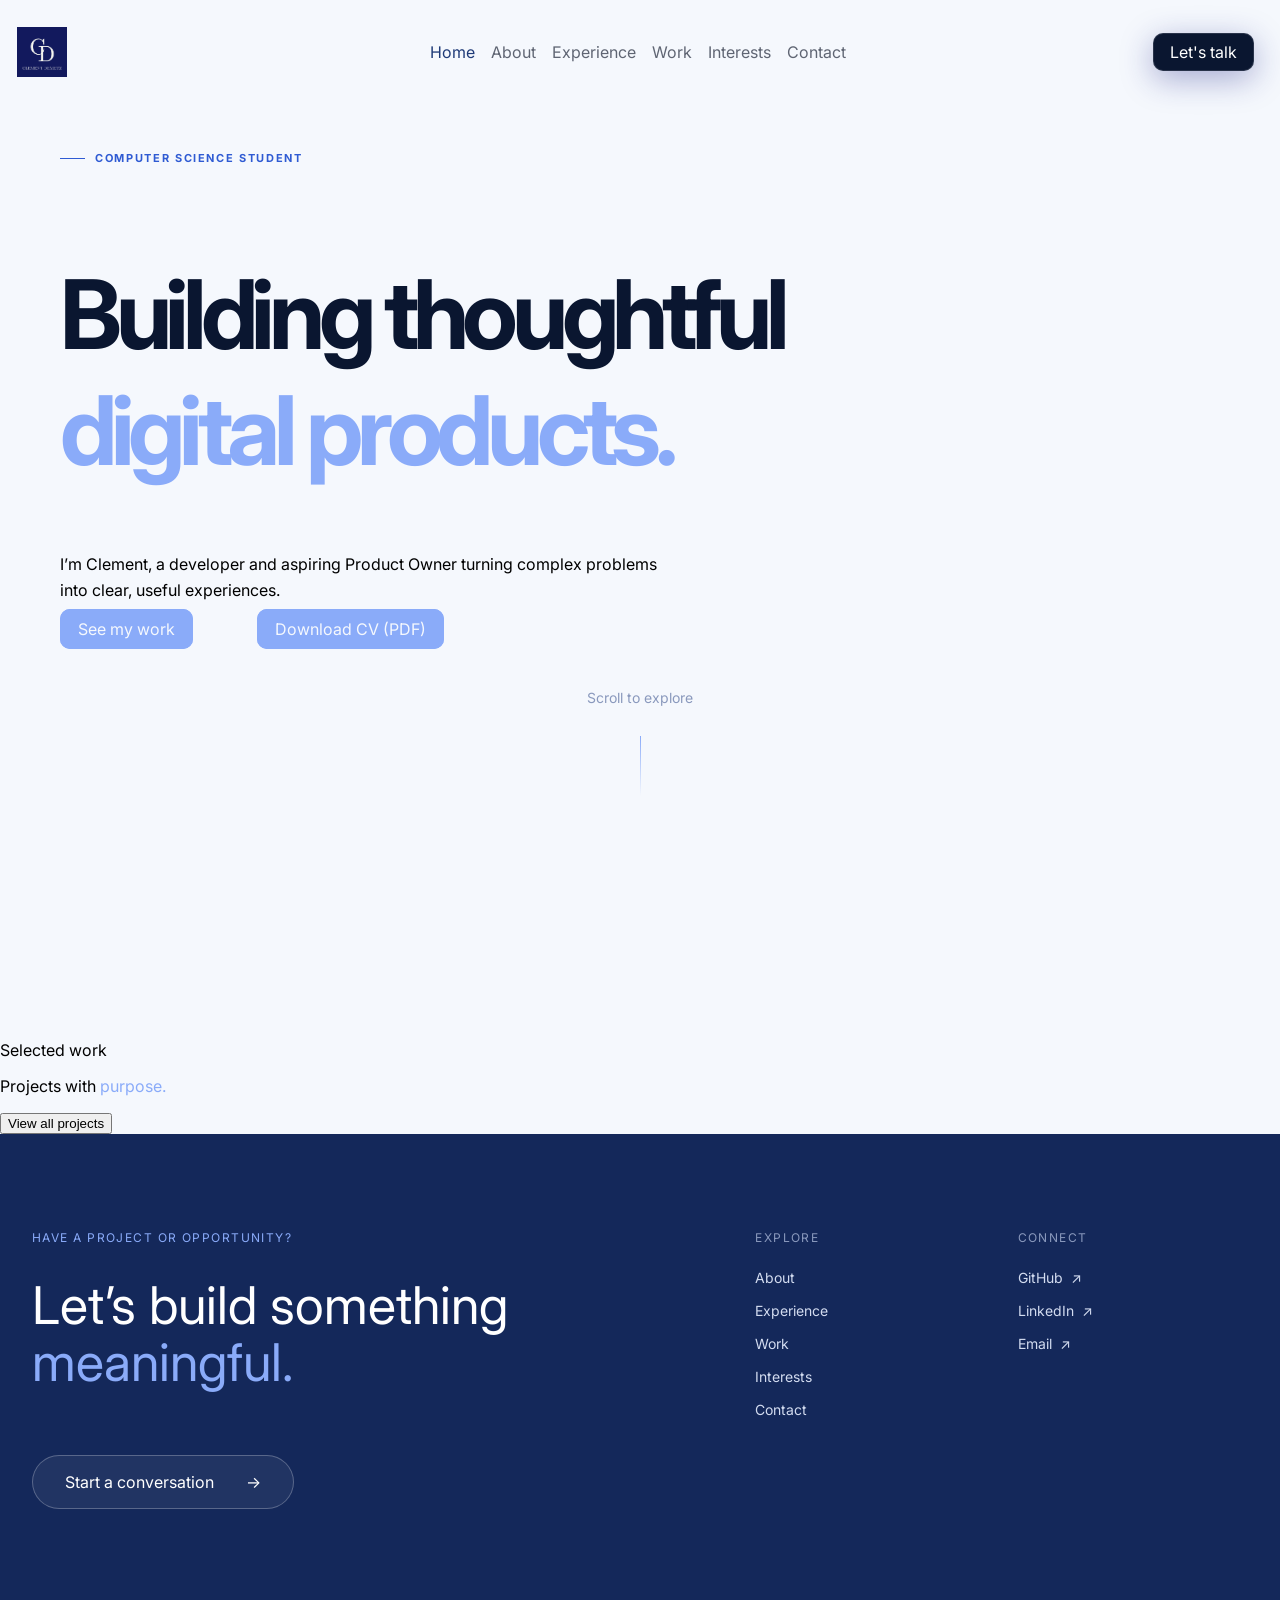
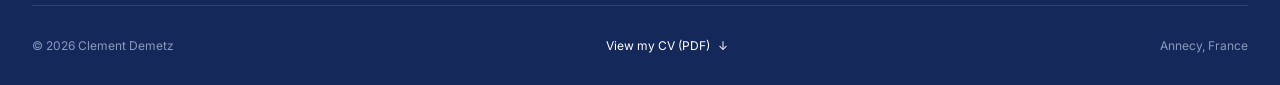
==== index.html @ 9b18828d "little test" ====
<!DOCTYPE html>
<html lang="en">

<head>
  <meta charset="UTF-8">
  <meta name="viewport" content="width=device-width, initial-scale=1.0">
  <meta name="description" content="Portfolio of Clement Demetz, computer science student and developer.">
  <title>Clement Demetz – Computer Science Student & Developer</title>
  <link rel="preconnect" href="https://fonts.googleapis.com">
  <link rel="preconnect" href="https://fonts.gstatic.com" crossorigin>
  <link rel="stylesheet" href="https://fonts.googleapis.com/css2?family=Inter:wght@400;500&display=swap">
  <link rel="stylesheet" href="assets/css/variables.css">
  <link rel="stylesheet" href="assets/css/base.css">
  <link rel="stylesheet" href="assets/css/components.css">
</head>

<body>

  <header>
    <nav class="site-nav">
      <a class="logo" href="index.html" aria-label="Clement Demetz – Home"></a>
      <ul class="nav-links">
        <li><a href="index.html" aria-current="page">Home</a></li>
        <li><a href="about.html">About</a></li>
        <li><a href="experience.html">Experience</a></li>
        <li><a href="work.html">Work</a></li>
        <li><a href="interests.html">Interests</a></li>
        <li><a href="contact.html">Contact</a></li>
      </ul>
      <a class="nav-contact" href="contact.html">Let's talk</a>
    </nav>
  </header>

  <main>
    <section class="hero">
      <div class="top">
        <span></span>
        <p>Computer science student</p>

      </div>
      <h1>Building thoughtful <span class="strong-hero">digital products.</span></h1>
      <p class="intro">I’m Clement, a developer and aspiring Product Owner turning complex problems into clear, useful
        experiences.
      </p>
      <a class="button-primary" href="work.html">See my work</a>
      <a class="button-secondary" href="assets/cv/clement-demetz-cv.pdf" target="_blank" rel="noopener">Download CV
        (PDF)</a>
      <div class="scroll-hint">
        <p class="scroll-hint-text">Scroll to explore</p>
        <span class="scroll-hint-line " aria-hidden="true"></span>
      </div>
    </section>

    <section class="projects-preview">
      <div class="projects-preview-content">
        <span>Selected work</span>
        <p>Projects with <span class="strong-character">purpose.</span></p>
        <button class="view-all">View all projects</button>

      </div>
      <div class="projects-preview-grid">

      </div>
    </section>

    <section class="skills-preview">

    </section>

    <!-- <div>
      <img src="assets/img/logo-clement-demetz.png" alt="Clement Demetz logo">
      <img src="assets/img/cv-preview.png" alt="Preview of Clement Demetz's resume">
    </div> -->

  </main>

  <footer>
    <div class="footer-main">
      <div class="footer-intro">
        <p class="footer-eyebrow">Have a project or opportunity?</p>
        <p class="footer-heading">Let’s build something <span class="strong-character">meaningful.</span></p>
        <a class="footer-button" href="contact.html">Start a conversation <span aria-hidden="true">→</span></a>
      </div>

      <div class="footer-links">
        <p class="footer-title">Explore</p>
        <a href="about.html">About</a>
        <a href="experience.html">Experience</a>
        <a href="work.html">Work</a>
        <a href="interests.html">Interests</a>
        <a href="contact.html">Contact</a>
      </div>

      <div class="footer-connect">
        <p class="footer-title">Connect</p>
        <a href="https://github.com/Cdemetz" target="_blank" rel="noopener">GitHub<span class="footer-icon"
            aria-hidden="true">↗</span></a>
        <a href="https://www.linkedin.com/in/clement-demetz-852873438" target="_blank" rel="noopener">LinkedIn<span
            class="footer-icon" aria-hidden="true">↗</span></a>
        <a href="mailto:cdemetz27@gmail.com">Email<span class="footer-icon" aria-hidden="true">↗</span></a>
      </div>
    </div>

    <div class="footer-bottom">
      <p>&copy; 2026 Clement Demetz</p>
      <a class="footer-cv" href="assets/cv/clement-demetz-cv.pdf" target="_blank" rel="noopener">View my CV (PDF)<span
          class="footer-icon" aria-hidden="true">↓</span></a>
      <p>Annecy, France</p>
    </div>
  </footer>

  <script src="assets/js/main.js"></script>
</body>

</html>
---- assets/css/variables.css ----
/* Design variables: the single source of every color, size and spacing value.
   Change a value here and it updates everywhere on the site. */

:root {
  /* Colors */
  --color-bg: #f5f8fd;
  --color-text-default: #5f6573;
  --color-text-hovered: #1f3b78;
  --color-footer-bg: #14285a;
  --color-footer-strong: #8aabf9;
  --color-header-butt-contact:rgba(10, 22, 48, 1);
  --color-section-strong:#2f5bd3;

  /* Footer colors */
  --color-footer-text: #ffffff;
  --color-footer-link: #d3dcf0;
  --color-footer-muted: #8a99bd;
  --color-footer-line: rgba(255, 255, 255, 0.12);
  --color-footer-button-bg: rgba(255, 255, 255, 0.06);
  --color-footer-button-bg-hover: rgba(255, 255, 255, 0.14);
  --color-footer-button-border: rgba(255, 255, 255, 0.25);

  /* Typography */
  --font-main: "Inter", system-ui, sans-serif;
  --font-size-xs: 0.75rem;
  --font-size-sm: 0.875rem;
  --font-size-md: 1rem;
  --font-size-display: 3.25rem;
  --font-size-display-mobile: 2rem;
  --line-height-tight: 1.1;
  --letter-spacing-wide: 0.12em;

  /* Spacing . rem is the root em unit, if user change the size of the global font, spacing scales accordingly */
  --space-xs: 0.25rem;
  --space-sm: 0.5rem;
  --space-md: 1rem;
  --space-lg: 2rem;
  --space-xl: 4rem;
  --space-xxl: 6rem;

  /* Shapes */
  --radius-pill: 999px;

  /* Logo */
  --logo-size: 50px;

  /* Glass effect (header) */
  --color-glass: rgba(255, 255, 255, 0.85);
  --color-glass-border: rgba(255, 255, 255, 0.125);
  --glass-shadow: 0 8px 32px 0 rgba(31, 38, 135, 0.37); /* x y blur spread color */
  --glass-blur: 50px;
  --glass-radius: 10px;

  /* Animations */
  --transition-duration: 0.4s;
  --transition-ease: cubic-bezier(0.25, 1, 0.5, 1); /* fast start, long smooth end */

  /* Margin from the left */
  --margin-left: 60px;
}
---- assets/css/base.css ----
/* Global styles applied to the whole site:
   base HTML elements (body, headings, paragraphs, links...) and general layout. */

*,
*::before,
*::after {
  box-sizing: border-box; /* padding is included in the width */
}

body {
  margin: 0; /* removes the default white band around the page */
  min-height: 100vh; /* at least the height of the screen */
  display: flex;
  flex-direction: column;
  background-color: var(--color-bg);
  font-family: var(--font-main);
}

main {
  flex: 1; /* takes the remaining space and pushes the footer to the bottom */
}
---- assets/css/components.css ----
/* Reusable components: header, navigation, buttons, footer... */


@import url('https://fonts.googleapis.com/css2?family=Inter:wght@400;500;600&display=swap');

body {
    margin: 0;
    padding: 0;
    height: 100%;
    background-color: var(--color-bg);
    /* fallback while the image loads */
    /* Temporary test image to preview the glass effect.
     Relative path: works when opening the file locally and on the OVH sub-folder. */
    /* background-image: url("../img/bg-test.jpg"); */
    background-size: cover;
    background-position: center;
    font-family: 'Inter', sans-serif;
}

/* ===== Header ===== */

header {
    position: sticky;
    /* stays at the top of the page when scrolling */
    top: 25px;
    z-index: 100;
    /* always above the rest of the page */
    height: 60px;

    /* Starting state: invisible but animatable */
    background-color: transparent;
    border: 1px solid transparent;
    /* avoids a 1px jump when the border appears */
    border-radius: var(--glass-radius);
    box-shadow: none;
    backdrop-filter: blur(10) saturate(100%);


    /* Set on the base state so the animation plays in both directions */
    transition-property: background-color, border-color, box-shadow, backdrop-filter;
    transition-duration: var(--transition-duration);
    transition-timing-function: var(--transition-ease);

}

/* Glass effect, added by main.js once the page is scrolled */
header.scrolled {
    background-color: var(--color-glass);
    border-color: var(--color-glass-border);
    box-shadow: var(--glass-shadow);
    backdrop-filter: blur(var(--glass-blur)) saturate(180%);
}

/* Accessibility: respect users who disable animations */
@media (prefers-reduced-motion: reduce) {
    header {
        transition: none;
    }
}

.logo {
    display: block;
    width: var(--logo-size);
    height: var(--logo-size);
    background-image: url("../img/logo-clement-demetz.png");
    background-size: cover;
    background-position: center;
    margin: 0 var(--space-md);
}

/* ===== Navigation ===== */

.site-nav {
    display: flex;
    align-items: center;
    justify-content: space-between;
    /* logo left, links middle, button right */


}

.nav-links {
    display: flex;
    /* display all items in a row */
    gap: var(--space-md);
    /* space between each item */
    list-style: none;
    /* remove the bullet points */

}

.nav-links a {
    text-decoration: none;
    color: var(--color-text-default);
}

.nav-links a[aria-current="page"] {
    /*[] focus on an attribute, each page has its attribute*/
    color: var(--color-text-hovered);
}


.nav-links a:hover,
.nav-links a:focus-visible {
    color: var(--color-text-hovered);
    transition: color var(--transition-duration) var(--transition-ease);
}


.nav-contact {
    color: white;
    border-radius: var(--glass-radius);
    text-decoration: none;
    border-radius: var(--glass-radius);
    padding: 0.5rem 1rem;
    margin-right: 25px;
    background-color: var(--color-header-butt-contact);
    border: 1px solid var(--color-glass-border);
    box-shadow: var(--glass-shadow);
    backdrop-filter: blur(var(--glass-blur)) saturate(180%);
}

.nav-contact:hover {
    background-color: var(--color-footer-strong);
    transition: var(--transition-duration) var(--transition-ease);

}

/* ===== Footer ===== */

footer {
    background-color: var(--color-footer-bg);
    color: var(--color-footer-text);
    padding: var(--space-xxl) var(--space-lg) var(--space-lg);
    /* also stops margins from leaking out */
}

/* Three columns: intro (wide), Explore, Connect */
.footer-main {
    display: grid;
    grid-template-columns: 3fr 1fr 1fr;
    /* fr = fraction of the available space */
    gap: var(--space-lg);
    padding-bottom: var(--space-xxl);
}

/* Small uppercase labels: "Have a project...", "Explore", "Connect" */
.footer-eyebrow,
.footer-title {
    margin: 0 0 var(--space-lg);
    font-size: var(--font-size-xs);
    text-transform: uppercase;
    letter-spacing: var(--letter-spacing-wide);
}

.footer-eyebrow {
    color: var(--color-footer-strong);
}

.footer-title {
    color: var(--color-footer-muted);
}

.footer-heading {
    margin: 0 0 var(--space-xl);
    font-size: var(--font-size-display);
    font-weight: 400;
    line-height: var(--line-height-tight);
}

/* Highlighted word in the heading ("meaningful.") */
.strong-character {
    color: var(--color-footer-strong);
}

/* Pill-shaped "Start a conversation" button */
.footer-button {
    display: inline-flex;
    align-items: center;
    gap: var(--space-lg);
    padding: var(--space-md) var(--space-lg);
    border: 1px solid var(--color-footer-button-border);
    border-radius: var(--radius-pill);
    background-color: var(--color-footer-button-bg);
    color: var(--color-footer-text);
    font-size: var(--font-size-md);
    text-decoration: none;
    transition: background-color var(--transition-duration) var(--transition-ease);
}

.footer-button:hover,
.footer-button:focus-visible {
    background-color: var(--color-footer-button-bg-hover);
}

/* Explore and Connect columns */
.footer-links,
.footer-connect {
    display: flex;
    flex-direction: column;
    align-items: flex-start;
    gap: var(--space-md);
}

.footer-links .footer-title,
.footer-connect .footer-title {
    margin-bottom: var(--space-sm);
    /* the gap already adds space below */
}

.footer-links a,
.footer-connect a,
.footer-cv {
    color: var(--color-footer-link);
    font-size: var(--font-size-sm);
    text-decoration: none;
    transition: color var(--transition-duration) var(--transition-ease);
}

.footer-links a:hover,
.footer-links a:focus-visible,
.footer-connect a:hover,
.footer-connect a:focus-visible,
.footer-cv:hover,
.footer-cv:focus-visible {
    color: var(--color-footer-text);
    /*focus-visible allows personnes to use only keyboard to navigate*/
}

/* Small arrow icons next to links */
.footer-icon {
    margin-left: var(--space-sm);
}

/* Bottom bar: copyright, CV link, location */
.footer-bottom {
    display: flex;
    align-items: center;
    justify-content: space-between;
    gap: var(--space-md);
    padding-top: var(--space-lg);
    border-top: 1px solid var(--color-footer-line);
    color: var(--color-footer-muted);
    font-size: var(--font-size-xs);
}

.footer-bottom p {
    margin: 0;
}

.footer-cv {
    color: var(--color-footer-text);
    font-size: var(--font-size-xs);
}

/* Smaller screens: one column, smaller heading */
@media (max-width: 768px) {
    .footer-main {
        grid-template-columns: 1fr;
        gap: var(--space-xl);
    }

    .footer-heading {
        font-size: var(--font-size-display-mobile);
    }

    .footer-bottom {
        flex-direction: column;
        text-align: center;
    }
}


/* ===== Section hero ===== */

.hero {
    height: 100vh;
}

.top {
    display: flex;
    align-items: center;
    gap: 10px;
    margin-bottom: 26px;
    color: var(--color-section-strong);
    font-size: 11px;
    font-weight: 700;
    letter-spacing: .15em;
    text-transform: uppercase;
    margin-left: var(--margin-left);
    margin-top: 80px;
}


.top span {
    display: inline-block;
    width: 25px;
    height: 1px;
    background: var(--color-section-strong);
}

h1 {
    display: block;
    color: var(--color-header-butt-contact);
    margin-bottom: 30px;
    font-size: var(--space-xxl);
    letter-spacing: -.066em;
    font-weight: 700;
    width: 900px;
    margin-left: var(--margin-left);
    height: 220px;
}

.strong-hero {
    color: var(--color-footer-strong);
}

.hero .intro {
    font-size: 16px;
    max-width: 625px;
    margin-left: var(--margin-left);
    line-height: 1.65;
    /*space between lines*/
    margin-top: 75px;
}

.button-primary {
    text-decoration: none;
    border: solid 2px var(--color-footer-strong);
    border-radius: var(--glass-radius);
    padding: var(--space-sm) var(--space-md);
    margin-left: var(--margin-left);
    background-color: var(--color-footer-strong);
    color: var(--color-bg);

}


.button-secondary {
    text-decoration: none;
    border: solid 2px var(--color-footer-strong);
    border-radius: var(--glass-radius);
    padding: var(--space-sm) var(--space-md);
    margin-left: var(--margin-left);
    background-color: var(--color-footer-strong);
    color: var(--color-bg);

}

.scroll-hint {
  display: flex;
  flex-direction: column;   /* text above, line below */
  align-items: center;
  gap: var(--space-md);
}

.scroll-hint-text{
    text-align: center;
    font-size: var(--font-size-sm);
    color: var(--color-footer-muted);
    margin-top: 50px;
}

.scroll-hint-line {
  display: block;           /* a span is inline by default: no width/height */
  width: 1px;
  height: 60px;
  background: linear-gradient(to bottom, var(--color-footer-strong), transparent);
}
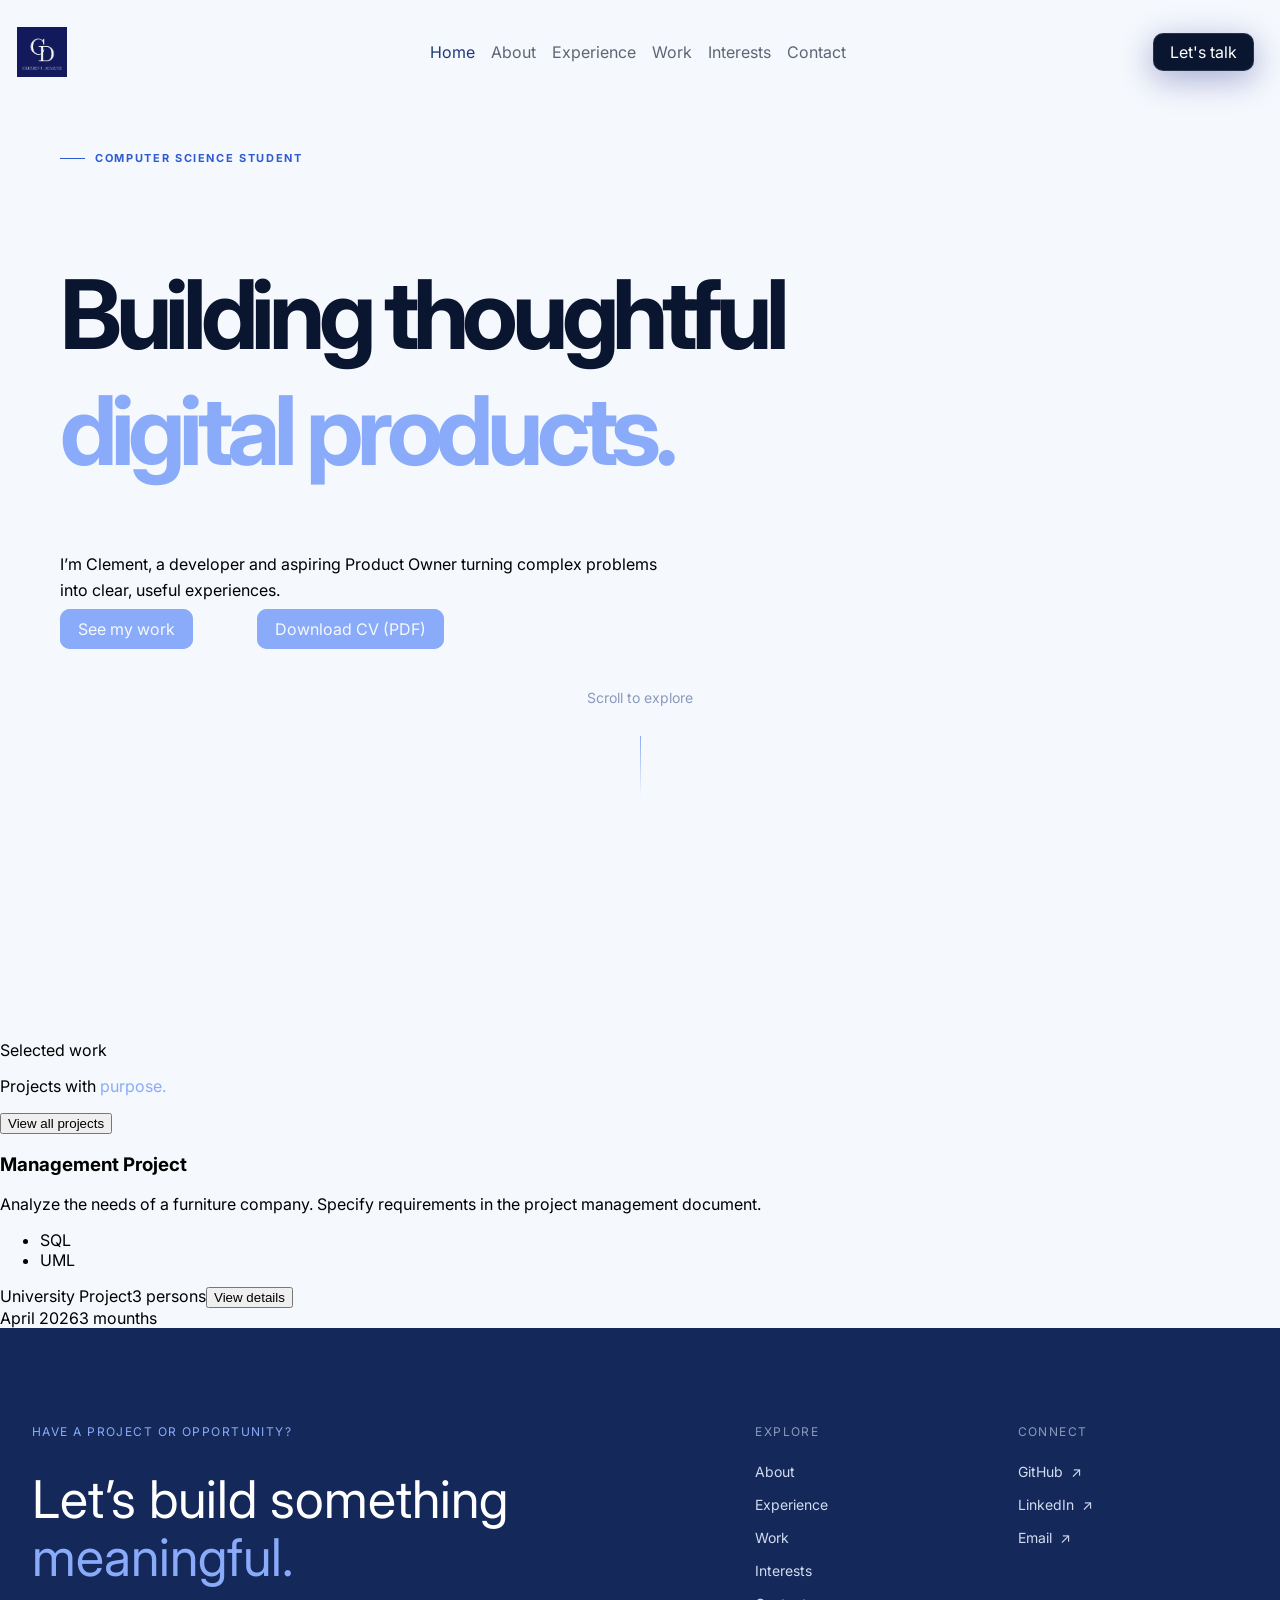
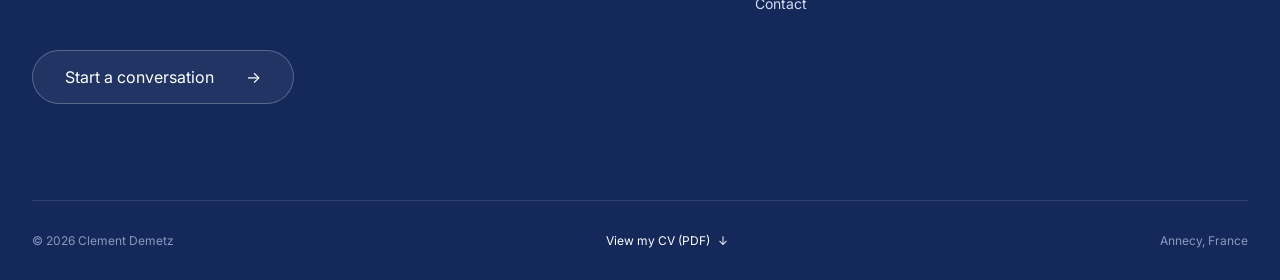
==== commit 1f1eb17b: "Add new folder /img/project for media to projects-card. Script JS creating projects-card finish. Nee" ====
--- a/index.html
+++ b/index.html
@@ -43,7 +43,7 @@
         experiences.
       </p>
       <a class="button-primary" href="work.html">See my work</a>
-      <a class="button-secondary" href="assets/cv/clement-demetz-cv.pdf" target="_blank" rel="noopener">Download CV
+      <a class="button-secondary" href="assets/pdf/cv/clement-demetz-cv.pdf" target="_blank" rel="noopener">Download CV
         (PDF)</a>
       <div class="scroll-hint">
         <p class="scroll-hint-text">Scroll to explore</p>
@@ -103,7 +103,7 @@
 
     <div class="footer-bottom">
       <p>&copy; 2026 Clement Demetz</p>
-      <a class="footer-cv" href="assets/cv/clement-demetz-cv.pdf" target="_blank" rel="noopener">View my CV (PDF)<span
+      <a class="footer-cv" href="assets/pdf/cv/clement-demetz-cv.pdf" target="_blank" rel="noopener">View my CV (PDF)<span
           class="footer-icon" aria-hidden="true">↓</span></a>
       <p>Annecy, France</p>
     </div>
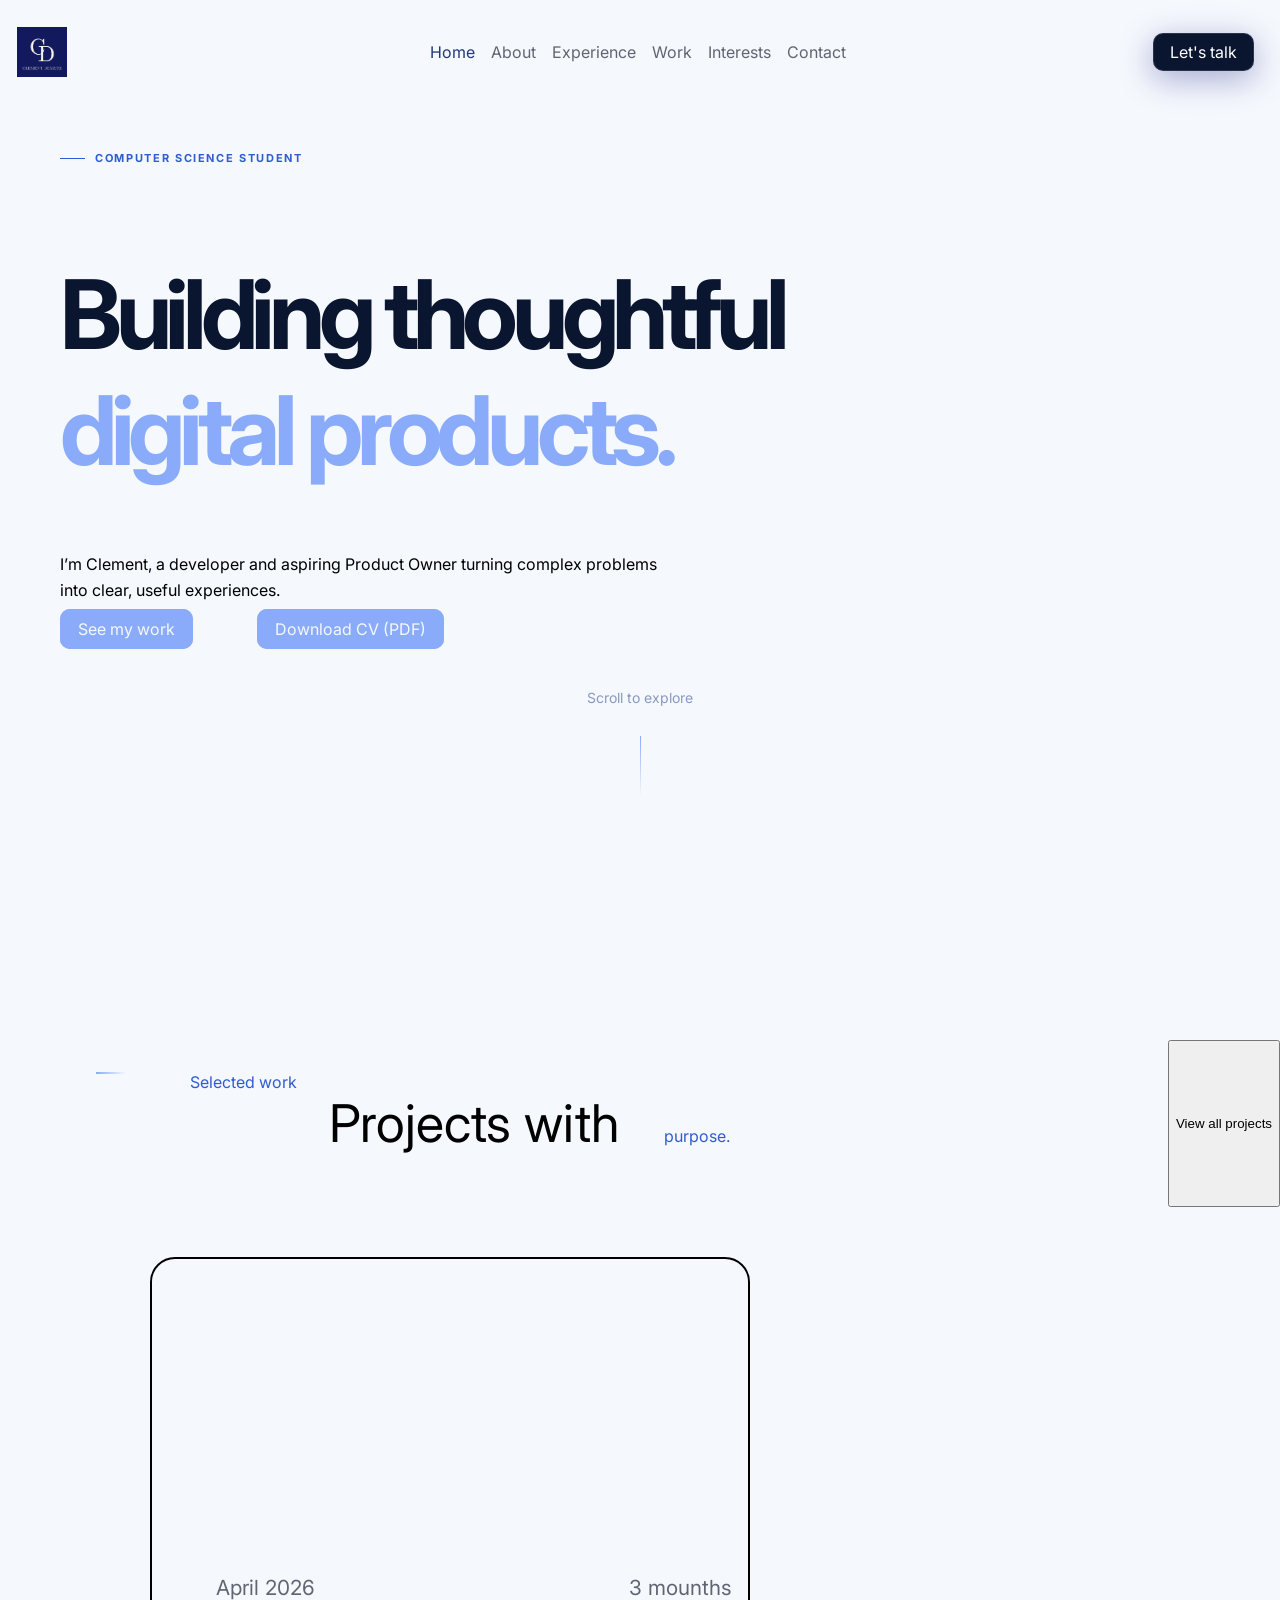
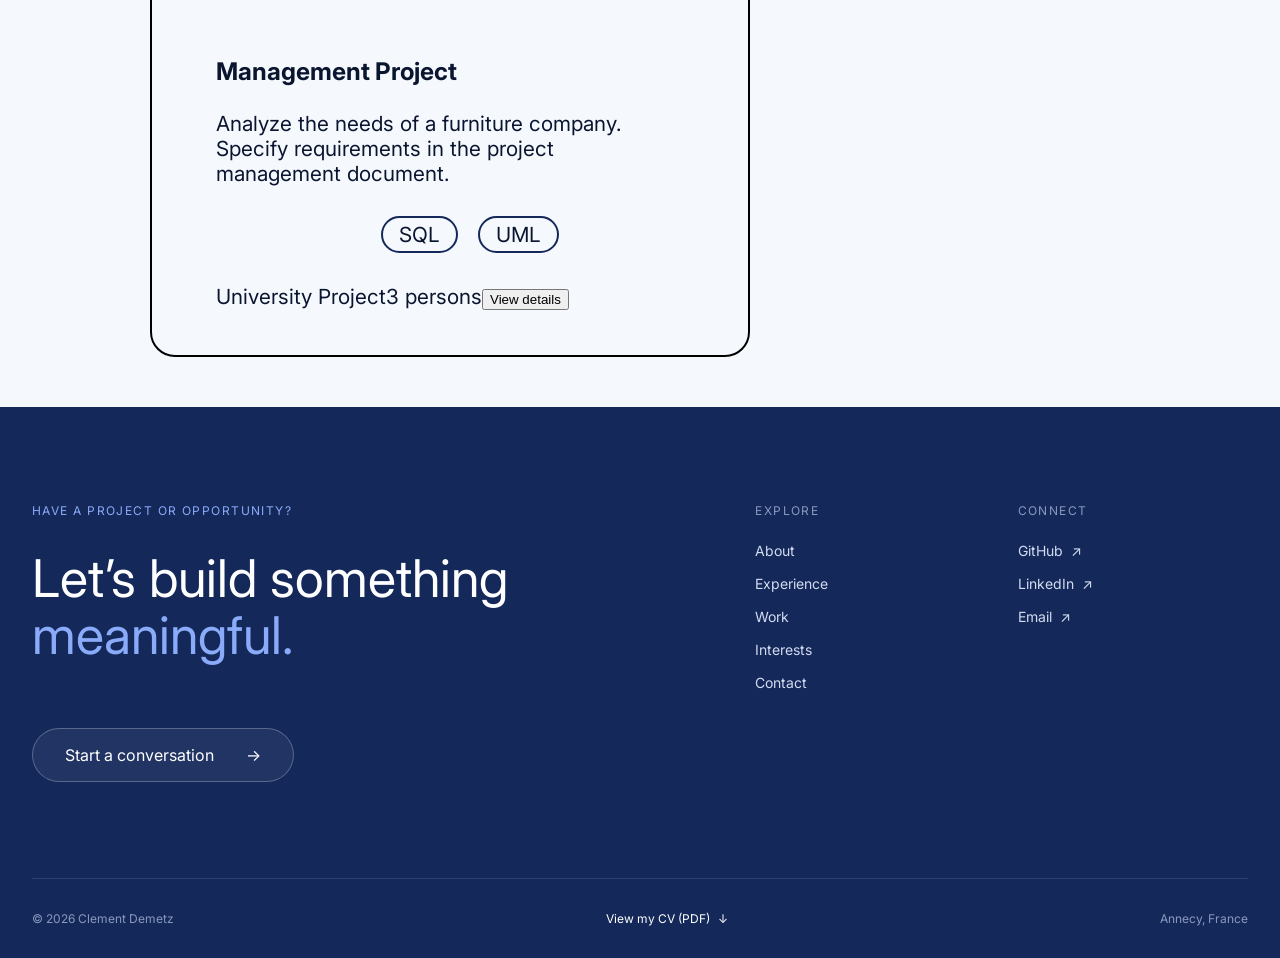
==== commit fae7505e: "finish create card in JS, start css" ====
--- a/index.html
+++ b/index.html
@@ -53,10 +53,10 @@
 
     <section class="projects-preview">
       <div class="projects-preview-content">
+        <span class="line" aria-hidden="true"></span>
         <span>Selected work</span>
         <p>Projects with <span class="strong-character">purpose.</span></p>
         <button class="view-all">View all projects</button>
-
       </div>
       <div class="projects-preview-grid">
 
--- a/assets/css/variables.css
+++ b/assets/css/variables.css
@@ -25,6 +25,7 @@
   --font-size-xs: 0.75rem;
   --font-size-sm: 0.875rem;
   --font-size-md: 1rem;
+  --font-size-lg: 1.3rem;
   --font-size-display: 3.25rem;
   --font-size-display-mobile: 2rem;
   --line-height-tight: 1.1;
--- a/assets/css/components.css
+++ b/assets/css/components.css
@@ -348,13 +348,14 @@
 }
 
 .scroll-hint {
-  display: flex;
-  flex-direction: column;   /* text above, line below */
-  align-items: center;
-  gap: var(--space-md);
-}
-
-.scroll-hint-text{
+    display: flex;
+    flex-direction: column;
+    /* text above, line below */
+    align-items: center;
+    gap: var(--space-md);
+}
+
+.scroll-hint-text {
     text-align: center;
     font-size: var(--font-size-sm);
     color: var(--color-footer-muted);
@@ -362,10 +363,94 @@
 }
 
 .scroll-hint-line {
-  display: block;           /* a span is inline by default: no width/height */
-  width: 1px;
-  height: 60px;
-  background: linear-gradient(to bottom, var(--color-footer-strong), transparent);
-}
-
-
+    display: block;
+    /* a span is inline by default: no width/height */
+    width: 1px;
+    height: 60px;
+    background: linear-gradient(to bottom, var(--color-footer-strong), transparent);
+}
+
+
+.project-card {
+    height: 700px;
+    width: 600px;
+    border: solid 2px black;
+    border-radius: 25px;
+    margin-left: 150px;
+    margin-top: 50px;
+    margin-bottom: 50px;
+}
+
+.project-media {
+    height: 300px;
+}
+
+.project-meta {
+    display: flex;
+    font-size: var(--font-size-lg);
+    padding: var(--space-md) var(--space-md) 0 var(--space-xl);
+    /* space on top right bottom left*/
+    color: var(--color-text-default);
+}
+
+.project-date {
+
+    margin-right: auto;
+}
+
+.project-time {
+    margin-left: auto;
+}
+
+.project-copy {
+    padding:var(--space-lg) var(--space-xl) var(--space-xl) var(--space-xl);
+    font-size: var(--font-size-lg);
+    color: var(--color-header-butt-contact);
+
+
+}
+
+.project-tags {
+    display: flex;
+    text-decoration: none;
+    list-style: none;
+    justify-content: center;
+
+}
+
+.project-tag {
+    padding: var(--space-xs) var(--space-md);
+    /* top/bottom  left/right */
+    border: 2px solid var(--color-footer-bg);
+    border-radius: var(--radius-pill);
+    margin: 10px;
+}
+
+.project-button{
+    margin-left: auto;
+}
+
+
+.projects-preview-content {
+    font-size: var(--font-size-display);
+    margin-left: var(--space-xl);
+    display: flex;
+
+}
+
+.projects-preview-content span{
+    font-size: var(--font-size-md);
+    color: var(--color-section-strong);
+    margin: var(--space-lg);
+    
+}
+
+.line{
+    display: block;
+    height: 2px;
+    width: 30px;
+    background: linear-gradient(to right, var(--color-footer-strong), transparent);
+}
+.view-all{
+    margin-left: auto;
+}
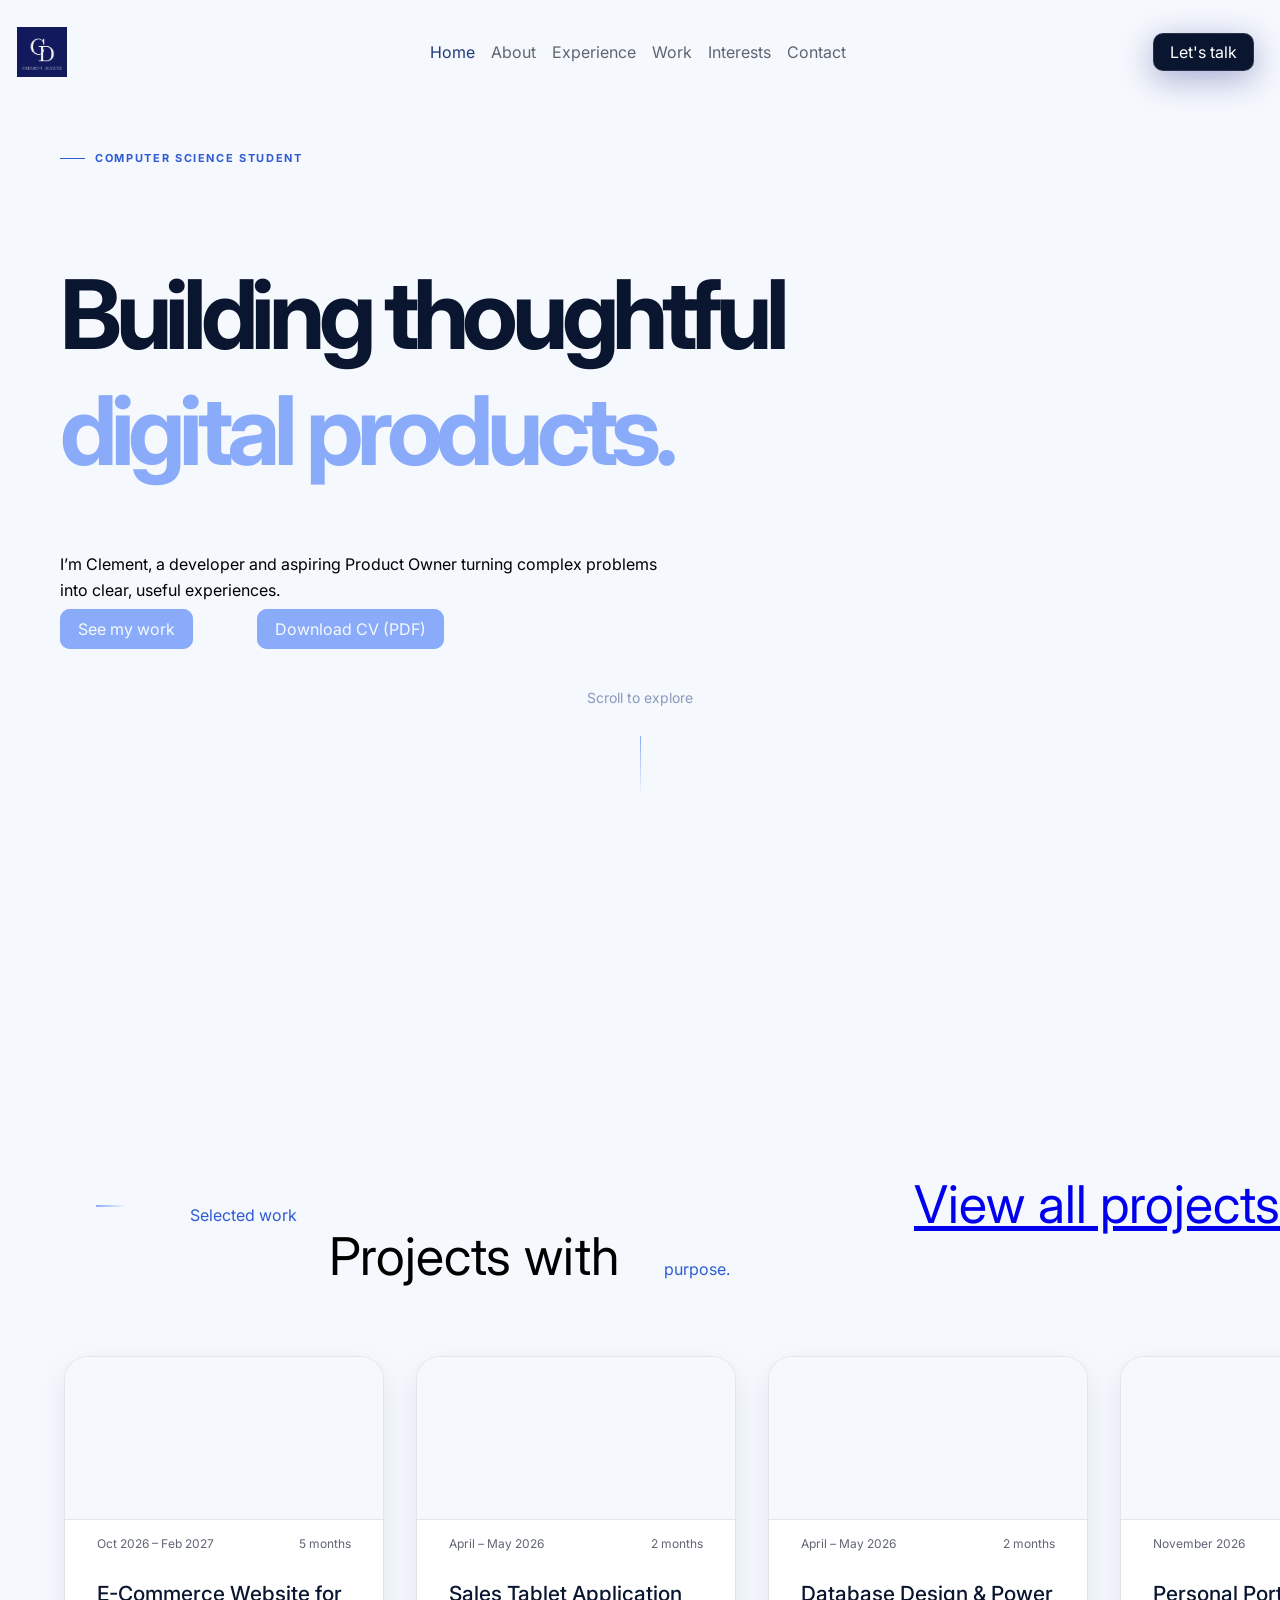
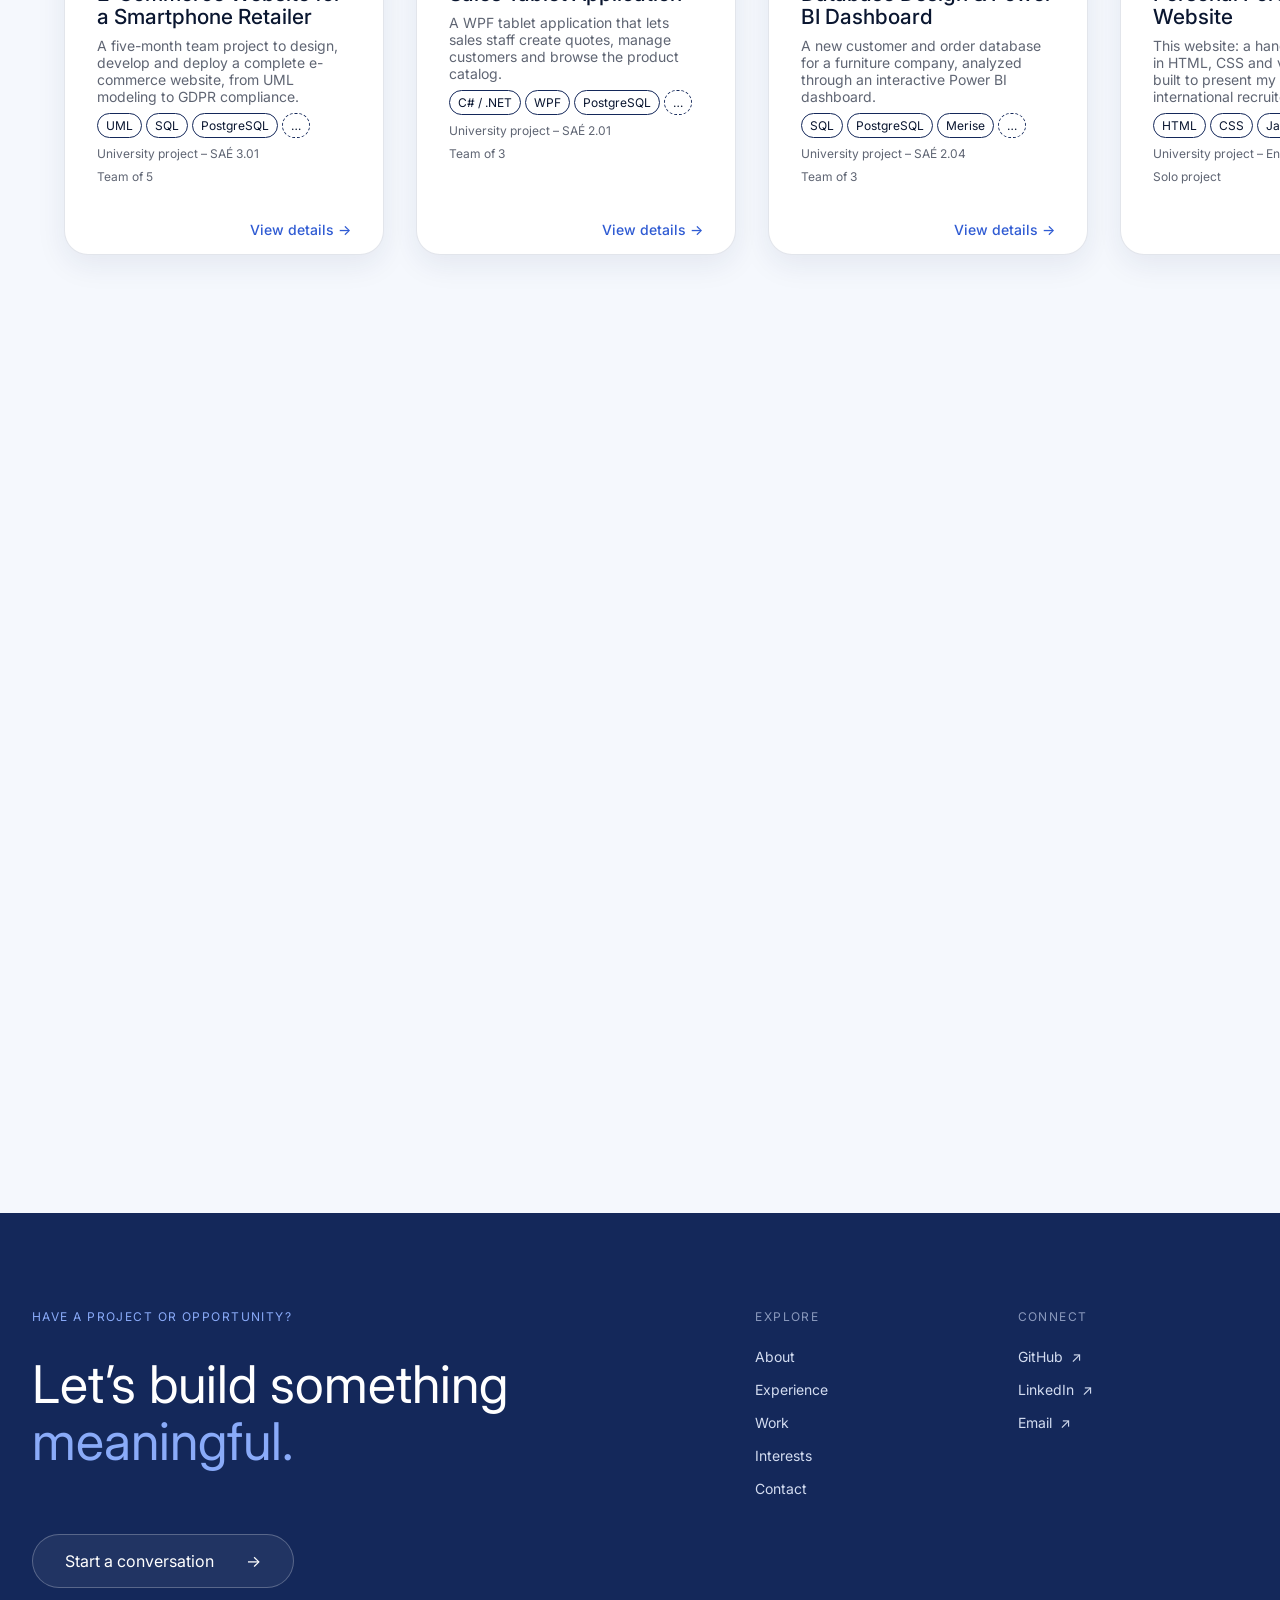
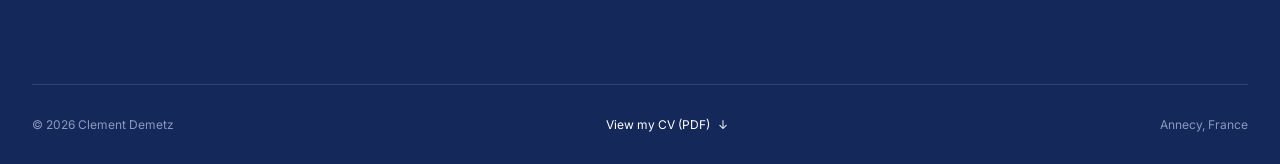
==== commit 986c3230: "Add horizontal scroll card project. Coding the work page with filter en gravitation cards. Begin cha" ====
--- a/index.html
+++ b/index.html
@@ -52,14 +52,14 @@
     </section>
 
     <section class="projects-preview">
-      <div class="projects-preview-content">
-        <span class="line" aria-hidden="true"></span>
-        <span>Selected work</span>
-        <p>Projects with <span class="strong-character">purpose.</span></p>
-        <button class="view-all">View all projects</button>
-      </div>
-      <div class="projects-preview-grid">
-
+      <div class="projects-preview-sticky">
+        <div class="projects-preview-content">
+          <span class="line" aria-hidden="true"></span>
+          <span>Selected work</span>
+          <p>Projects with <span class="strong-character">purpose.</span></p>
+          <a class="view-all" href="work.html">View all projects</a>
+        </div>
+        <div class="projects-preview-grid"></div>
       </div>
     </section>
 
@@ -103,8 +103,8 @@
 
     <div class="footer-bottom">
       <p>&copy; 2026 Clement Demetz</p>
-      <a class="footer-cv" href="assets/pdf/cv/clement-demetz-cv.pdf" target="_blank" rel="noopener">View my CV (PDF)<span
-          class="footer-icon" aria-hidden="true">↓</span></a>
+      <a class="footer-cv" href="assets/pdf/cv/clement-demetz-cv.pdf" target="_blank" rel="noopener">View my CV
+        (PDF)<span class="footer-icon" aria-hidden="true">↓</span></a>
       <p>Annecy, France</p>
     </div>
   </footer>
--- a/assets/css/variables.css
+++ b/assets/css/variables.css
@@ -42,6 +42,32 @@
   /* Shapes */
   --radius-pill: 999px;
 
+  /* Project cards */
+  /* 3 full cards + half of the 4th on any screen: (screen - side spaces) / 3.5, between 320px and 500px */
+  --card-width: clamp(320px, calc((100vw - 10rem) / 3.5), 500px);
+  --card-media-height: min(220px, 18vh); /* smaller image on short screens */
+  --card-radius: 24px;
+  --color-card-bg: #ffffff;
+  --color-card-border: rgba(20, 40, 90, 0.12);
+  --card-shadow: 0 10px 30px rgba(20, 40, 90, 0.08);
+  --view-all-size: 72px; /* round arrow button at the end of the cards */
+
+  /* Work page: technology orbit */
+  --orbit-size: min(760px, 90vw);        /* width and height of the whole orbit */
+  --orbit-tile-width: 190px;
+  --orbit-tile-media-height: 100px;
+  --orbit-radius: calc(var(--orbit-size) / 2 - var(--orbit-tile-width) / 2);
+  --orbit-center-size: 240px;
+  --orbit-duration: 150s;                /* one full turn: very slow on purpose */
+  --orbit-move-duration: 0.8s;           /* tiles moving to their new place after a filter */
+
+  /* Project pop-up */
+  --dialog-width: 960px;
+  --dialog-media-height: 260px;
+  --dialog-close-size: 40px;
+  --color-backdrop: rgba(10, 22, 48, 0.55); /* dark veil behind the pop-up */
+  --font-size-xl: 2rem;
+
   /* Logo */
   --logo-size: 50px;
 
--- a/assets/css/base.css
+++ b/assets/css/base.css
@@ -19,3 +19,16 @@
 main {
   flex: 1; /* takes the remaining space and pushes the footer to the bottom */
 }
+
+/* Hidden on screen but still read by screen readers */
+.visually-hidden {
+  position: absolute;
+  width: 1px;
+  height: 1px;
+  margin: -1px;
+  padding: 0;
+  overflow: hidden;
+  clip: rect(0 0 0 0);
+  white-space: nowrap;
+  border: 0;
+}
--- a/assets/css/components.css
+++ b/assets/css/components.css
@@ -371,63 +371,151 @@
 }
 
 
+/* ---------- Project cards ---------- */
+
+/* The row of cards: all cards side by side on one line */
+.projects-preview-grid {
+    display: flex;
+    gap: var(--space-lg);
+    padding: var(--space-md) var(--space-xl);
+}
+
 .project-card {
-    height: 700px;
-    width: 600px;
-    border: solid 2px black;
-    border-radius: 25px;
-    margin-left: 150px;
-    margin-top: 50px;
-    margin-bottom: 50px;
-}
-
+    flex-shrink: 0; /* keep the card width, never squeeze it to fit the screen */
+    width: var(--card-width);
+    display: flex;
+    flex-direction: column; /* media, text and meta stacked */
+    background-color: var(--color-card-bg);
+    border: 1px solid var(--color-card-border);
+    border-radius: var(--card-radius);
+    box-shadow: var(--card-shadow);
+    overflow: hidden; /* the image follows the rounded corners */
+}
+
+/* Image area (grey placeholder until the images are added) */
 .project-media {
-    height: 300px;
-}
-
+    height: var(--card-media-height);
+    background-color: var(--color-bg);
+}
+
+.project-media img {
+    display: block;
+    width: 100%;
+    height: 100%;
+    object-fit: cover; /* fill the area without distorting the image */
+}
+
+/* Text area: grows so every card in the row has the same height */
+.project-copy {
+    flex: 1;
+    display: flex;
+    flex-direction: column;
+    gap: var(--space-sm);
+    padding: var(--space-md) var(--space-lg);
+    color: var(--color-header-butt-contact);
+}
+
+.project-title {
+    margin: 0;
+    font-size: var(--font-size-lg);
+    font-weight: 500;
+    line-height: var(--line-height-tight);
+}
+
+.project-description {
+    margin: 0;
+    font-size: var(--font-size-sm);
+    color: var(--color-text-default);
+}
+
+.project-tags {
+    display: flex;
+    flex-wrap: wrap; /* long lists go on several lines */
+    gap: var(--space-xs);
+    margin: 0;
+    padding: 0; /* remove the default list indentation */
+    list-style: none;
+}
+
+.project-tag {
+    padding: var(--space-xs) var(--space-sm);
+    border: 1px solid var(--color-footer-bg);
+    border-radius: var(--radius-pill);
+    font-size: var(--font-size-xs);
+}
+
+.project-type,
+.project-group {
+    font-size: var(--font-size-xs);
+    color: var(--color-text-default);
+}
+
+/* "View details →" link at the bottom right of each card */
+.project-link {
+    margin-top: auto; /* pushed to the bottom of the text area */
+    align-self: flex-end; /* and to the right */
+    display: inline-flex;
+    align-items: center;
+    gap: var(--space-xs);
+    font-size: var(--font-size-sm);
+    font-weight: 500;
+    color: var(--color-section-strong);
+    text-decoration: none;
+}
+
+.project-link-arrow {
+    transition: transform var(--transition-duration) var(--transition-ease);
+}
+
+/* the arrow slides to the right on hover / keyboard focus */
+.project-link:hover .project-link-arrow,
+.project-link:focus-visible .project-link-arrow {
+    transform: translateX(var(--space-xs));
+}
+
+/* Round arrow button at the end of the row of cards */
+.projects-view-all {
+    flex-shrink: 0;
+    display: flex;
+    flex-direction: column;
+    align-items: center;
+    justify-content: center;
+    gap: var(--space-md);
+    padding: 0 var(--space-xl);
+    font-size: var(--font-size-sm);
+    font-weight: 500;
+    color: var(--color-header-butt-contact);
+    text-decoration: none;
+}
+
+.projects-view-all-icon {
+    display: flex;
+    align-items: center;
+    justify-content: center;
+    width: var(--view-all-size);
+    height: var(--view-all-size);
+    border-radius: var(--radius-pill);
+    background-color: var(--color-header-butt-contact);
+    color: var(--color-footer-text);
+    font-size: var(--font-size-lg);
+    transition: transform var(--transition-duration) var(--transition-ease),
+        background-color var(--transition-duration) var(--transition-ease);
+}
+
+.projects-view-all:hover .projects-view-all-icon,
+.projects-view-all:focus-visible .projects-view-all-icon {
+    transform: scale(1.1);
+    background-color: var(--color-section-strong);
+}
+
+/* Date on the left, duration on the right */
 .project-meta {
     display: flex;
-    font-size: var(--font-size-lg);
-    padding: var(--space-md) var(--space-md) 0 var(--space-xl);
-    /* space on top right bottom left*/
+    justify-content: space-between;
+    padding: var(--space-md) var(--space-lg);
+    border-top: 1px solid var(--color-card-border);
+    font-size: var(--font-size-xs);
     color: var(--color-text-default);
-}
-
-.project-date {
-
-    margin-right: auto;
-}
-
-.project-time {
-    margin-left: auto;
-}
-
-.project-copy {
-    padding:var(--space-lg) var(--space-xl) var(--space-xl) var(--space-xl);
-    font-size: var(--font-size-lg);
-    color: var(--color-header-butt-contact);
-
-
-}
-
-.project-tags {
-    display: flex;
-    text-decoration: none;
-    list-style: none;
-    justify-content: center;
-
-}
-
-.project-tag {
-    padding: var(--space-xs) var(--space-md);
-    /* top/bottom  left/right */
-    border: 2px solid var(--color-footer-bg);
-    border-radius: var(--radius-pill);
-    margin: 10px;
-}
-
-.project-button{
-    margin-left: auto;
 }
 
 
@@ -453,4 +541,525 @@
 }
 .view-all{
     margin-left: auto;
-}+}
+
+.projects-preview-sticky {
+  position: sticky;
+  top: 0;
+  height: 100vh;      /* exactly one screen high */
+  padding-top: var(--space-xl); /* room for the sticky header above the title */
+  overflow: hidden;   /* hides the cards outside the screen (and the horizontal scrollbar) */
+  display: flex;
+  flex-direction: column;
+  justify-content: safe center; /* "safe": if it does not fit, keep the title visible */
+}
+
+/* "…" tag when a card has more than 3 technologies */
+.project-tag-more {
+    border-style: dashed;
+    cursor: help; /* the full list appears on hover (title attribute) */
+}
+
+
+/* ---------- Work page: intro ---------- */
+
+.page-intro-text {
+    max-width: 625px;
+    margin-left: var(--margin-left);
+    font-size: var(--font-size-md);
+    line-height: 1.65;
+    color: var(--color-text-default);
+}
+
+
+/* ---------- Work page: technology orbit ---------- */
+
+.orbit-section {
+    display: flex;
+    justify-content: center;
+    padding: var(--space-xl) var(--space-md) var(--space-xxl);
+}
+
+/* Square area: the center of this square is the center of the orbit */
+.orbit {
+    position: relative;
+    width: var(--orbit-size);
+    aspect-ratio: 1;
+}
+
+/* Dashed circle drawn on the path of the tiles */
+.orbit-ring {
+    position: absolute;
+    inset: calc(var(--orbit-tile-width) / 2);
+    border: 1px dashed var(--color-card-border);
+    border-radius: 50%;
+}
+
+/* The "sun": round box with the drop-down list */
+.orbit-center {
+    position: absolute;
+    top: 50%;
+    left: 50%;
+    translate: -50% -50%; /* exact center */
+    z-index: 1;
+    width: var(--orbit-center-size);
+    aspect-ratio: 1;
+    display: flex;
+    flex-direction: column;
+    align-items: center;
+    justify-content: center;
+    gap: var(--space-sm);
+    background-color: var(--color-card-bg);
+    border: 1px solid var(--color-card-border);
+    border-radius: 50%;
+    box-shadow: var(--card-shadow);
+}
+
+.orbit-label {
+    font-size: var(--font-size-xs);
+    letter-spacing: var(--letter-spacing-wide);
+    text-transform: uppercase;
+    color: var(--color-text-default);
+}
+
+.orbit-select {
+    font: inherit;
+    font-size: var(--font-size-sm);
+    max-width: calc(var(--orbit-center-size) - var(--space-lg)); /* stays inside the circle */
+    font-weight: 500;
+    padding: var(--space-sm) var(--space-md);
+    border: none;
+    border-radius: var(--radius-pill);
+    background-color: var(--color-section-strong);
+    color: var(--color-footer-text);
+    cursor: pointer;
+}
+
+.orbit-select:focus-visible {
+    outline: 2px solid var(--color-section-strong);
+    outline-offset: 3px;
+}
+
+.orbit-count {
+    margin: 0;
+    font-size: var(--font-size-xs);
+    color: var(--color-text-default);
+}
+
+/* The list covers the whole square and turns slowly around its center */
+.orbit-projects {
+    position: absolute;
+    inset: 0;
+    margin: 0;
+    padding: 0;
+    list-style: none;
+    pointer-events: none; /* clicks go through to the drop-down list... */
+    animation: orbit-spin var(--orbit-duration) linear infinite;
+}
+
+/* Each project is placed on the circle:
+   1. centered in the square, 2. turned by its angle,
+   3. pushed to the edge of the circle, 4. turned back to stay upright */
+.orbit-item {
+    position: absolute;
+    top: 50%;
+    left: 50%;
+    width: var(--orbit-tile-width);
+    transform: translate(-50%, -50%) rotate(var(--angle)) translateX(var(--orbit-radius)) rotate(calc(var(--angle) * -1));
+    transition: transform var(--orbit-move-duration) var(--transition-ease),
+        opacity var(--orbit-move-duration) var(--transition-ease),
+        visibility var(--orbit-move-duration);
+}
+
+.orbit-item.is-hidden {
+    opacity: 0;
+    visibility: hidden; /* also removed from keyboard navigation */
+}
+
+.orbit-tile {
+    pointer-events: auto; /* ...but the tiles stay clickable */
+    display: flex;
+    flex-direction: column;
+    gap: var(--space-xs);
+    padding-bottom: var(--space-md);
+    background-color: var(--color-card-bg);
+    border: 1px solid var(--color-card-border);
+    border-radius: var(--glass-radius);
+    box-shadow: var(--card-shadow);
+    overflow: hidden;
+    color: var(--color-header-butt-contact);
+    text-decoration: none;
+    /* turns the other way at the same speed, so the text stays horizontal */
+    animation: orbit-spin-reverse var(--orbit-duration) linear infinite;
+    transition: scale var(--transition-duration) var(--transition-ease);
+}
+
+.orbit-tile:hover,
+.orbit-tile:focus-visible {
+    scale: 1.06;
+}
+
+.orbit-tile:focus-visible {
+    outline: 2px solid var(--color-section-strong);
+    outline-offset: 3px;
+}
+
+/* Pause the rotation while the visitor points at or tabs to a project */
+.orbit-projects:hover,
+.orbit-projects:focus-within,
+.orbit-projects:hover .orbit-tile,
+.orbit-projects:focus-within .orbit-tile {
+    animation-play-state: paused;
+}
+
+.orbit-tile-media {
+    height: var(--orbit-tile-media-height);
+    margin-bottom: var(--space-xs);
+    background-color: var(--color-bg);
+}
+
+.orbit-tile-media img {
+    display: block;
+    width: 100%;
+    height: 100%;
+    object-fit: cover;
+}
+
+.orbit-tile-date,
+.orbit-tile-title,
+.orbit-tile-type {
+    padding: 0 var(--space-md);
+}
+
+.orbit-tile-date,
+.orbit-tile-type {
+    font-size: var(--font-size-xs);
+    color: var(--color-text-default);
+}
+
+.orbit-tile-title {
+    font-size: var(--font-size-sm);
+    font-weight: 500;
+    line-height: var(--line-height-tight);
+}
+
+@keyframes orbit-spin {
+    to { transform: rotate(360deg); }
+}
+
+@keyframes orbit-spin-reverse {
+    to { transform: rotate(-360deg); }
+}
+
+/* Accessibility: no rotation for users who disable animations */
+@media (prefers-reduced-motion: reduce) {
+    .orbit-projects,
+    .orbit-tile {
+        animation: none;
+    }
+}
+
+/* Small screens: the orbit does not fit, so it becomes a simple grid */
+@media (max-width: 768px) {
+    .orbit {
+        width: 100%;
+        aspect-ratio: auto;
+    }
+
+    .orbit-ring {
+        display: none;
+    }
+
+    .orbit-center {
+        position: static;
+        translate: none;
+        margin: 0 auto var(--space-lg);
+    }
+
+    .orbit-projects {
+        position: static;
+        display: grid;
+        grid-template-columns: repeat(auto-fill, minmax(var(--orbit-tile-width), 1fr));
+        gap: var(--space-md);
+        pointer-events: auto;
+        animation: none;
+    }
+
+    .orbit-item {
+        position: static;
+        width: auto;
+        transform: none;
+    }
+
+    .orbit-item.is-hidden {
+        display: none;
+    }
+
+    .orbit-tile {
+        animation: none;
+    }
+}
+
+/* "View details →" at the bottom of each orbit tile */
+.orbit-tile-more {
+    margin-top: var(--space-xs);
+    padding: 0 var(--space-md);
+    font-size: var(--font-size-xs);
+    font-weight: 500;
+    color: var(--color-section-strong);
+}
+
+.orbit-tile-arrow {
+    display: inline-block; /* an inline span cannot be moved with transform */
+    transition: transform var(--transition-duration) var(--transition-ease);
+}
+
+.orbit-tile:hover .orbit-tile-arrow,
+.orbit-tile:focus-visible .orbit-tile-arrow {
+    transform: translateX(var(--space-xs));
+}
+
+
+/* ---------- Project pop-up (<dialog>) ---------- */
+
+.project-dialog {
+    width: min(var(--dialog-width), 92vw);
+    max-height: 90vh;
+    padding: 0; /* the content fills the box: a click on the dialog itself = a click outside */
+    border: none;
+    border-radius: var(--card-radius);
+    background-color: var(--color-card-bg);
+    box-shadow: var(--glass-shadow);
+    overflow: hidden;
+    color: var(--color-header-butt-contact);
+}
+
+.project-dialog[open] {
+    animation: dialog-in var(--transition-duration) var(--transition-ease);
+}
+
+/* Dark blurred veil behind the pop-up */
+.project-dialog::backdrop {
+    background-color: var(--color-backdrop);
+    backdrop-filter: blur(4px);
+}
+
+/* The page behind does not scroll while the pop-up is open */
+body:has(.project-dialog[open]) {
+    overflow: hidden;
+}
+
+/* Only the content scrolls, so the close button always stays visible */
+.dialog-body {
+    max-height: 90vh;
+    overflow-y: auto;
+}
+
+.dialog-close {
+    position: absolute;
+    top: var(--space-md);
+    right: var(--space-md);
+    z-index: 1;
+    display: flex;
+    align-items: center;
+    justify-content: center;
+    width: var(--dialog-close-size);
+    height: var(--dialog-close-size);
+    border: none;
+    border-radius: var(--radius-pill);
+    background-color: var(--color-glass);
+    box-shadow: var(--card-shadow);
+    font: inherit;
+    font-size: var(--font-size-lg);
+    color: var(--color-header-butt-contact);
+    cursor: pointer;
+    transition: background-color var(--transition-duration) var(--transition-ease),
+        color var(--transition-duration) var(--transition-ease);
+}
+
+.dialog-close:hover,
+.dialog-close:focus-visible {
+    background-color: var(--color-section-strong);
+    color: var(--color-footer-text);
+}
+
+.dialog-close:focus-visible {
+    outline: 2px solid var(--color-section-strong);
+    outline-offset: 3px;
+}
+
+.dialog-media {
+    height: var(--dialog-media-height);
+    background-color: var(--color-bg);
+}
+
+.dialog-media img {
+    display: block;
+    width: 100%;
+    height: 100%;
+    object-fit: cover;
+}
+
+.dialog-intro {
+    display: flex;
+    flex-direction: column;
+    gap: var(--space-sm);
+    padding: var(--space-lg) var(--space-xl) 0;
+}
+
+.dialog-eyebrow,
+.dialog-heading {
+    margin: 0;
+    font-size: var(--font-size-xs);
+    font-weight: 500;
+    letter-spacing: var(--letter-spacing-wide);
+    text-transform: uppercase;
+    color: var(--color-section-strong);
+}
+
+.dialog-title {
+    margin: 0;
+    font-size: var(--font-size-xl);
+    font-weight: 500;
+    line-height: var(--line-height-tight);
+}
+
+.dialog-dates {
+    margin: 0;
+    font-size: var(--font-size-sm);
+    color: var(--color-text-default);
+}
+
+.dialog-description {
+    margin: 0;
+    font-size: var(--font-size-md);
+    line-height: 1.65;
+    color: var(--color-text-default);
+}
+
+/* Story on the left (2/3), key facts on the right (1/3) */
+.dialog-columns {
+    display: grid;
+    grid-template-columns: 2fr 1fr;
+    gap: var(--space-xl);
+    padding: var(--space-lg) var(--space-xl) var(--space-xl);
+}
+
+.dialog-main,
+.dialog-aside {
+    display: flex;
+    flex-direction: column;
+    gap: var(--space-lg);
+}
+
+.dialog-aside {
+    align-self: start;
+    padding: var(--space-lg);
+    border-radius: var(--glass-radius);
+    background-color: var(--color-bg);
+}
+
+.dialog-heading {
+    margin-bottom: var(--space-sm);
+}
+
+.dialog-text,
+.dialog-list {
+    margin: 0;
+    font-size: var(--font-size-sm);
+    line-height: 1.65;
+    color: var(--color-text-default);
+}
+
+.dialog-list {
+    padding-left: var(--space-md);
+}
+
+@keyframes dialog-in {
+    from {
+        opacity: 0;
+        translate: 0 var(--space-md);
+    }
+}
+
+@media (prefers-reduced-motion: reduce) {
+    .project-dialog[open] {
+        animation: none;
+    }
+}
+
+@media (max-width: 768px) {
+    .dialog-intro {
+        padding: var(--space-lg) var(--space-md) 0;
+    }
+
+    .dialog-columns {
+        grid-template-columns: 1fr;
+        gap: var(--space-lg);
+        padding: var(--space-lg) var(--space-md);
+    }
+}
+
+/* Bar of external link buttons, stuck to the bottom of the pop-up */
+.dialog-actions {
+    position: sticky;
+    bottom: 0;
+    display: flex;
+    flex-wrap: wrap;
+    gap: var(--space-md);
+    padding: var(--space-md) var(--space-xl);
+    border-top: 1px solid var(--color-card-border);
+    background-color: var(--color-card-bg);
+}
+
+.dialog-button {
+    display: inline-flex;
+    align-items: center;
+    gap: var(--space-sm);
+    padding: var(--space-sm) var(--space-lg);
+    border: 1px solid var(--color-header-butt-contact);
+    border-radius: var(--radius-pill);
+    font-size: var(--font-size-sm);
+    font-weight: 500;
+    color: var(--color-header-butt-contact);
+    text-decoration: none;
+    transition: background-color var(--transition-duration) var(--transition-ease),
+        color var(--transition-duration) var(--transition-ease),
+        translate var(--transition-duration) var(--transition-ease);
+}
+
+/* Main button: filled, the first thing the eye sees */
+.dialog-button-primary {
+    background-color: var(--color-header-butt-contact);
+    color: var(--color-footer-text);
+}
+
+.dialog-button:hover,
+.dialog-button:focus-visible {
+    translate: 0 calc(var(--space-xs) * -1); /* lifts slightly */
+    background-color: var(--color-section-strong);
+    border-color: var(--color-section-strong);
+    color: var(--color-footer-text);
+}
+
+.dialog-button:focus-visible {
+    outline: 2px solid var(--color-section-strong);
+    outline-offset: 3px;
+}
+
+.dialog-button-icon {
+    display: inline-block;
+    transition: transform var(--transition-duration) var(--transition-ease);
+}
+
+/* the arrow flies up-right on hover */
+.dialog-button:hover .dialog-button-icon,
+.dialog-button:focus-visible .dialog-button-icon {
+    transform: translate(2px, -2px);
+}
+
+@media (max-width: 768px) {
+    .dialog-actions {
+        padding: var(--space-md);
+    }
+}
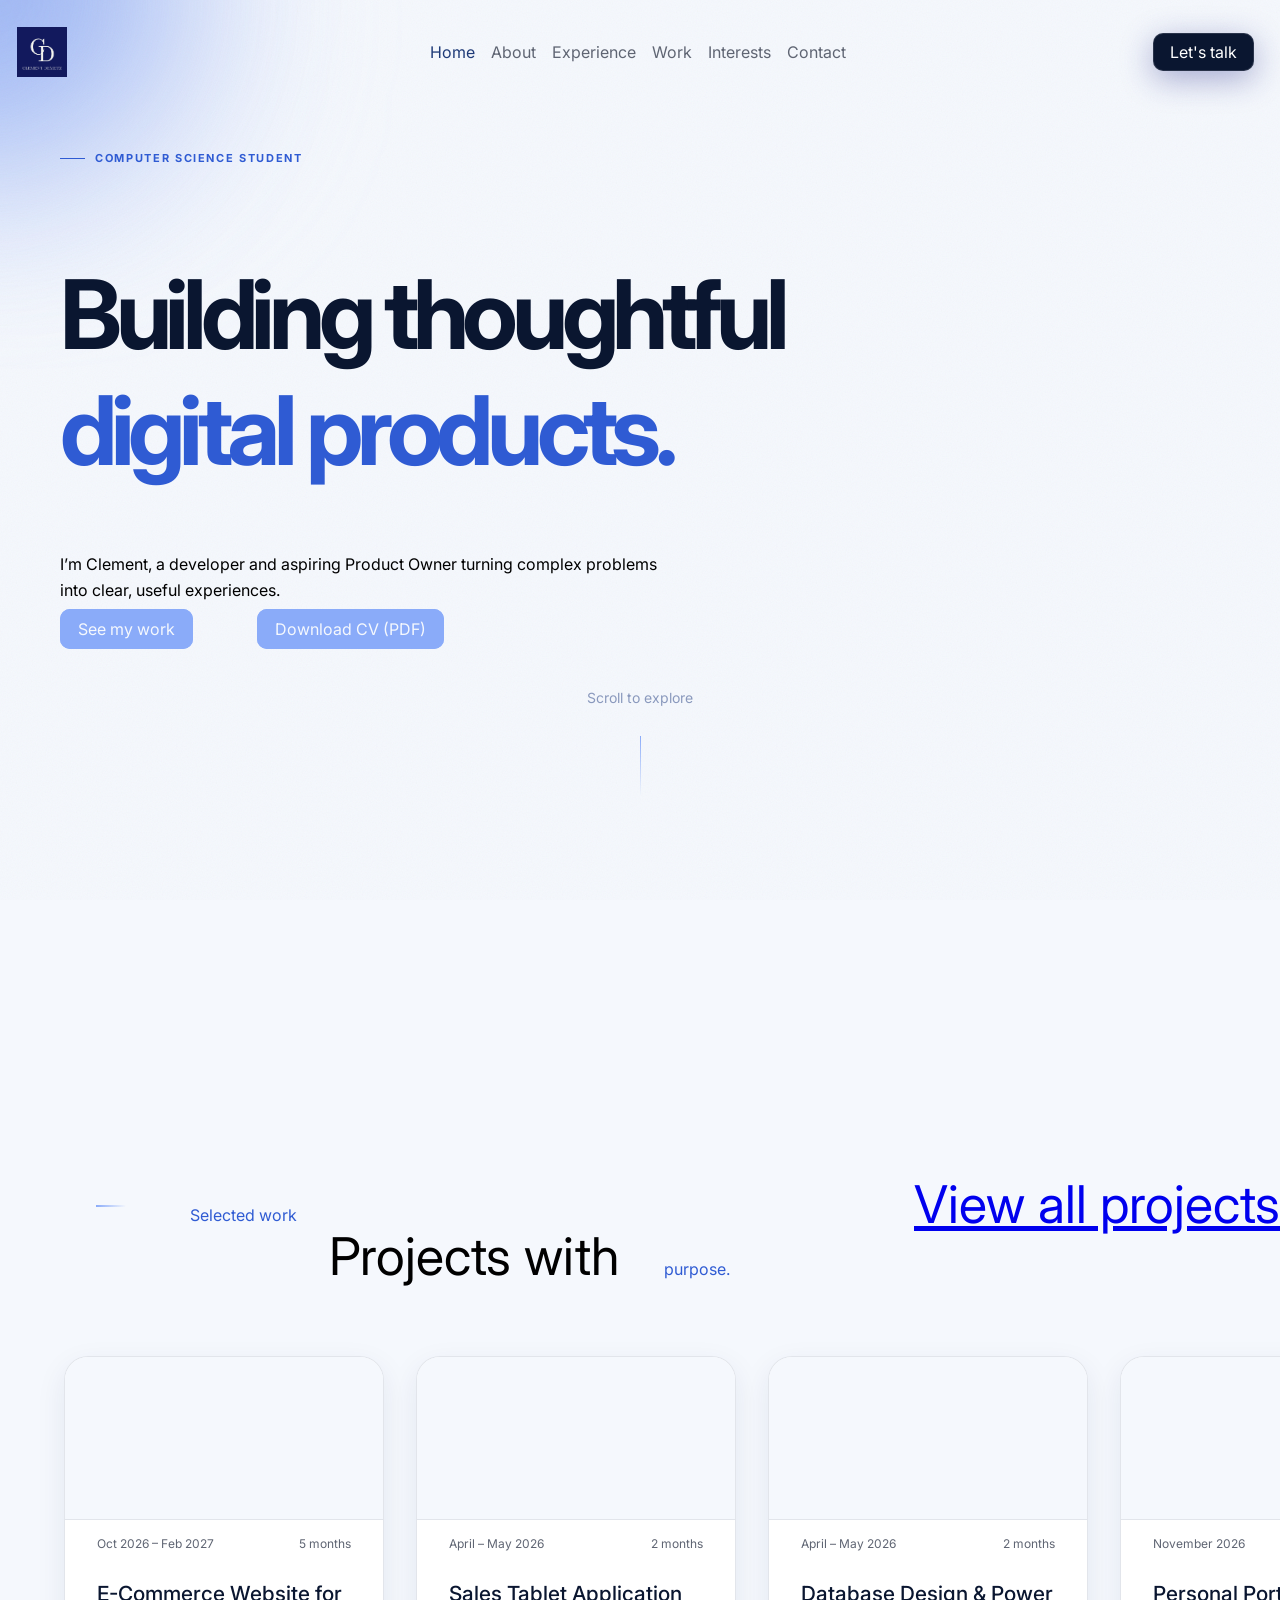
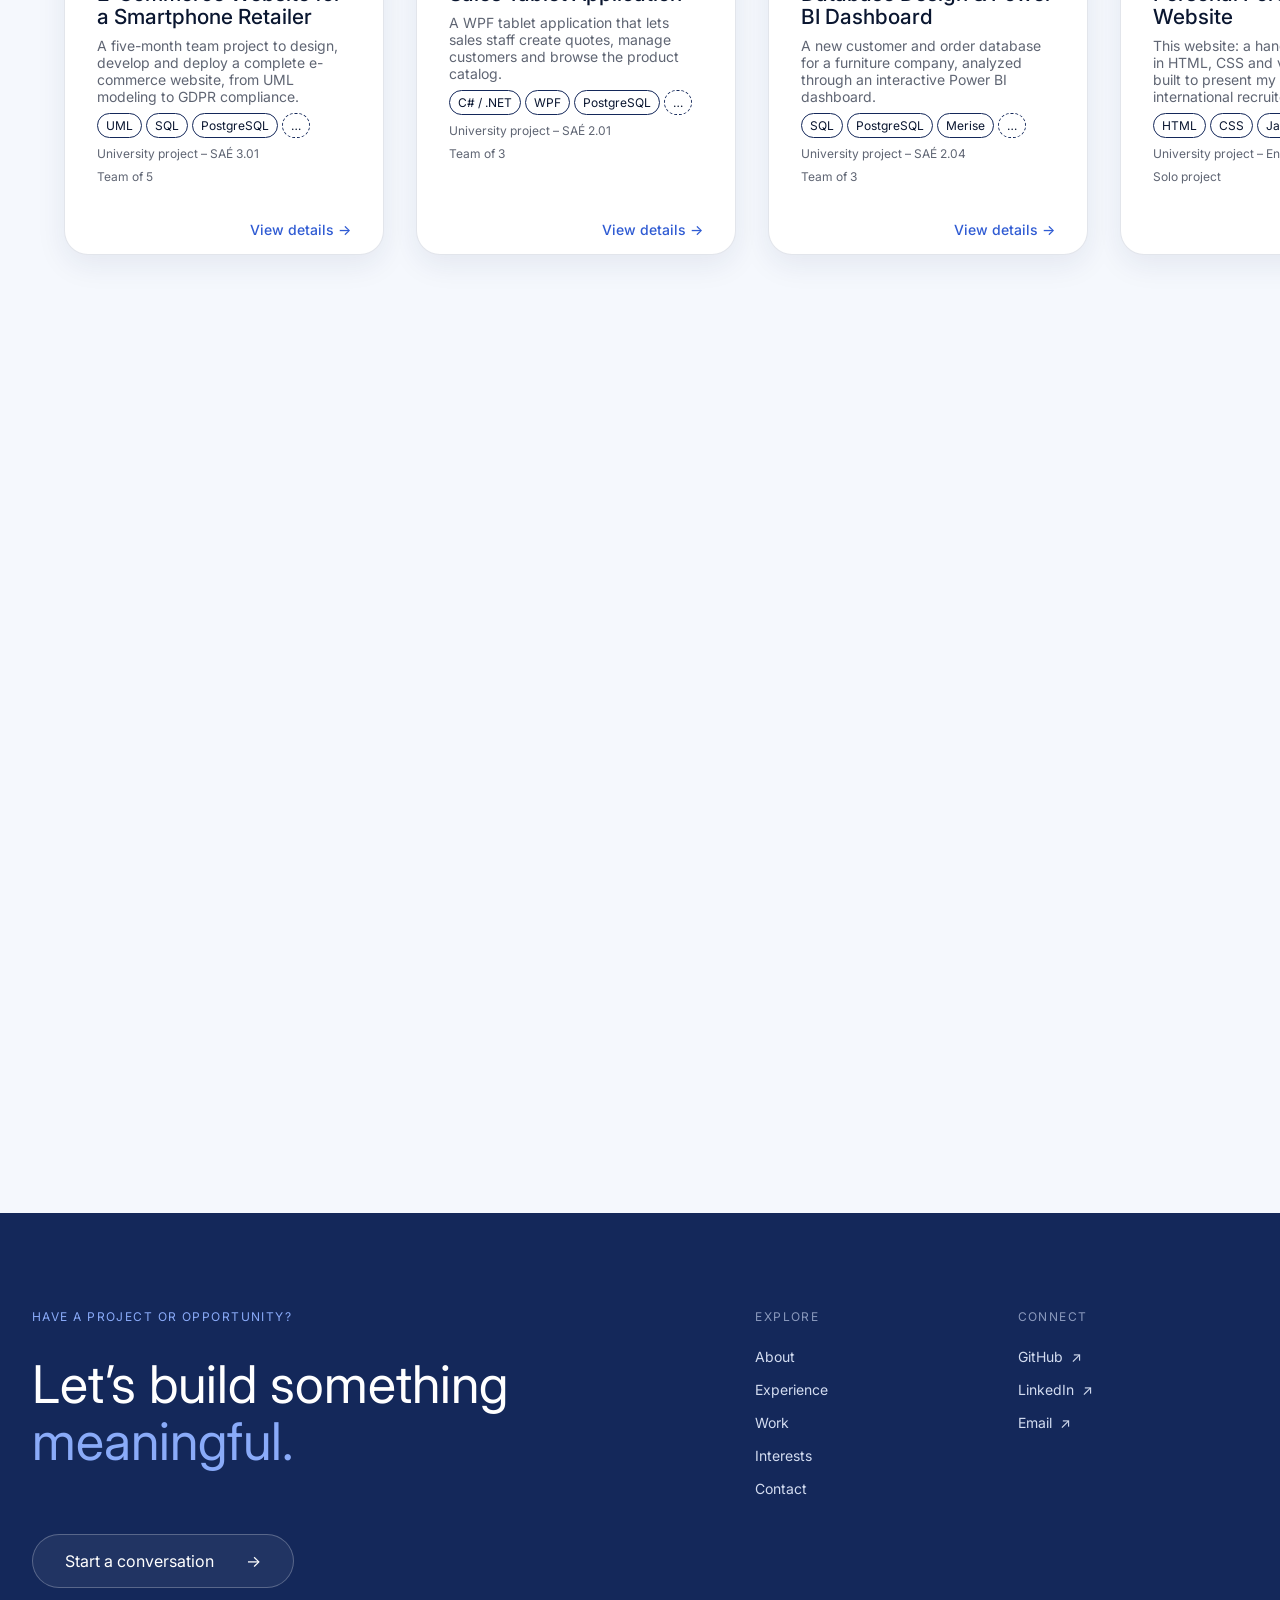
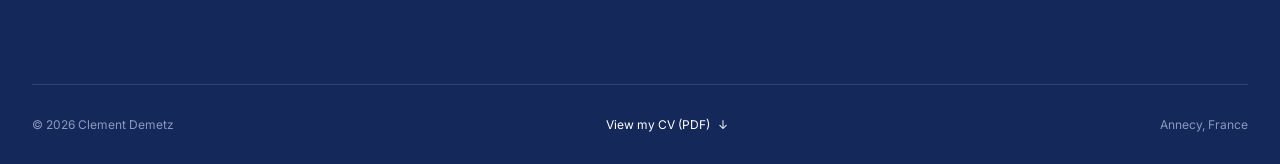
==== commit fea622ae: "Add blurred animated background shapes on all pages Co-Authored-By: Claude Opus 5.5 <noreply@anthrop" ====
--- a/index.html
+++ b/index.html
@@ -15,6 +15,12 @@
 </head>
 
 <body>
+
+  <!-- Decorative background: soft blurred blobs drifting behind the whole site (pure CSS) -->
+  <div class="background-blobs" aria-hidden="true">
+    <span class="blob blob-main"></span>
+    <span class="blob blob-second"></span>
+  </div>
 
   <header>
     <nav class="site-nav">
--- a/assets/css/variables.css
+++ b/assets/css/variables.css
@@ -68,6 +68,20 @@
   --color-backdrop: rgba(10, 22, 48, 0.55); /* dark veil behind the pop-up */
   --font-size-xl: 2rem;
 
+  /* Animated background: two blurred silhouettes on the right */
+  --blob-size: clamp(260px, 32vw, 520px);       /* scales with the screen, within limits */
+  --blob-size-mobile: 240px;
+  --blob-blur: 90px;                            /* more blur = more of a silhouette */
+  --color-blob-main-start: rgba(138, 171, 249, 0.75);
+  --color-blob-main-end: rgba(199, 214, 255, 0.55);
+  --color-blob-second-start: rgba(47, 91, 211, 0.35);
+  --color-blob-second-end: rgba(138, 171, 249, 0.45);
+  --blob-duration: 30s;                         /* one full trip: slow and calm */
+
+  /* Grain: SVG noise written as a "data URI" = no file to download */
+  --grain: url("data:image/svg+xml,%3Csvg xmlns='http://www.w3.org/2000/svg' width='200' height='200'%3E%3Cfilter id='n'%3E%3CfeTurbulence type='fractalNoise' baseFrequency='0.8' numOctaves='3' stitchTiles='stitch'/%3E%3C/filter%3E%3Crect width='100%25' height='100%25' filter='url(%23n)'/%3E%3C/svg%3E");
+  --grain-page-opacity: 0.05;  /* very light texture on the whole page */
+
   /* Logo */
   --logo-size: 50px;
 
--- a/assets/css/base.css
+++ b/assets/css/base.css
@@ -32,3 +32,106 @@
   white-space: nowrap;
   border: 0;
 }
+
+/* ---------- Animated background: two blurred silhouettes on the right ----------
+   Pure CSS, nothing to download.
+   - Each shape is an irregular "pebble": border-radius with 8 different
+     values gives a lopsided shape instead of a circle.
+   - A strong blur turns it into a soft silhouette: we feel a shape,
+     we do not really see its outline.
+   - The shapes drift AND turn slowly on themselves: since they are not
+     round, the rotation makes their silhouette seem to change.
+   - Only "transform" is animated: the browser blurs the shape once,
+     then just moves it, so it stays light and smooth.
+   - Both shapes stay on the RIGHT side: the text is on the left. */
+
+/* Fixed layer covering the screen, behind all the content */
+.background-blobs {
+  position: fixed;
+  inset: 0;
+  z-index: -1;
+  overflow: hidden; /* a shape going off-screen never creates a scrollbar */
+  pointer-events: none; /* never catches a click */
+}
+
+/* Very light grain on the whole background (set the opacity to 0 to remove it) */
+.background-blobs::after {
+  content: "";
+  position: absolute;
+  inset: 0;
+  background-image: var(--grain);
+  opacity: var(--grain-page-opacity);
+}
+
+.blob {
+  position: absolute;
+  top: 0;
+  left: 0;
+  translate: -50% -50%; /* the animation then moves the CENTER of the shape */
+  filter: blur(var(--blob-blur));
+  will-change: transform; /* tells the browser to prepare the animation */
+}
+
+.blob-main {
+  width: var(--blob-size);
+  aspect-ratio: 1.2; /* a bit wider than tall */
+  border-radius: 62% 38% 46% 54% / 48% 62% 38% 52%; /* lopsided pebble */
+  background: linear-gradient(135deg, var(--color-blob-main-start), var(--color-blob-main-end));
+  animation: blob-drift-main var(--blob-duration) ease-in-out infinite;
+}
+
+.blob-second {
+  width: calc(var(--blob-size) * 0.75);
+  aspect-ratio: 0.85; /* a bit taller than wide */
+  border-radius: 40% 60% 65% 35% / 55% 40% 60% 45%; /* another pebble */
+  background: linear-gradient(200deg, var(--color-blob-second-start), var(--color-blob-second-end));
+  animation: blob-drift-second calc(var(--blob-duration) * 1.3) ease-in-out infinite;
+}
+
+/* Paths in screen units (vw, vh), kept between about 66vw and 90vw:
+   the right side of the screen, whatever its size */
+@keyframes blob-drift-main {
+  0%   { transform: translate(78vw, 30vh) rotate(0deg) scale(1); }
+  25%  { transform: translate(75vw, 48vh) rotate(60deg) scale(1.06); }
+  50%  { transform: translate(80vw, 64vh) rotate(140deg) scale(0.95); }
+  75%  { transform: translate(86vw, 42vh) rotate(250deg) scale(1.04); }
+  100% { transform: translate(78vw, 30vh) rotate(360deg) scale(1); }
+}
+
+@keyframes blob-drift-second {
+  0%   { transform: translate(88vw, 72vh) rotate(0deg) scale(1); }
+  33%  { transform: translate(70vw, 60vh) rotate(-100deg) scale(1.1); }
+  66%  { transform: translate(84vw, 20vh) rotate(-220deg) scale(0.9); }
+  100% { transform: translate(88vw, 72vh) rotate(-360deg) scale(1); }
+}
+
+/* Small screens: the text takes the full width, so the shapes get
+   smaller and lighter */
+@media (max-width: 768px) {
+  .blob-main {
+    width: var(--blob-size-mobile);
+  }
+
+  .blob-second {
+    width: calc(var(--blob-size-mobile) * 0.75);
+  }
+
+  .background-blobs {
+    opacity: 0.6;
+  }
+}
+
+/* Accessibility: the shapes stay in place for users who disable animations */
+@media (prefers-reduced-motion: reduce) {
+  .blob {
+    animation: none;
+  }
+
+  .blob-main {
+    transform: translate(78vw, 30vh);
+  }
+
+  .blob-second {
+    transform: translate(88vw, 72vh);
+  }
+}
--- a/assets/css/components.css
+++ b/assets/css/components.css
@@ -312,7 +312,7 @@
 }
 
 .strong-hero {
-    color: var(--color-footer-strong);
+    color: var(--color-section-strong); /* darker blue: readable on the light background */
 }
 
 .hero .intro {
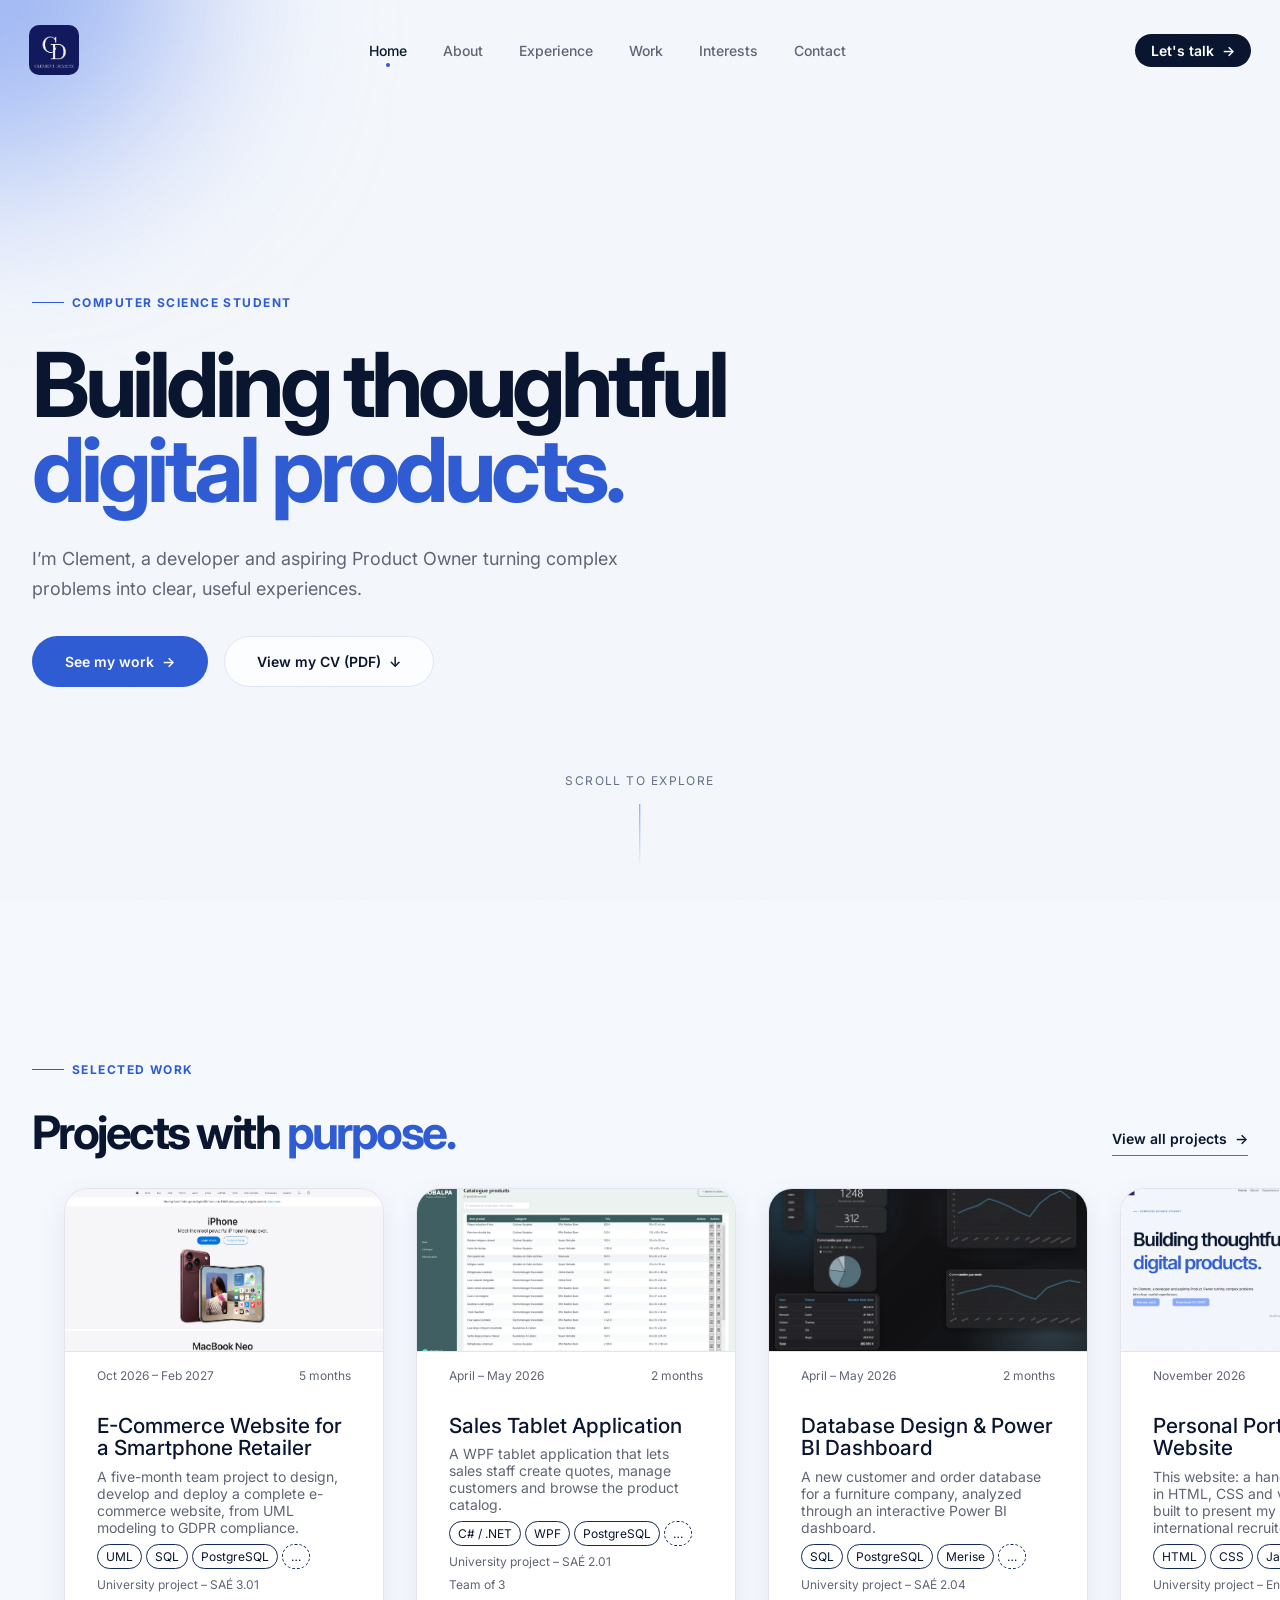
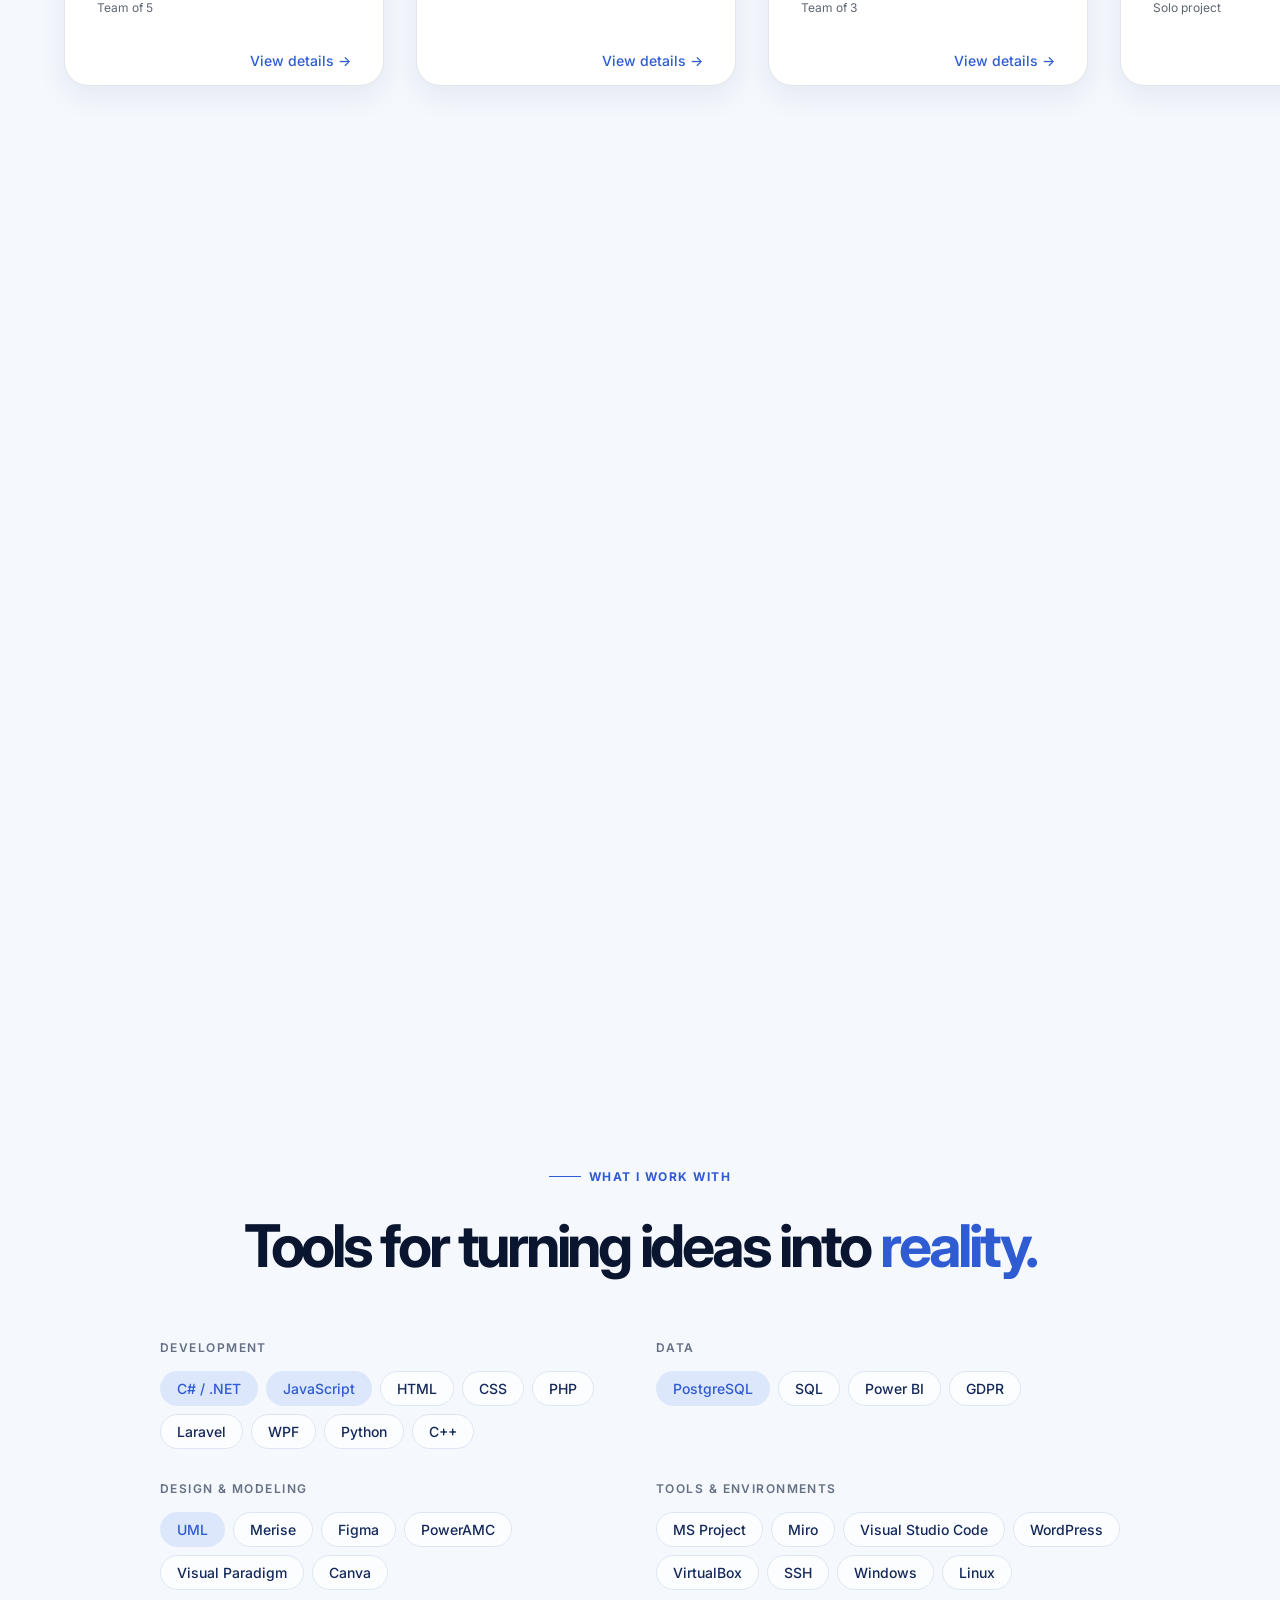
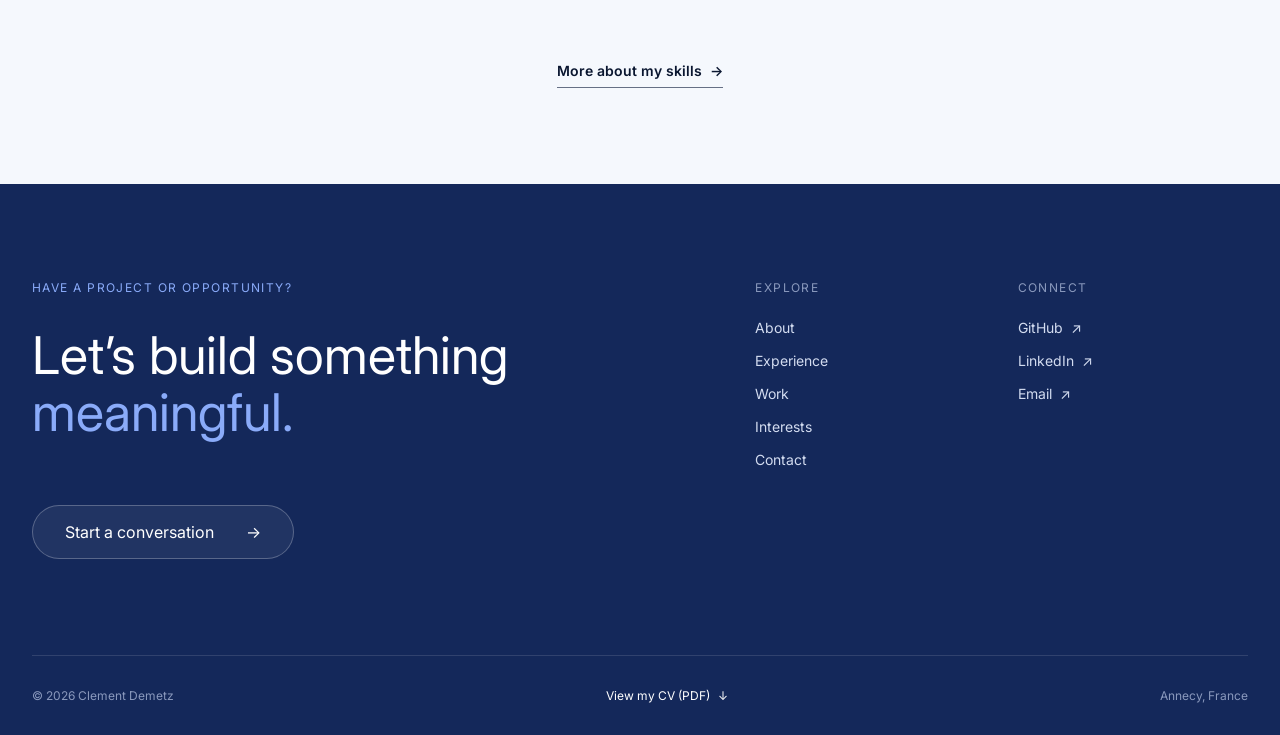
==== commit e173393c: "Build About, Experience, Interests and Contact pages from the Figma design Restyle the header (mobil" ====
--- a/index.html
+++ b/index.html
@@ -8,7 +8,7 @@
   <title>Clement Demetz – Computer Science Student & Developer</title>
   <link rel="preconnect" href="https://fonts.googleapis.com">
   <link rel="preconnect" href="https://fonts.gstatic.com" crossorigin>
-  <link rel="stylesheet" href="https://fonts.googleapis.com/css2?family=Inter:wght@400;500&display=swap">
+  <link rel="stylesheet" href="https://fonts.googleapis.com/css2?family=Inter:wght@400;500;600;700&display=swap">
   <link rel="stylesheet" href="assets/css/variables.css">
   <link rel="stylesheet" href="assets/css/base.css">
   <link rel="stylesheet" href="assets/css/components.css">
@@ -25,7 +25,7 @@
   <header>
     <nav class="site-nav">
       <a class="logo" href="index.html" aria-label="Clement Demetz – Home"></a>
-      <ul class="nav-links">
+      <ul class="nav-links" id="nav-links">
         <li><a href="index.html" aria-current="page">Home</a></li>
         <li><a href="about.html">About</a></li>
         <li><a href="experience.html">Experience</a></li>
@@ -33,50 +33,100 @@
         <li><a href="interests.html">Interests</a></li>
         <li><a href="contact.html">Contact</a></li>
       </ul>
-      <a class="nav-contact" href="contact.html">Let's talk</a>
+      <a class="nav-contact" href="contact.html">Let's talk <span aria-hidden="true">→</span></a>
+      <button class="menu-button" type="button" aria-expanded="false" aria-controls="nav-links" aria-label="Open the menu">
+        <span class="menu-icon" aria-hidden="true"></span>
+      </button>
     </nav>
   </header>
 
   <main>
     <section class="hero">
-      <div class="top">
-        <span></span>
-        <p>Computer science student</p>
-
-      </div>
+      <p class="eyebrow"><span aria-hidden="true"></span>Computer science student</p>
       <h1>Building thoughtful <span class="strong-hero">digital products.</span></h1>
       <p class="intro">I’m Clement, a developer and aspiring Product Owner turning complex problems into clear, useful
-        experiences.
-      </p>
-      <a class="button-primary" href="work.html">See my work</a>
-      <a class="button-secondary" href="assets/pdf/cv/clement-demetz-cv.pdf" target="_blank" rel="noopener">Download CV
-        (PDF)</a>
-      <div class="scroll-hint">
+        experiences.</p>
+      <div class="hero-actions">
+        <a class="button button-primary" href="work.html">See my work <span aria-hidden="true">→</span></a>
+        <a class="button button-secondary" href="assets/pdf/cv/clement-demetz-cv.pdf" target="_blank"
+          rel="noopener">View my CV (PDF) <span aria-hidden="true">↓</span></a>
+      </div>
+      <div class="scroll-hint" aria-hidden="true">
         <p class="scroll-hint-text">Scroll to explore</p>
-        <span class="scroll-hint-line " aria-hidden="true"></span>
+        <span class="scroll-hint-line"></span>
       </div>
     </section>
 
     <section class="projects-preview">
       <div class="projects-preview-sticky">
         <div class="projects-preview-content">
-          <span class="line" aria-hidden="true"></span>
-          <span>Selected work</span>
-          <p>Projects with <span class="strong-character">purpose.</span></p>
-          <a class="view-all" href="work.html">View all projects</a>
+          <div>
+            <p class="eyebrow"><span aria-hidden="true"></span>Selected work</p>
+            <h2 class="section-title">Projects with <span>purpose.</span></h2>
+          </div>
+          <a class="text-link" href="work.html">View all projects <span aria-hidden="true">→</span></a>
         </div>
         <div class="projects-preview-grid"></div>
       </div>
     </section>
 
-    <section class="skills-preview">
+    <!-- Every technology and tool I use (from my CV and my projects) -->
+    <section class="section skills-preview reveal">
+      <p class="eyebrow"><span aria-hidden="true"></span>What I work with</p>
+      <h2 class="section-title">Tools for turning ideas into <span>reality.</span></h2>
 
+      <div class="skill-groups">
+        <div class="skill-group">
+          <h3 class="skill-group-title">Development</h3>
+          <ul class="skill-cloud">
+            <li class="is-featured">C# / .NET</li>
+            <li class="is-featured">JavaScript</li>
+            <li>HTML</li>
+            <li>CSS</li>
+            <li>PHP</li>
+            <li>Laravel</li>
+            <li>WPF</li>
+            <li>Python</li>
+            <li>C++</li>
+          </ul>
+        </div>
+        <div class="skill-group">
+          <h3 class="skill-group-title">Data</h3>
+          <ul class="skill-cloud">
+            <li class="is-featured">PostgreSQL</li>
+            <li>SQL</li>
+            <li>Power BI</li>
+            <li>GDPR</li>
+          </ul>
+        </div>
+        <div class="skill-group">
+          <h3 class="skill-group-title">Design &amp; modeling</h3>
+          <ul class="skill-cloud">
+            <li class="is-featured">UML</li>
+            <li>Merise</li>
+            <li>Figma</li>
+            <li>PowerAMC</li>
+            <li>Visual Paradigm</li>
+            <li>Canva</li>
+          </ul>
+        </div>
+        <div class="skill-group">
+          <h3 class="skill-group-title">Tools &amp; environments</h3>
+          <ul class="skill-cloud">
+            <li>MS Project</li>
+            <li>Miro</li>
+            <li>Visual Studio Code</li>
+            <li>WordPress</li>
+            <li>VirtualBox</li>
+            <li>SSH</li>
+            <li>Windows</li>
+            <li>Linux</li>
+          </ul>
+        </div>
+      </div>
+
+      <a class="text-link" href="about.html">More about my skills <span aria-hidden="true">→</span></a>
     </section>
-
-    <!-- <div>
-      <img src="assets/img/logo-clement-demetz.png" alt="Clement Demetz logo">
-      <img src="assets/img/cv-preview.png" alt="Preview of Clement Demetz's resume">
-    </div> -->
 
   </main>
 
--- a/assets/css/variables.css
+++ b/assets/css/variables.css
@@ -10,6 +10,19 @@
   --color-footer-strong: #8aabf9;
   --color-header-butt-contact:rgba(10, 22, 48, 1);
   --color-section-strong:#2f5bd3;
+
+  /* Colors from the Figma mock-up (pages About, Experience, Interests, Contact) */
+  --color-ink: #0a1630;            /* titles */
+  --color-sky: #6a93f0;            /* hover of the accent buttons, gradients */
+  --color-mist: #dce7fb;           /* light blue badges */
+  --color-line: #dde5f2;           /* thin borders and separators */
+  --color-muted: #667085;          /* small labels, dates (contrast AA on the light background) */
+  --color-white: #ffffff;
+  --color-surface: rgba(255, 255, 255, 0.72); /* cards: lets the blurred background show a little */
+  --color-hero-overlay: linear-gradient(90deg, rgba(5, 12, 28, 0.78), rgba(5, 12, 28, 0.2) 75%);
+  --color-photo-placeholder: linear-gradient(135deg, #14285a 0%, #2f5bd3 55%, #8aabf9 100%);
+  --color-error: #a3261b;          /* form error message (contrast AA on its background) */
+  --color-error-bg: #fde8e6;
 
   /* Footer colors */
   --color-footer-text: #ffffff;
@@ -28,6 +41,14 @@
   --font-size-lg: 1.3rem;
   --font-size-display: 3.25rem;
   --font-size-display-mobile: 2rem;
+  --font-size-h1: clamp(3rem, 7vw, 5.75rem);    /* big page titles: scale with the screen */
+  --font-size-h2: clamp(2.25rem, 4.6vw, 4rem);  /* section titles */
+  --font-size-h3: 1.375rem;
+  --font-size-intro: 1.125rem;                  /* lead paragraph under a page title */
+  --line-height-title: 0.95;
+  --line-height-text: 1.65;
+  --letter-spacing-title: -0.055em;             /* tight titles, like the mock-up */
+  --font-weight-bold: 700;
   --line-height-tight: 1.1;
   --letter-spacing-wide: 0.12em;
 
@@ -41,6 +62,16 @@
 
   /* Shapes */
   --radius-pill: 999px;
+  --radius-panel: 20px;                         /* cards of the About / Experience / Contact pages */
+
+  /* Layout */
+  --content-max: 1240px;                        /* max width of the page content */
+  --page-gutter: max(var(--space-lg), calc((100% - var(--content-max)) / 2)); /* side space that centers the content */
+  --header-height: 64px;
+  --header-top: 18px;
+  --skill-bar-height: 4px;
+  --timeline-dot-size: 13px;
+  --icon-button-size: 42px;
 
   /* Project cards */
   /* 3 full cards + half of the 4th on any screen: (screen - side spaces) / 3.5, between 320px and 500px */
@@ -63,10 +94,17 @@
 
   /* Project pop-up */
   --dialog-width: 960px;
-  --dialog-media-height: 260px;
+  --dialog-media-height: min(420px, 45vh); /* tall enough to read screenshots and diagrams */
   --dialog-close-size: 40px;
   --color-backdrop: rgba(10, 22, 48, 0.55); /* dark veil behind the pop-up */
   --font-size-xl: 2rem;
+
+  /* Image carousel in the pop-up */
+  --carousel-button-size: 44px;
+  --carousel-button-size-mobile: 32px;
+  --dialog-media-height-mobile: 260px;
+  --carousel-dot-size: 8px;
+  --carousel-duration: 0.5s;
 
   /* Animated background: two blurred silhouettes on the right */
   --blob-size: clamp(260px, 32vw, 520px);       /* scales with the screen, within limits */
--- a/assets/css/base.css
+++ b/assets/css/base.css
@@ -13,7 +13,9 @@
   display: flex;
   flex-direction: column;
   background-color: var(--color-bg);
+  color: var(--color-text-default);
   font-family: var(--font-main);
+  -webkit-font-smoothing: antialiased;
 }
 
 main {
@@ -135,3 +137,20 @@
     transform: translate(88vw, 72vh);
   }
 }
+
+/* Visible keyboard focus on every link, button and form field */
+a:focus-visible,
+button:focus-visible,
+input:focus-visible,
+select:focus-visible,
+textarea:focus-visible {
+  outline: 2px solid var(--color-section-strong);
+  outline-offset: 3px;
+}
+
+/* Smooth scroll for in-page links, except for users who disable animations */
+@media (prefers-reduced-motion: no-preference) {
+  html {
+    scroll-behavior: smooth;
+  }
+}
--- a/assets/css/components.css
+++ b/assets/css/components.css
@@ -1,53 +1,36 @@
 /* Reusable components: header, navigation, buttons, footer... */
 
 
-@import url('https://fonts.googleapis.com/css2?family=Inter:wght@400;500;600&display=swap');
-
-body {
-    margin: 0;
-    padding: 0;
-    height: 100%;
-    background-color: var(--color-bg);
-    /* fallback while the image loads */
-    /* Temporary test image to preview the glass effect.
-     Relative path: works when opening the file locally and on the OVH sub-folder. */
-    /* background-image: url("../img/bg-test.jpg"); */
-    background-size: cover;
-    background-position: center;
-    font-family: 'Inter', sans-serif;
-}
-
 /* ===== Header ===== */
 
+/* Floating bar centered on the page; glass effect once the page is scrolled */
 header {
     position: sticky;
-    /* stays at the top of the page when scrolling */
-    top: 25px;
-    z-index: 100;
-    /* always above the rest of the page */
-    height: 60px;
+    top: var(--header-top); /* stays at the top of the screen when scrolling */
+    z-index: 100; /* always above the rest of the page */
+    width: min(calc(100% - 2 * var(--space-md)), var(--content-max));
+    height: var(--header-height);
+    margin: var(--header-top) auto 0;
 
     /* Starting state: invisible but animatable */
     background-color: transparent;
-    border: 1px solid transparent;
-    /* avoids a 1px jump when the border appears */
-    border-radius: var(--glass-radius);
+    border: 1px solid transparent; /* avoids a 1px jump when the border appears */
+    border-radius: var(--radius-panel);
     box-shadow: none;
-    backdrop-filter: blur(10) saturate(100%);
-
 
     /* Set on the base state so the animation plays in both directions */
-    transition-property: background-color, border-color, box-shadow, backdrop-filter;
+    transition-property: background-color, border-color, box-shadow;
     transition-duration: var(--transition-duration);
     transition-timing-function: var(--transition-ease);
-
 }
 
 /* Glass effect, added by main.js once the page is scrolled */
-header.scrolled {
+header.scrolled,
+header.nav-open {
     background-color: var(--color-glass);
-    border-color: var(--color-glass-border);
-    box-shadow: var(--glass-shadow);
+    border-color: var(--color-line);
+    box-shadow: var(--card-shadow);
+    -webkit-backdrop-filter: blur(var(--glass-blur)) saturate(180%);
     backdrop-filter: blur(var(--glass-blur)) saturate(180%);
 }
 
@@ -60,70 +43,194 @@
 
 .logo {
     display: block;
+    flex-shrink: 0;
     width: var(--logo-size);
     height: var(--logo-size);
     background-image: url("../img/logo-clement-demetz.png");
     background-size: cover;
     background-position: center;
-    margin: 0 var(--space-md);
+    border-radius: var(--glass-radius);
 }
 
 /* ===== Navigation ===== */
 
 .site-nav {
+    height: 100%;
     display: flex;
     align-items: center;
-    justify-content: space-between;
-    /* logo left, links middle, button right */
-
-
+    justify-content: space-between; /* logo left, links middle, button right */
+    gap: var(--space-md);
+    padding: 0 var(--space-sm);
 }
 
 .nav-links {
-    display: flex;
-    /* display all items in a row */
-    gap: var(--space-md);
-    /* space between each item */
-    list-style: none;
-    /* remove the bullet points */
-
+    display: flex; /* all the links on one line */
+    gap: var(--space-xs);
+    margin: 0;
+    padding: 0;
+    list-style: none; /* remove the bullet points */
 }
 
 .nav-links a {
+    position: relative;
+    display: block;
+    padding: var(--space-sm) var(--space-md);
+    font-size: var(--font-size-sm);
+    font-weight: 500;
+    color: var(--color-text-default);
     text-decoration: none;
-    color: var(--color-text-default);
-}
-
+    transition: color var(--transition-duration) var(--transition-ease);
+}
+
+/* Small dot under the current page (hidden on the other links) */
+.nav-links a::after {
+    content: "";
+    position: absolute;
+    left: 50%;
+    bottom: 0;
+    width: var(--space-xs);
+    height: var(--space-xs);
+    border-radius: 50%;
+    background-color: var(--color-section-strong);
+    opacity: 0;
+    transform: translateX(-50%) scale(0);
+    transition: opacity var(--transition-duration) var(--transition-ease),
+        transform var(--transition-duration) var(--transition-ease);
+}
+
+.nav-links a:hover,
+.nav-links a:focus-visible,
 .nav-links a[aria-current="page"] {
-    /*[] focus on an attribute, each page has its attribute*/
-    color: var(--color-text-hovered);
-}
-
-
-.nav-links a:hover,
-.nav-links a:focus-visible {
-    color: var(--color-text-hovered);
-    transition: color var(--transition-duration) var(--transition-ease);
-}
-
-
+    color: var(--color-ink);
+}
+
+/* [aria-current] targets an attribute: each page marks its own link */
+.nav-links a[aria-current="page"]::after {
+    opacity: 1;
+    transform: translateX(-50%) scale(1);
+}
+
+/* Dark pill "Let's talk →" */
 .nav-contact {
-    color: white;
-    border-radius: var(--glass-radius);
+    flex-shrink: 0;
+    display: inline-flex;
+    align-items: center;
+    gap: var(--space-sm);
+    padding: var(--space-sm) var(--space-md);
+    border-radius: var(--radius-pill);
+    background-color: var(--color-ink);
+    color: var(--color-white);
+    font-size: var(--font-size-sm);
+    font-weight: 600;
     text-decoration: none;
-    border-radius: var(--glass-radius);
-    padding: 0.5rem 1rem;
-    margin-right: 25px;
-    background-color: var(--color-header-butt-contact);
-    border: 1px solid var(--color-glass-border);
-    box-shadow: var(--glass-shadow);
-    backdrop-filter: blur(var(--glass-blur)) saturate(180%);
-}
-
-.nav-contact:hover {
-    background-color: var(--color-footer-strong);
-    transition: var(--transition-duration) var(--transition-ease);
-
+    transition: background-color var(--transition-duration) var(--transition-ease);
+}
+
+.nav-contact:hover,
+.nav-contact:focus-visible {
+    background-color: var(--color-section-strong);
+}
+
+/* Menu button (two lines → cross), only shown on small screens */
+.menu-button {
+    display: none;
+    flex-shrink: 0;
+    width: var(--icon-button-size);
+    height: var(--icon-button-size);
+    padding: 0;
+    border: none;
+    border-radius: var(--radius-pill);
+    background: transparent;
+    color: var(--color-ink);
+    cursor: pointer;
+}
+
+.menu-icon,
+.menu-icon::before,
+.menu-icon::after {
+    display: block;
+    width: var(--space-md);
+    height: 2px;
+    border-radius: var(--radius-pill);
+    background-color: currentColor;
+    transition: transform var(--transition-duration) var(--transition-ease),
+        background-color var(--transition-duration) var(--transition-ease);
+}
+
+.menu-icon {
+    position: relative;
+    margin: 0 auto;
+    background-color: transparent; /* only the two lines below are visible */
+}
+
+.menu-icon::before,
+.menu-icon::after {
+    content: "";
+    position: absolute;
+    left: 0;
+}
+
+.menu-icon::before {
+    transform: translateY(calc(var(--space-xs) * -1));
+}
+
+.menu-icon::after {
+    transform: translateY(var(--space-xs));
+}
+
+/* Open menu: the two lines turn into a cross */
+header.nav-open .menu-icon::before {
+    transform: rotate(45deg);
+}
+
+header.nav-open .menu-icon::after {
+    transform: rotate(-45deg);
+}
+
+/* Tablets and phones: the links move into a drop-down panel */
+@media (max-width: 980px) {
+    .menu-button {
+        display: grid;
+        place-items: center;
+    }
+
+    .nav-contact {
+        margin-left: auto;
+    }
+
+    .nav-links {
+        display: none;
+        position: absolute;
+        top: calc(100% + var(--space-sm));
+        left: 0;
+        right: 0;
+        flex-direction: column;
+        padding: var(--space-md);
+        border: 1px solid var(--color-line);
+        border-radius: var(--radius-panel);
+        background-color: var(--color-glass);
+        box-shadow: var(--card-shadow);
+        -webkit-backdrop-filter: blur(var(--glass-blur));
+        backdrop-filter: blur(var(--glass-blur));
+    }
+
+    header.nav-open .nav-links {
+        display: flex;
+    }
+
+    .nav-links a::after {
+        display: none; /* the dot is replaced by the darker color */
+    }
+}
+
+@media (max-width: 600px) {
+    .nav-contact {
+        display: none; /* "Contact" is already in the menu */
+    }
+
+    .site-nav {
+        justify-content: space-between;
+    }
 }
 
 /* ===== Footer ===== */
@@ -131,7 +238,7 @@
 footer {
     background-color: var(--color-footer-bg);
     color: var(--color-footer-text);
-    padding: var(--space-xxl) var(--space-lg) var(--space-lg);
+    padding: var(--space-xxl) var(--page-gutter) var(--space-lg);
     /* also stops margins from leaking out */
 }
 
@@ -271,105 +378,263 @@
 }
 
 
-/* ===== Section hero ===== */
-
-.hero {
-    height: 100vh;
-}
-
-.top {
+/* ===== Shared building blocks (all pages) ===== */
+
+/* Small blue label above a title, with a short line before it */
+.eyebrow {
     display: flex;
     align-items: center;
-    gap: 10px;
-    margin-bottom: 26px;
+    gap: var(--space-sm);
+    margin: 0 0 var(--space-lg);
     color: var(--color-section-strong);
-    font-size: 11px;
-    font-weight: 700;
-    letter-spacing: .15em;
+    font-size: var(--font-size-xs);
+    font-weight: var(--font-weight-bold);
+    letter-spacing: var(--letter-spacing-wide);
     text-transform: uppercase;
-    margin-left: var(--margin-left);
-    margin-top: 80px;
-}
-
-
-.top span {
+}
+
+.eyebrow > span {
     display: inline-block;
-    width: 25px;
+    width: var(--space-lg);
     height: 1px;
-    background: var(--color-section-strong);
-}
-
+    background-color: currentColor;
+}
+
+/* Big page title: the <span> inside is the blue accent word */
 h1 {
-    display: block;
-    color: var(--color-header-butt-contact);
-    margin-bottom: 30px;
-    font-size: var(--space-xxl);
-    letter-spacing: -.066em;
-    font-weight: 700;
-    width: 900px;
-    margin-left: var(--margin-left);
-    height: 220px;
-}
-
+    margin: 0 0 var(--space-lg);
+    color: var(--color-ink);
+    font-size: var(--font-size-h1);
+    font-weight: var(--font-weight-bold);
+    line-height: var(--line-height-title);
+    letter-spacing: var(--letter-spacing-title);
+}
+
+h1 span,
+.section-title span,
 .strong-hero {
     color: var(--color-section-strong); /* darker blue: readable on the light background */
 }
 
+/* Section title (h2) */
+.section-title {
+    margin: 0;
+    color: var(--color-ink);
+    font-size: var(--font-size-h2);
+    font-weight: var(--font-weight-bold);
+    line-height: 1.02;
+    letter-spacing: var(--letter-spacing-title);
+}
+
+/* Lead paragraph under a page title */
+.lead,
+.page-intro-text {
+    max-width: 640px;
+    margin: 0;
+    color: var(--color-text-default);
+    font-size: var(--font-size-intro);
+    line-height: var(--line-height-text);
+}
+
+/* Top of each page: label, title, lead paragraph, page number */
+.page-intro {
+    position: relative;
+    padding: var(--space-xxl) var(--page-gutter);
+    border-bottom: 1px solid var(--color-line);
+}
+
+.page-number {
+    position: absolute;
+    right: var(--page-gutter);
+    bottom: var(--space-xl);
+    color: var(--color-muted);
+    font-size: var(--font-size-xs);
+    letter-spacing: var(--letter-spacing-wide);
+}
+
+/* A page section, centered with the same side space everywhere */
+.section {
+    padding: var(--space-xxl) var(--page-gutter);
+}
+
+/* Title on the left, link on the right */
+.section-heading {
+    display: flex;
+    align-items: flex-end;
+    justify-content: space-between;
+    gap: var(--space-lg);
+    margin-bottom: var(--space-xl);
+}
+
+/* Underlined link with an arrow that slides on hover */
+.text-link {
+    display: inline-flex;
+    align-items: center;
+    gap: var(--space-sm);
+    padding: var(--space-sm) 0;
+    border-bottom: 1px solid var(--color-muted);
+    color: var(--color-ink);
+    font-size: var(--font-size-sm);
+    font-weight: 600;
+    text-decoration: none;
+}
+
+.text-link span {
+    transition: transform var(--transition-duration) var(--transition-ease);
+}
+
+.text-link:hover span,
+.text-link:focus-visible span {
+    transform: translateX(var(--space-xs));
+}
+
+/* Pill buttons */
+.button {
+    display: inline-flex;
+    align-items: center;
+    justify-content: center;
+    gap: var(--space-sm);
+    padding: var(--space-md) var(--space-lg);
+    border: 1px solid transparent;
+    border-radius: var(--radius-pill);
+    font: inherit;
+    font-size: var(--font-size-sm);
+    font-weight: 600;
+    text-decoration: none;
+    cursor: pointer;
+    transition: background-color var(--transition-duration) var(--transition-ease),
+        border-color var(--transition-duration) var(--transition-ease),
+        translate var(--transition-duration) var(--transition-ease);
+}
+
+.button:hover,
+.button:focus-visible {
+    translate: 0 calc(var(--space-xs) * -0.5); /* lifts slightly */
+}
+
+/* Main action: blue, white text */
+.button-primary {
+    background-color: var(--color-section-strong);
+    color: var(--color-white);
+}
+
+.button-primary:hover,
+.button-primary:focus-visible {
+    background-color: var(--color-ink);
+}
+
+/* Second action: light, outlined */
+.button-secondary {
+    border-color: var(--color-line);
+    background-color: var(--color-surface);
+    color: var(--color-ink);
+}
+
+.button-secondary:hover,
+.button-secondary:focus-visible {
+    border-color: var(--color-section-strong);
+}
+
+/* Elements that fade in when they enter the screen (class added by main.js).
+   Only when JavaScript works: without it, everything stays visible. */
+.js .reveal {
+    opacity: 0;
+    transform: translateY(var(--space-lg));
+    transition: opacity 0.7s ease, transform 0.7s var(--transition-ease);
+}
+
+.js .reveal.is-visible {
+    opacity: 1;
+    transform: none;
+}
+
+@media (prefers-reduced-motion: reduce) {
+    .js .reveal {
+        opacity: 1;
+        transform: none;
+        transition: none;
+    }
+}
+
+@media (max-width: 720px) {
+    .page-intro {
+        padding-top: var(--space-xl);
+        padding-bottom: var(--space-xl);
+    }
+
+    .page-number {
+        display: none;
+    }
+
+    .section {
+        padding-top: var(--space-xl);
+        padding-bottom: var(--space-xl);
+    }
+
+    .section-heading {
+        flex-direction: column;
+        align-items: flex-start;
+    }
+}
+
+
+/* ===== Home: hero ===== */
+
+.hero {
+    position: relative;
+    min-height: calc(100vh - var(--header-height) - var(--header-top));
+    display: flex;
+    flex-direction: column;
+    justify-content: center;
+    padding: var(--space-xxl) var(--page-gutter);
+}
+
 .hero .intro {
-    font-size: 16px;
     max-width: 625px;
-    margin-left: var(--margin-left);
-    line-height: 1.65;
-    /*space between lines*/
-    margin-top: 75px;
-}
-
-.button-primary {
-    text-decoration: none;
-    border: solid 2px var(--color-footer-strong);
-    border-radius: var(--glass-radius);
-    padding: var(--space-sm) var(--space-md);
-    margin-left: var(--margin-left);
-    background-color: var(--color-footer-strong);
-    color: var(--color-bg);
-
-}
-
-
-.button-secondary {
-    text-decoration: none;
-    border: solid 2px var(--color-footer-strong);
-    border-radius: var(--glass-radius);
-    padding: var(--space-sm) var(--space-md);
-    margin-left: var(--margin-left);
-    background-color: var(--color-footer-strong);
-    color: var(--color-bg);
-
-}
-
+    margin: 0 0 var(--space-lg);
+    color: var(--color-text-default);
+    font-size: var(--font-size-intro);
+    line-height: var(--line-height-text);
+}
+
+.hero-actions {
+    display: flex;
+    flex-wrap: wrap;
+    gap: var(--space-md);
+}
+
+/* "Scroll to explore" with a fading line, at the bottom center */
 .scroll-hint {
-    display: flex;
-    flex-direction: column;
-    /* text above, line below */
+    position: absolute;
+    left: 50%;
+    bottom: var(--space-lg);
+    translate: -50% 0;
+    display: flex;
+    flex-direction: column; /* text above, line below */
     align-items: center;
     gap: var(--space-md);
 }
 
 .scroll-hint-text {
-    text-align: center;
-    font-size: var(--font-size-sm);
-    color: var(--color-footer-muted);
-    margin-top: 50px;
+    margin: 0;
+    color: var(--color-muted);
+    font-size: var(--font-size-xs);
+    letter-spacing: var(--letter-spacing-wide);
+    text-transform: uppercase;
 }
 
 .scroll-hint-line {
-    display: block;
-    /* a span is inline by default: no width/height */
+    display: block; /* a span is inline by default: no width/height */
     width: 1px;
-    height: 60px;
-    background: linear-gradient(to bottom, var(--color-footer-strong), transparent);
-}
-
+    height: var(--space-xl);
+    background: linear-gradient(to bottom, var(--color-sky), transparent);
+}
+
+@media (max-width: 720px) {
+    .scroll-hint {
+        display: none;
+    }
+}
 
 /* ---------- Project cards ---------- */
 
@@ -519,28 +784,17 @@
 }
 
 
+/* Title of the "Selected work" section: label + title on the left, link on the right */
 .projects-preview-content {
-    font-size: var(--font-size-display);
-    margin-left: var(--space-xl);
-    display: flex;
-
-}
-
-.projects-preview-content span{
-    font-size: var(--font-size-md);
-    color: var(--color-section-strong);
-    margin: var(--space-lg);
-    
-}
-
-.line{
-    display: block;
-    height: 2px;
-    width: 30px;
-    background: linear-gradient(to right, var(--color-footer-strong), transparent);
-}
-.view-all{
-    margin-left: auto;
+    display: flex;
+    align-items: flex-end;
+    justify-content: space-between;
+    gap: var(--space-lg);
+    padding: 0 var(--page-gutter) var(--space-md);
+}
+
+.projects-preview-content .section-title {
+    font-size: clamp(2rem, 3.6vw, 3.25rem); /* a bit smaller: the cards must fit on screen */
 }
 
 .projects-preview-sticky {
@@ -558,17 +812,6 @@
 .project-tag-more {
     border-style: dashed;
     cursor: help; /* the full list appears on hover (title attribute) */
-}
-
-
-/* ---------- Work page: intro ---------- */
-
-.page-intro-text {
-    max-width: 625px;
-    margin-left: var(--margin-left);
-    font-size: var(--font-size-md);
-    line-height: 1.65;
-    color: var(--color-text-default);
 }
 
 
@@ -888,16 +1131,181 @@
     outline-offset: 3px;
 }
 
-.dialog-media {
+/* ---------- Image carousel (top of the pop-up) ---------- */
+
+/* Window on the track: only one image is visible at a time */
+.carousel-viewport {
+    position: relative;
     height: var(--dialog-media-height);
+    overflow: hidden;
     background-color: var(--color-bg);
 }
 
-.dialog-media img {
+/* All the images side by side; JS slides the track to the left */
+.carousel-track {
+    display: flex;
+    height: 100%;
+    transition: transform var(--carousel-duration) var(--transition-ease);
+}
+
+.carousel-slide {
+    flex: 0 0 100%; /* each image takes the full width of the window */
+    height: 100%;
+    /* more space at the bottom for the dots */
+    padding: var(--space-md) var(--space-xl) var(--space-lg);
+}
+
+.carousel-slide img {
     display: block;
     width: 100%;
     height: 100%;
-    object-fit: cover;
+    object-fit: contain; /* the whole screenshot or diagram stays visible */
+}
+
+/* Round previous / next buttons on both sides of the image */
+.carousel-arrow {
+    position: absolute;
+    top: 50%;
+    translate: 0 -50%;
+    display: flex;
+    align-items: center;
+    justify-content: center;
+    width: var(--carousel-button-size);
+    height: var(--carousel-button-size);
+    border: none;
+    border-radius: var(--radius-pill);
+    background-color: var(--color-glass);
+    box-shadow: var(--card-shadow);
+    font: inherit;
+    font-size: var(--font-size-md);
+    color: var(--color-header-butt-contact);
+    cursor: pointer;
+    transition: background-color var(--transition-duration) var(--transition-ease),
+        color var(--transition-duration) var(--transition-ease);
+}
+
+.carousel-arrow-previous {
+    left: var(--space-md);
+}
+
+.carousel-arrow-next {
+    right: var(--space-md);
+}
+
+.carousel-arrow:hover,
+.carousel-arrow:focus-visible {
+    background-color: var(--color-section-strong);
+    color: var(--color-footer-text);
+}
+
+.carousel-arrow:focus-visible,
+.carousel-dot:focus-visible,
+.carousel-full-size:focus-visible {
+    outline: 2px solid var(--color-section-strong);
+    outline-offset: 3px;
+}
+
+/* One dot per image, centered at the bottom of the image */
+.carousel-dots {
+    position: absolute;
+    bottom: var(--space-sm);
+    left: 50%;
+    translate: -50% 0;
+    display: flex;
+    gap: var(--space-sm);
+    padding: var(--space-xs) var(--space-sm);
+    border-radius: var(--radius-pill);
+    background-color: var(--color-glass);
+}
+
+.carousel-dot {
+    width: var(--carousel-dot-size);
+    height: var(--carousel-dot-size);
+    padding: 0;
+    border: none;
+    border-radius: var(--radius-pill);
+    background-color: var(--color-footer-muted);
+    cursor: pointer;
+    transition: width var(--transition-duration) var(--transition-ease),
+        background-color var(--transition-duration) var(--transition-ease);
+}
+
+/* the current image: a longer, colored dot */
+.carousel-dot[aria-current="true"] {
+    width: calc(var(--carousel-dot-size) * 3);
+    background-color: var(--color-section-strong);
+}
+
+/* Caption, counter and full-size link under the image */
+.carousel-bar {
+    display: flex;
+    align-items: baseline;
+    gap: var(--space-md);
+    padding: var(--space-sm) var(--space-xl);
+    border-bottom: 1px solid var(--color-card-border);
+    font-size: var(--font-size-sm);
+    color: var(--color-text-default);
+}
+
+.carousel-caption {
+    flex: 1; /* takes the free space, pushes the counter and the link to the right */
+    margin: 0;
+}
+
+.carousel-counter {
+    font-variant-numeric: tabular-nums; /* digits of equal width: no jump between "1" and "2" */
+    white-space: nowrap;
+}
+
+.carousel-full-size {
+    font-weight: 500;
+    color: var(--color-section-strong);
+    white-space: nowrap;
+    text-decoration: none;
+}
+
+.carousel-full-size:hover {
+    text-decoration: underline;
+}
+
+@media (prefers-reduced-motion: reduce) {
+    .carousel-track {
+        transition: none;
+    }
+}
+
+@media (max-width: 768px) {
+    .carousel-viewport {
+        height: var(--dialog-media-height-mobile);
+    }
+
+    /* the image uses the full width: the arrows stay small, close to the edges */
+    .carousel-slide {
+        padding: var(--space-lg) var(--space-sm);
+    }
+
+    .carousel-arrow {
+        width: var(--carousel-button-size-mobile);
+        height: var(--carousel-button-size-mobile);
+        font-size: var(--font-size-sm);
+    }
+
+    .carousel-arrow-previous {
+        left: var(--space-xs);
+    }
+
+    .carousel-arrow-next {
+        right: var(--space-xs);
+    }
+
+    .carousel-bar {
+        flex-wrap: wrap;
+        padding: var(--space-sm) var(--space-md);
+    }
+
+    .carousel-caption {
+        flex-basis: 100%; /* caption on its own line, counter and link below */
+    }
 }
 
 .dialog-intro {
@@ -1059,7 +1467,902 @@
 }
 
 @media (max-width: 768px) {
+    /* smaller buttons, so several links do not hide the text behind them */
     .dialog-actions {
-        padding: var(--space-md);
-    }
-}
+        gap: var(--space-sm);
+        padding: var(--space-sm) var(--space-md);
+    }
+
+    .dialog-button {
+        padding: var(--space-xs) var(--space-md);
+        font-size: var(--font-size-xs);
+    }
+}
+
+
+/* =====================================================================
+   PAGES: Home (skills), About, Experience, Interests, Contact
+   Style adapted from the Figma mock-up: big tight titles, blue accent
+   words, rounded cards, pills. The cards are slightly transparent so the
+   blurred background stays visible.
+   ===================================================================== */
+
+/* Home: line break before "digital products." like the mock-up */
+/* (and before the blue word of every page title) */
+.hero .strong-hero,
+.page-intro h1 span,
+.interests-hero h1 span {
+    display: block;
+}
+
+/* ---------- Shared: cards, badges, tags, numbered list ---------- */
+
+/* White rounded card */
+.panel {
+    padding: var(--space-lg);
+    border: 1px solid var(--color-line);
+    border-radius: var(--radius-panel);
+    background-color: var(--color-surface);
+}
+
+/* Grid of cards: the number of columns is in the class name */
+.card-grid {
+    display: grid;
+    gap: var(--space-md);
+    margin: var(--space-xl) 0 0;
+    padding: 0;
+    list-style: none;
+}
+
+.card-grid-2 {
+    grid-template-columns: repeat(2, 1fr);
+}
+
+.card-grid-3 {
+    grid-template-columns: repeat(3, 1fr);
+}
+
+/* Small light-blue pill (e.g. "In progress") */
+.badge {
+    align-self: center;
+    padding: var(--space-xs) var(--space-md);
+    border-radius: var(--radius-pill);
+    background-color: var(--color-mist);
+    color: var(--color-text-hovered);
+    font-size: var(--font-size-xs);
+    font-weight: 600;
+    white-space: nowrap;
+}
+
+/* Row of small pills (skills gained) */
+.tag-list {
+    display: flex;
+    flex-wrap: wrap;
+    gap: var(--space-sm);
+    margin: var(--space-md) 0;
+    padding: 0;
+    list-style: none;
+}
+
+.tag-list li {
+    padding: var(--space-xs) var(--space-md);
+    border-radius: var(--radius-pill);
+    background-color: var(--color-mist);
+    color: var(--color-text-hovered);
+    font-size: var(--font-size-xs);
+    font-weight: 600;
+}
+
+/* Cloud of skill pills (Home and About) */
+.skill-cloud {
+    display: flex;
+    flex-wrap: wrap;
+    gap: var(--space-sm);
+    margin: 0;
+    padding: 0;
+    list-style: none;
+}
+
+.skill-cloud li {
+    padding: var(--space-sm) var(--space-md);
+    border: 1px solid var(--color-line);
+    border-radius: var(--radius-pill);
+    background-color: var(--color-surface);
+    color: var(--color-footer-bg);
+    font-size: var(--font-size-sm);
+    font-weight: 500;
+}
+
+/* Main skills: blue text on light blue */
+.skill-cloud li.is-featured {
+    border-color: transparent;
+    background-color: var(--color-mist);
+    color: var(--color-section-strong);
+}
+
+/* List with automatic numbers "01, 02..." (soft skills, interests).
+   The numbers are made by CSS counters: no need to write them in the HTML. */
+.numbered-list {
+    margin: 0;
+    padding: 0;
+    list-style: none;
+    counter-reset: item calc(var(--start, 1) - 1);
+}
+
+.numbered-list[start="2"] {
+    --start: 2; /* the list of other interests starts at 02 */
+}
+
+.numbered-item {
+    counter-increment: item;
+    display: grid;
+    grid-template-columns: var(--space-xl) 1fr;
+    padding: var(--space-lg) 0;
+    border-top: 1px solid var(--color-line);
+}
+
+.numbered-item::before {
+    content: counter(item, decimal-leading-zero); /* 1 → "01" */
+    grid-row: span 2;
+    color: var(--color-section-strong);
+    font-size: var(--font-size-xs);
+    letter-spacing: var(--letter-spacing-wide);
+}
+
+.numbered-item h3 {
+    margin: 0 0 var(--space-sm);
+    color: var(--color-ink);
+    font-size: var(--font-size-h3);
+}
+
+.numbered-item p {
+    max-width: 540px;
+    margin: 0;
+    font-size: var(--font-size-sm);
+    line-height: var(--line-height-text);
+}
+
+/* Title on the left, numbered list on the right */
+.soft-grid,
+.other-interests {
+    display: grid;
+    grid-template-columns: 0.8fr 1.2fr;
+    gap: var(--space-xxl);
+    align-items: start;
+}
+
+/* Placeholder shown until the real photo is added: blue gradient + grain */
+.photo-placeholder {
+    position: relative;
+    display: grid;
+    place-items: center;
+    overflow: hidden;
+    background: var(--color-photo-placeholder);
+}
+
+.photo-placeholder::after {
+    content: "";
+    position: absolute;
+    inset: 0;
+    background-image: var(--grain);
+    opacity: 0.25;
+    mix-blend-mode: overlay;
+}
+
+
+/* ---------- Home: technologies ---------- */
+
+.skills-preview {
+    text-align: center;
+}
+
+.skills-preview .eyebrow {
+    justify-content: center;
+}
+
+.skill-groups {
+    display: grid;
+    grid-template-columns: repeat(2, 1fr);
+    gap: var(--space-lg);
+    max-width: 960px;
+    margin: var(--space-xl) auto;
+    text-align: left;
+}
+
+.skill-group-title,
+.tools-title {
+    margin: 0 0 var(--space-md);
+    color: var(--color-muted);
+    font-size: var(--font-size-xs);
+    font-weight: 600;
+    letter-spacing: var(--letter-spacing-wide);
+    text-transform: uppercase;
+}
+
+
+/* ---------- About ---------- */
+
+.about-story {
+    display: grid;
+    grid-template-columns: 0.8fr 1.2fr;
+    gap: var(--space-xxl);
+    align-items: center;
+}
+
+.profile {
+    margin: 0;
+}
+
+.profile-photo {
+    width: 100%;
+    aspect-ratio: 0.84;
+    object-fit: cover;
+    border-radius: var(--card-radius);
+}
+
+/* Big initials on the placeholder */
+.profile-photo span {
+    position: relative;
+    z-index: 1;
+    color: var(--color-white);
+    font-size: var(--font-size-h1);
+    font-weight: var(--font-weight-bold);
+    letter-spacing: var(--letter-spacing-title);
+}
+
+.profile figcaption {
+    margin-top: var(--space-sm);
+    color: var(--color-muted);
+    font-size: var(--font-size-xs);
+    text-align: center;
+}
+
+.story-copy .section-title {
+    margin-bottom: var(--space-lg);
+}
+
+.story-copy > p {
+    font-size: var(--font-size-md);
+    line-height: var(--line-height-text);
+}
+
+/* Three short facts in a row; the value (dd) is shown above its label (dt) */
+.mini-facts {
+    display: flex;
+    flex-wrap: wrap;
+    gap: var(--space-xl);
+    margin: var(--space-lg) 0 0;
+    padding-top: var(--space-lg);
+    border-top: 1px solid var(--color-line);
+}
+
+.mini-facts div {
+    display: flex;
+    flex-direction: column-reverse;
+    gap: var(--space-xs);
+}
+
+.mini-facts dt {
+    font-size: var(--font-size-xs);
+}
+
+.mini-facts dd {
+    margin: 0;
+    color: var(--color-ink);
+    font-size: var(--font-size-lg);
+    font-weight: var(--font-weight-bold);
+}
+
+/* Skill bars on two columns */
+.skill-bars {
+    display: grid;
+    grid-template-columns: repeat(2, 1fr);
+    column-gap: var(--space-xxl);
+    margin: 0;
+    padding: 0;
+    list-style: none;
+}
+
+.skill-bar {
+    display: flex;
+    flex-wrap: wrap;
+    justify-content: space-between;
+    gap: var(--space-sm);
+    padding: var(--space-lg) 0;
+    border-bottom: 1px solid var(--color-line);
+}
+
+.skill-bar-name {
+    color: var(--color-ink);
+    font-size: var(--font-size-sm);
+    font-weight: 600;
+}
+
+.skill-bar-level {
+    color: var(--color-muted);
+    font-size: var(--font-size-xs);
+}
+
+.skill-bar-track {
+    flex-basis: 100%; /* full line under the name */
+    height: var(--skill-bar-height);
+    border-radius: var(--radius-pill);
+    background-color: var(--color-line);
+    overflow: hidden;
+}
+
+.skill-bar-fill {
+    display: block;
+    width: 0; /* grows when the bar appears on screen (see below) */
+    height: 100%;
+    border-radius: var(--radius-pill);
+    background: linear-gradient(90deg, var(--color-section-strong), var(--color-sky));
+    transition: width 1.2s var(--transition-ease);
+}
+
+/* Level of each bar (from the CV): 4/5 and 3/5 */
+.level-4 {
+    --level: 80%;
+}
+
+.level-3 {
+    --level: 60%;
+}
+
+/* The bar fills up when it appears; full at once without JavaScript */
+.skill-bar.is-visible .skill-bar-fill,
+html:not(.js) .skill-bar-fill {
+    width: var(--level);
+}
+
+.tools {
+    margin-top: var(--space-xl);
+}
+
+.language-card h3 {
+    margin: 0 0 var(--space-sm);
+    color: var(--color-ink);
+    font-size: var(--font-size-h3);
+}
+
+.language-card p {
+    margin: 0;
+    font-size: var(--font-size-sm);
+}
+
+
+/* ---------- Experience: timeline ---------- */
+
+.timeline {
+    position: relative;
+    margin: var(--space-xl) 0 0;
+    padding: 0;
+    list-style: none;
+}
+
+/* Vertical line behind the dots */
+.timeline::before {
+    content: "";
+    position: absolute;
+    top: 0;
+    bottom: 0;
+    left: calc(13rem + var(--space-xl) / 2);
+    width: 1px;
+    background-color: var(--color-line);
+}
+
+/* Date | dot | content */
+.timeline-item {
+    display: grid;
+    grid-template-columns: 13rem var(--space-xl) 1fr;
+    padding-bottom: var(--space-xl);
+}
+
+.timeline-date {
+    margin: 0;
+    padding-top: var(--space-xs);
+    color: var(--color-ink);
+    font-size: var(--font-size-sm);
+    font-weight: 600;
+}
+
+.timeline-date span {
+    display: block;
+    margin-top: var(--space-xs);
+    color: var(--color-muted);
+    font-weight: 400;
+}
+
+.timeline-dot {
+    position: relative;
+    z-index: 1;
+    justify-self: center;
+    width: var(--timeline-dot-size);
+    height: var(--timeline-dot-size);
+    margin-top: var(--space-sm);
+    border: 3px solid var(--color-bg);
+    border-radius: 50%;
+    background-color: var(--color-section-strong);
+    box-shadow: 0 0 0 1px var(--color-sky);
+}
+
+.timeline-type {
+    margin: 0 0 var(--space-sm);
+    color: var(--color-section-strong);
+    font-size: var(--font-size-xs);
+    font-weight: 600;
+    letter-spacing: var(--letter-spacing-wide);
+    text-transform: uppercase;
+}
+
+.timeline-content h3 {
+    margin: 0 0 var(--space-sm);
+    color: var(--color-ink);
+    font-size: clamp(1.5rem, 2.6vw, 2.25rem);
+    line-height: var(--line-height-tight);
+    letter-spacing: -0.03em;
+}
+
+.timeline-company {
+    margin: 0;
+    color: var(--color-footer-bg);
+    font-weight: 600;
+}
+
+.timeline-place {
+    margin: var(--space-xs) 0 0;
+    color: var(--color-muted);
+    font-size: var(--font-size-xs);
+}
+
+.timeline-missions {
+    max-width: 620px;
+    margin: var(--space-md) 0 0;
+    padding-left: var(--space-md);
+    font-size: var(--font-size-sm);
+    line-height: var(--line-height-text);
+}
+
+/* Education cards: date | text | badge */
+.education-cards {
+    display: grid;
+    gap: var(--space-md);
+    margin: var(--space-xl) 0 0;
+    padding: 0;
+    list-style: none;
+}
+
+.education-card {
+    display: grid;
+    grid-template-columns: 11rem 1fr auto;
+    gap: var(--space-lg);
+}
+
+.education-date {
+    margin: 0;
+    color: var(--color-section-strong);
+    font-size: var(--font-size-sm);
+    font-weight: 600;
+}
+
+.education-card h3 {
+    margin: 0 0 var(--space-xs);
+    color: var(--color-ink);
+    font-size: var(--font-size-h3);
+}
+
+.education-card p {
+    max-width: 640px;
+    margin: 0 0 var(--space-sm);
+    font-size: var(--font-size-sm);
+    line-height: var(--line-height-text);
+}
+
+.education-equivalent {
+    color: var(--color-ink);
+    font-weight: 500;
+}
+
+.education-school {
+    color: var(--color-muted);
+}
+
+
+/* ---------- Interests ---------- */
+
+/* Big rounded photo with the title on it */
+.interests-hero {
+    position: relative;
+    display: flex;
+    align-items: flex-end;
+    min-height: min(80vh, 760px);
+    margin: var(--space-lg) var(--page-gutter) 0;
+    padding: var(--space-xl);
+    border-radius: var(--card-radius);
+    overflow: hidden;
+}
+
+.interests-hero-image {
+    position: absolute;
+    inset: 0;
+    width: 100%;
+    height: 100%;
+    object-fit: cover;
+}
+
+/* Dark gradient on the left so the white title stays readable */
+.interests-hero::after {
+    content: "";
+    position: absolute;
+    inset: 0;
+    background: var(--color-hero-overlay);
+}
+
+.interests-hero-text {
+    position: relative;
+    z-index: 1;
+}
+
+.interests-hero h1,
+.interests-hero h1 span {
+    color: var(--color-white);
+}
+
+.interests-hero .eyebrow {
+    color: var(--color-footer-strong);
+}
+
+.interests-hero .lead {
+    color: var(--color-footer-link);
+}
+
+.interest-lead {
+    display: grid;
+    grid-template-columns: var(--space-xxl) 1fr;
+    margin-bottom: var(--space-xl);
+}
+
+.interest-lead .section-title {
+    margin-bottom: var(--space-lg);
+}
+
+.interest-number {
+    padding-top: var(--space-xs);
+    color: var(--color-section-strong);
+    font-size: var(--font-size-xs);
+}
+
+/* Two photos: a big one and a smaller one placed lower */
+.photo-grid {
+    display: grid;
+    grid-template-columns: 1.3fr 0.7fr;
+    gap: var(--space-md);
+    align-items: start;
+}
+
+.photo-grid figure {
+    margin: 0;
+}
+
+.photo-grid .photo-placeholder,
+.photo-grid img {
+    width: 100%;
+    border-radius: var(--card-radius);
+    object-fit: cover;
+}
+
+.photo-main .photo-placeholder,
+.photo-main img {
+    height: clamp(320px, 45vw, 600px);
+}
+
+.photo-side {
+    margin-top: var(--space-xxl);
+}
+
+.photo-side .photo-placeholder,
+.photo-side img {
+    height: clamp(260px, 32vw, 420px);
+}
+
+.photo-grid figcaption {
+    display: flex;
+    justify-content: space-between;
+    gap: var(--space-md);
+    margin-top: var(--space-sm);
+    color: var(--color-ink);
+    font-size: var(--font-size-sm);
+    font-weight: 600;
+}
+
+.photo-grid figcaption span {
+    color: var(--color-muted);
+    font-size: var(--font-size-xs);
+    font-weight: 500;
+}
+
+
+/* ---------- Contact ---------- */
+
+.contact-grid {
+    display: grid;
+    grid-template-columns: 0.8fr 1.2fr;
+    gap: var(--space-xxl);
+    align-items: start;
+}
+
+.contact-aside .section-title {
+    margin-bottom: var(--space-lg);
+    font-size: clamp(2rem, 3.4vw, 2.75rem);
+}
+
+.contact-aside > p {
+    max-width: 430px;
+    margin: 0 0 var(--space-lg);
+    line-height: var(--line-height-text);
+}
+
+.social-row {
+    display: flex;
+    flex-wrap: wrap;
+    gap: var(--space-sm);
+    margin-top: var(--space-xl);
+}
+
+.social-link {
+    display: inline-flex;
+    align-items: center;
+    gap: var(--space-sm);
+    padding: var(--space-sm) var(--space-md);
+    border: 1px solid var(--color-line);
+    border-radius: var(--radius-pill);
+    background-color: var(--color-surface);
+    color: var(--color-footer-bg);
+    font-size: var(--font-size-sm);
+    text-decoration: none;
+    transition: border-color var(--transition-duration) var(--transition-ease);
+}
+
+.social-link:hover,
+.social-link:focus-visible {
+    border-color: var(--color-section-strong);
+}
+
+/* Form */
+.contact-form {
+    padding: var(--space-xl);
+}
+
+.field-row {
+    display: grid;
+    grid-template-columns: 1fr 1fr;
+    gap: var(--space-lg);
+}
+
+.field {
+    margin-bottom: var(--space-lg);
+}
+
+.field label {
+    display: block;
+    margin-bottom: var(--space-sm);
+    color: var(--color-ink);
+    font-size: var(--font-size-xs);
+    font-weight: 600;
+}
+
+/* Only a line under the fields, like the mock-up */
+.field input,
+.field textarea {
+    width: 100%;
+    padding: var(--space-sm) 0;
+    border: none;
+    border-bottom: 1px solid var(--color-line);
+    border-radius: 0;
+    background: transparent;
+    color: var(--color-ink);
+    font: inherit;
+    font-size: var(--font-size-sm);
+    resize: vertical;
+    transition: border-color var(--transition-duration) var(--transition-ease);
+}
+
+.field input:focus,
+.field textarea:focus {
+    border-bottom-color: var(--color-section-strong);
+}
+
+.field input::placeholder,
+.field textarea::placeholder {
+    color: var(--color-muted);
+}
+
+.field-checkbox {
+    display: flex;
+    align-items: flex-start;
+    gap: var(--space-sm);
+    margin-bottom: var(--space-lg);
+    font-size: var(--font-size-xs);
+    line-height: var(--line-height-text);
+}
+
+.field-checkbox input {
+    flex-shrink: 0;
+    margin-top: var(--space-xs);
+    accent-color: var(--color-section-strong);
+}
+
+/* Anti-spam field: out of the screen (robots still see it in the code) */
+.form-trap {
+    position: absolute;
+    left: -9999px;
+}
+
+/* Message after sending */
+.form-status {
+    margin-bottom: var(--space-md);
+    padding: var(--space-md) var(--space-lg);
+    border-radius: var(--radius-panel);
+    font-size: var(--font-size-sm);
+    font-weight: 500;
+}
+
+.form-status.is-success {
+    background-color: var(--color-mist);
+    color: var(--color-text-hovered);
+}
+
+.form-status.is-error {
+    background-color: var(--color-error-bg);
+    color: var(--color-error);
+}
+
+/* Reference cards: initials | name | mail button */
+.reference-card {
+    display: grid;
+    grid-template-columns: auto 1fr auto;
+    align-items: center;
+    gap: var(--space-md);
+}
+
+.reference-avatar {
+    display: grid;
+    place-items: center;
+    width: var(--icon-button-size);
+    height: var(--icon-button-size);
+    border-radius: 50%;
+    background-color: var(--color-mist);
+    color: var(--color-section-strong);
+    font-size: var(--font-size-xs);
+    font-weight: var(--font-weight-bold);
+}
+
+.reference-card h3 {
+    margin: 0 0 var(--space-xs);
+    color: var(--color-ink);
+    font-size: var(--font-size-md);
+}
+
+.reference-card p {
+    margin: 0;
+    font-size: var(--font-size-xs);
+}
+
+.reference-place {
+    color: var(--color-muted);
+}
+
+/* Round button with an icon */
+.icon-link {
+    display: grid;
+    place-items: center;
+    width: var(--icon-button-size);
+    height: var(--icon-button-size);
+    border: 1px solid var(--color-line);
+    border-radius: 50%;
+    color: var(--color-ink);
+    transition: background-color var(--transition-duration) var(--transition-ease),
+        color var(--transition-duration) var(--transition-ease);
+}
+
+.icon-link:hover,
+.icon-link:focus-visible {
+    background-color: var(--color-section-strong);
+    color: var(--color-white);
+}
+
+
+/* ---------- Tablets ---------- */
+
+@media (max-width: 980px) {
+    .about-story,
+    .soft-grid,
+    .other-interests,
+    .contact-grid {
+        gap: var(--space-xl);
+    }
+
+    .timeline::before {
+        left: calc(9rem + var(--space-xl) / 2);
+    }
+
+    .timeline-item {
+        grid-template-columns: 9rem var(--space-xl) 1fr;
+    }
+}
+
+/* ---------- Phones: one column everywhere ---------- */
+
+@media (max-width: 720px) {
+    .about-story,
+    .soft-grid,
+    .other-interests,
+    .contact-grid,
+    .skill-groups,
+    .skill-bars,
+    .card-grid-2,
+    .card-grid-3,
+    .field-row,
+    .photo-grid {
+        grid-template-columns: 1fr;
+    }
+
+    .field-row {
+        gap: 0;
+    }
+
+    .profile-photo {
+        max-height: 480px;
+    }
+
+    /* Timeline: dot on the left, date above the content */
+    .timeline::before {
+        left: calc(var(--space-lg) / 2);
+    }
+
+    .timeline-item {
+        grid-template-columns: var(--space-lg) 1fr;
+    }
+
+    .timeline-dot {
+        grid-column: 1;
+        grid-row: 1 / span 2;
+        margin-top: var(--space-xs);
+    }
+
+    .timeline-date {
+        grid-column: 2;
+        padding: 0 0 var(--space-sm);
+    }
+
+    .timeline-content {
+        grid-column: 2;
+    }
+
+    .education-card {
+        grid-template-columns: 1fr;
+        gap: var(--space-sm);
+    }
+
+    .education-card .badge {
+        justify-self: start;
+    }
+
+    .interests-hero {
+        min-height: 70vh;
+        margin: var(--space-md) var(--space-md) 0;
+        padding: var(--space-lg);
+    }
+
+    .interest-lead {
+        grid-template-columns: var(--space-lg) 1fr;
+    }
+
+    .photo-side {
+        margin-top: 0;
+    }
+
+    .contact-form {
+        padding: var(--space-lg);
+    }
+}
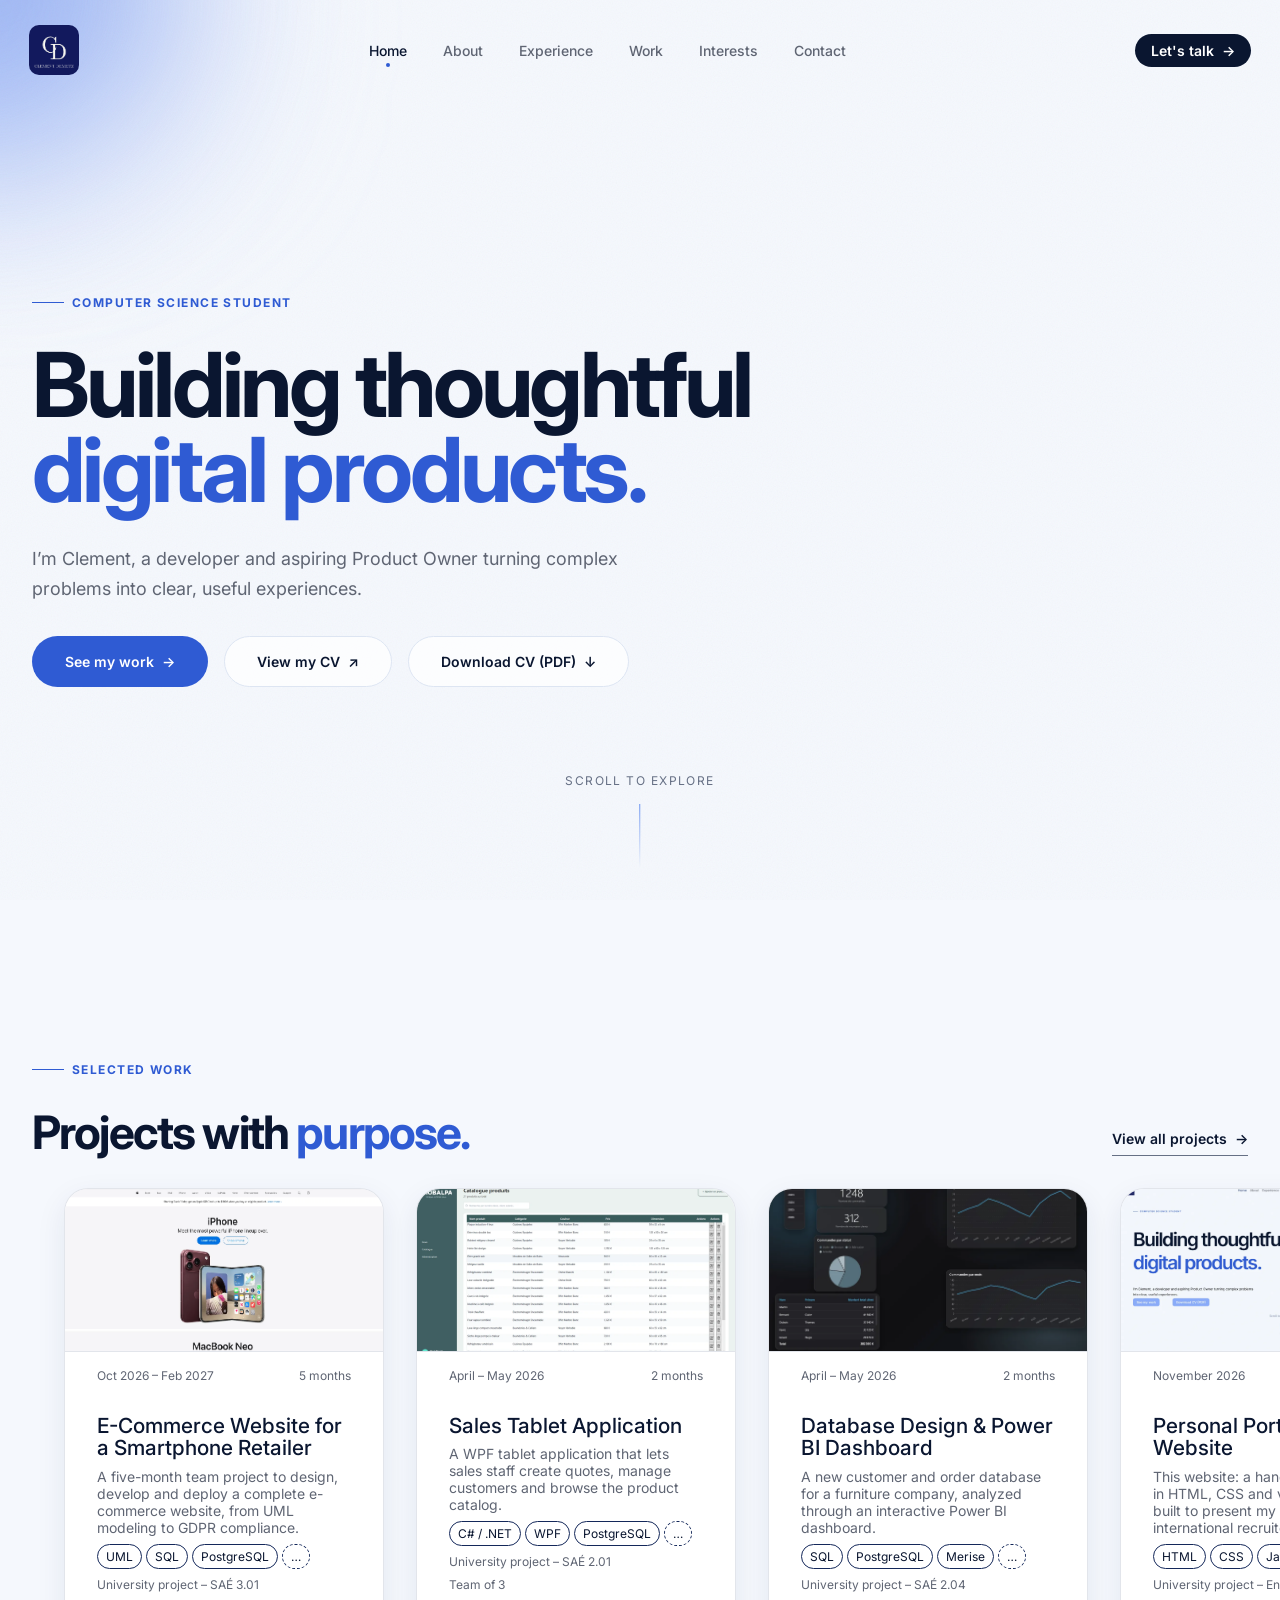
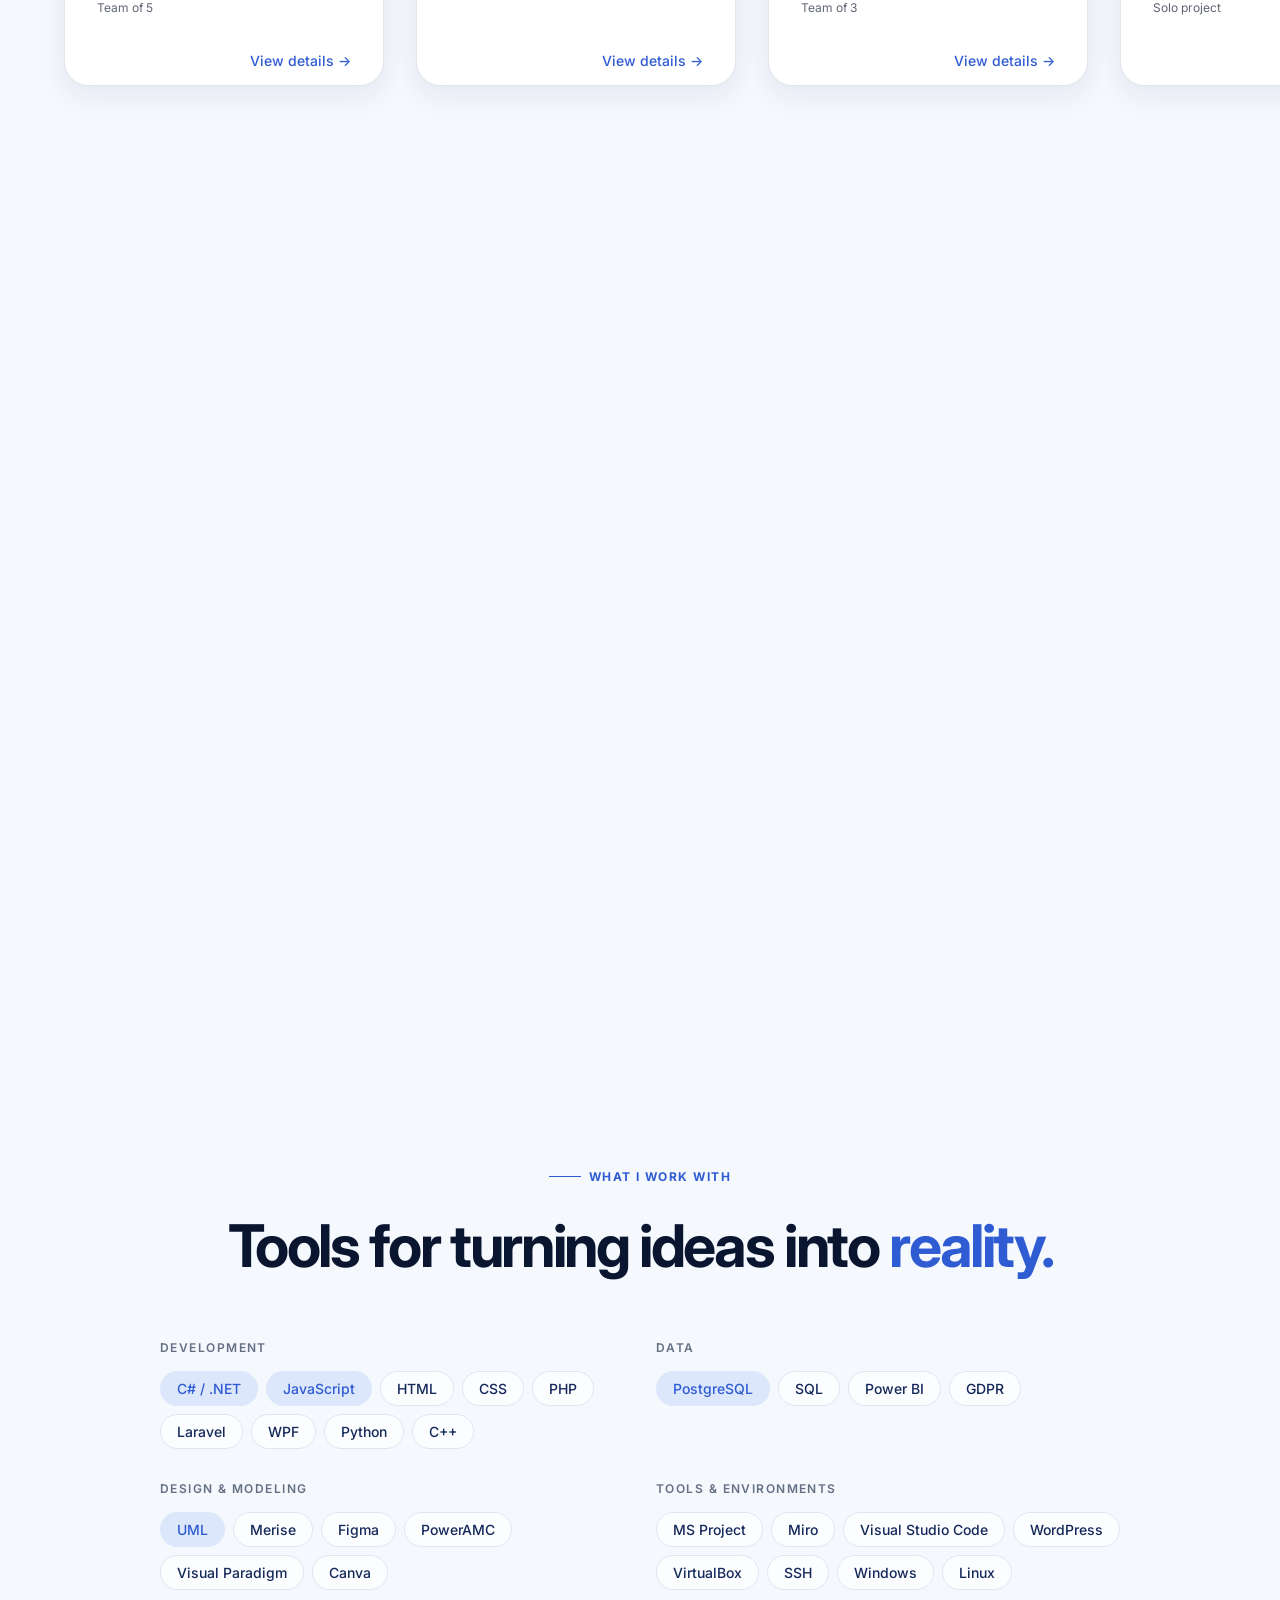
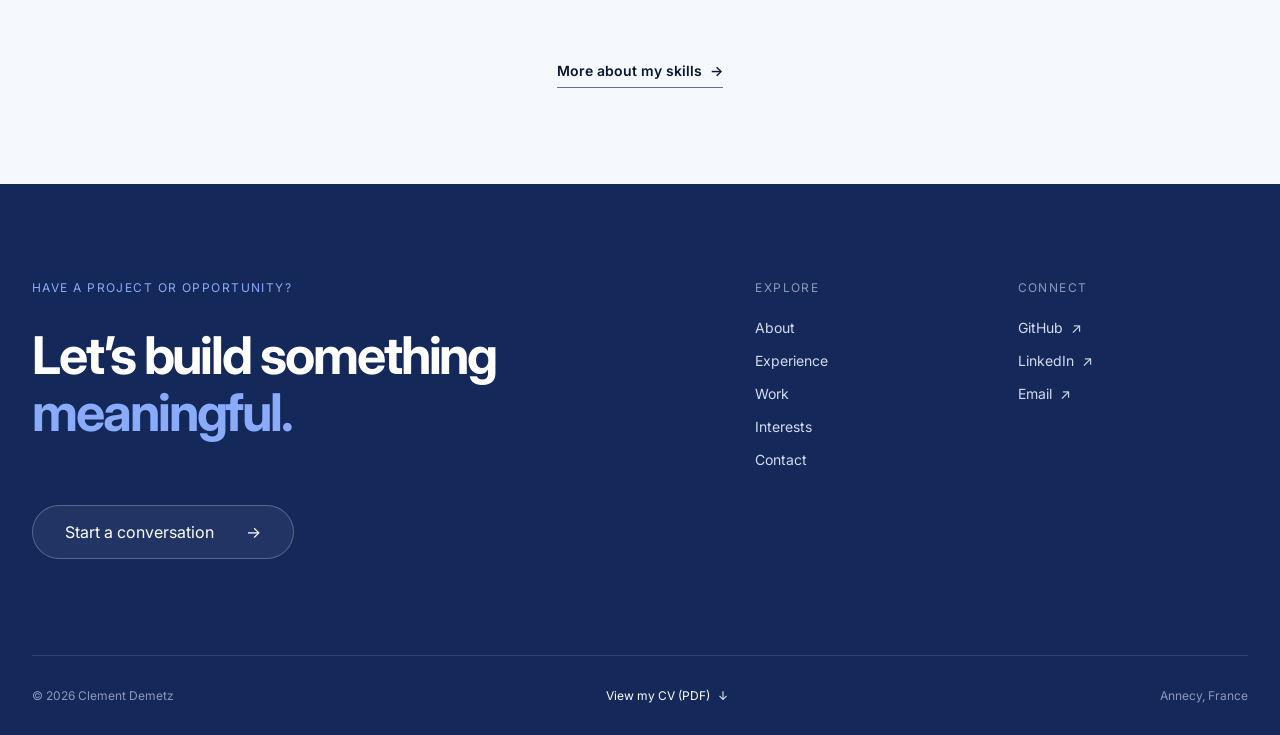
==== commit 981715ef: "Add Interests carousel, profile photo, CV buttons and American spelling - Interests: infinite coverf" ====
--- a/index.html
+++ b/index.html
@@ -48,8 +48,11 @@
         experiences.</p>
       <div class="hero-actions">
         <a class="button button-primary" href="work.html">See my work <span aria-hidden="true">→</span></a>
+        <!-- CV: first displayed in the browser (new tab), then downloadable -->
         <a class="button button-secondary" href="assets/pdf/cv/clement-demetz-cv.pdf" target="_blank"
-          rel="noopener">View my CV (PDF) <span aria-hidden="true">↓</span></a>
+          rel="noopener">View my CV <span aria-hidden="true">↗</span></a>
+        <a class="button button-secondary" href="assets/pdf/cv/clement-demetz-cv.pdf"
+          download="clement-demetz-cv.pdf">Download CV (PDF) <span aria-hidden="true">↓</span></a>
       </div>
       <div class="scroll-hint" aria-hidden="true">
         <p class="scroll-hint-text">Scroll to explore</p>
--- a/assets/css/variables.css
+++ b/assets/css/variables.css
@@ -8,7 +8,7 @@
   --color-text-hovered: #1f3b78;
   --color-footer-bg: #14285a;
   --color-footer-strong: #8aabf9;
-  --color-header-butt-contact:rgba(10, 22, 48, 1);
+  --color-header-butt-contact: var(--color-ink); /* same dark navy as the titles (one single value) */
   --color-section-strong:#2f5bd3;
 
   /* Colors from the Figma mock-up (pages About, Experience, Interests, Contact) */
@@ -47,7 +47,7 @@
   --font-size-intro: 1.125rem;                  /* lead paragraph under a page title */
   --line-height-title: 0.95;
   --line-height-text: 1.65;
-  --letter-spacing-title: -0.055em;             /* tight titles, like the mock-up */
+  --letter-spacing-title: -0.04em;              /* tight titles, like the mock-up (tighter makes letters touch) */
   --font-weight-bold: 700;
   --line-height-tight: 1.1;
   --letter-spacing-wide: 0.12em;
@@ -63,6 +63,7 @@
   /* Shapes */
   --radius-pill: 999px;
   --radius-panel: 20px;                         /* cards of the About / Experience / Contact pages */
+  --profile-photo-width: 360px;                /* About page photo */
 
   /* Layout */
   --content-max: 1240px;                        /* max width of the page content */
@@ -72,6 +73,15 @@
   --skill-bar-height: 4px;
   --timeline-dot-size: 13px;
   --icon-button-size: 42px;
+
+  /* Interests: photo carousel */
+  --coverflow-slide-width: min(72vw, 300px);          /* phones */
+  --coverflow-slide-width-desktop: min(34vw, 380px);  /* 768px and more */
+  --coverflow-side-scale: 0.82;                       /* size of the photos next to the center one */
+  --coverflow-side-rotate: 22deg;                     /* 3D turn of the side photos (desktop) */
+  --coverflow-arrow-size: 44px;                       /* big enough for a finger */
+  --coverflow-duration: 0.5s;
+  --color-caption-overlay: linear-gradient(to top, rgba(5, 12, 28, 0.6), transparent);
 
   /* Project cards */
   /* 3 full cards + half of the 4th on any screen: (screen - side spaces) / 3.5, between 320px and 500px */
--- a/assets/css/base.css
+++ b/assets/css/base.css
@@ -154,3 +154,22 @@
     scroll-behavior: smooth;
   }
 }
+
+/* Browser details themed with the site colors (selection, caret, scrollbar, underlines) */
+::selection {
+  background-color: var(--color-mist);
+  color: var(--color-ink);
+}
+
+input,
+textarea {
+  caret-color: var(--color-section-strong);
+}
+
+html {
+  scrollbar-color: var(--color-muted) var(--color-bg); /* thumb, track (Firefox and Chrome) */
+}
+
+a {
+  text-underline-offset: 0.2em;
+}
--- a/assets/css/components.css
+++ b/assets/css/components.css
@@ -271,8 +271,9 @@
 .footer-heading {
     margin: 0 0 var(--space-xl);
     font-size: var(--font-size-display);
-    font-weight: 400;
+    font-weight: var(--font-weight-bold); /* same title style as every page */
     line-height: var(--line-height-tight);
+    letter-spacing: var(--letter-spacing-title);
 }
 
 /* Highlighted word in the heading ("meaningful.") */
@@ -538,19 +539,17 @@
 /* Elements that fade in when they enter the screen (class added by main.js).
    Only when JavaScript works: without it, everything stays visible. */
 .js .reveal {
-    opacity: 0;
-    transform: translateY(var(--space-lg));
-    transition: opacity 0.7s ease, transform 0.7s var(--transition-ease);
+    /* only a short slide up: the content is never invisible, even for an instant */
+    transform: translateY(var(--space-md));
+    transition: transform 0.9s var(--transition-ease);
 }
 
 .js .reveal.is-visible {
-    opacity: 1;
     transform: none;
 }
 
 @media (prefers-reduced-motion: reduce) {
     .js .reveal {
-        opacity: 1;
         transform: none;
         transition: none;
     }
@@ -1690,11 +1689,15 @@
 }
 
 .profile {
-    margin: 0;
+    width: 100%;
+    max-width: var(--profile-photo-width); /* the photo stays a reasonable size */
+    margin: 0;
+    justify-self: center;
 }
 
 .profile-photo {
     width: 100%;
+    height: auto; /* otherwise the height="1200" of the HTML wins over aspect-ratio */
     aspect-ratio: 0.84;
     object-fit: cover;
     border-radius: var(--card-radius);
@@ -1722,6 +1725,7 @@
 }
 
 .story-copy > p {
+    max-width: 65ch; /* comfortable line length */
     font-size: var(--font-size-md);
     line-height: var(--line-height-text);
 }
@@ -2019,7 +2023,6 @@
 .interest-lead {
     display: grid;
     grid-template-columns: var(--space-xxl) 1fr;
-    margin-bottom: var(--space-xl);
 }
 
 .interest-lead .section-title {
@@ -2032,53 +2035,241 @@
     font-size: var(--font-size-xs);
 }
 
-/* Two photos: a big one and a smaller one placed lower */
-.photo-grid {
-    display: grid;
-    grid-template-columns: 1.3fr 0.7fr;
-    gap: var(--space-md);
-    align-items: start;
-}
-
-.photo-grid figure {
-    margin: 0;
-}
-
-.photo-grid .photo-placeholder,
-.photo-grid img {
-    width: 100%;
-    border-radius: var(--card-radius);
-    object-fit: cover;
-}
-
-.photo-main .photo-placeholder,
-.photo-main img {
-    height: clamp(320px, 45vw, 600px);
-}
-
-.photo-side {
-    margin-top: var(--space-xxl);
-}
-
-.photo-side .photo-placeholder,
-.photo-side img {
-    height: clamp(260px, 32vw, 420px);
-}
-
-.photo-grid figcaption {
-    display: flex;
+/* ---------- Interests: photo carousel (coverflow) ----------
+   MOBILE FIRST (asked for this component): the base styles are for phones,
+   a min-width media query adds the 3D effect on bigger screens.
+   How it works: the track is a real horizontal scroll with "scroll snap",
+   so swiping works natively on phones and nothing is hidden without
+   JavaScript. main.js only adds the arrows, the counter and marks the
+   photo in the center (.is-active) to make it bigger. */
+
+/* The gallery continues the "Mountain life" section: no extra space on top */
+.gallery {
+    padding-top: 0;
+}
+
+/* Title on the left, counter "06/16" on the right, line under both */
+.gallery-header {
+    display: flex;
+    align-items: flex-end;
     justify-content: space-between;
     gap: var(--space-md);
-    margin-top: var(--space-sm);
+    padding-bottom: var(--space-md);
+    border-bottom: 1px solid var(--color-line);
+}
+
+.gallery-header .section-title {
+    font-size: clamp(1.75rem, 4vw, 3rem);
+}
+
+.gallery-counter {
+    flex-shrink: 0;
+    margin: 0;
     color: var(--color-ink);
-    font-size: var(--font-size-sm);
+    font-size: var(--font-size-lg);
+    font-variant-numeric: tabular-nums; /* digits of equal width: the counter does not jump */
+}
+
+.gallery-total {
+    color: var(--color-muted);
+}
+
+.coverflow {
+    position: relative;
+}
+
+/* The strip of photos. The side padding (half the screen minus half a
+   photo) lets the first and the last photo stop in the center. */
+.coverflow-track {
+    position: relative; /* offsetLeft of the slides is measured from here */
+    display: flex;
+    gap: var(--space-sm);
+    margin: 0;
+    padding: var(--space-lg) calc(50% - var(--coverflow-slide-width) / 2);
+    list-style: none;
+    overflow-x: auto;
+    scroll-snap-type: x mandatory; /* always stops on a photo */
+    overscroll-behavior-x: contain; /* a swipe never moves the page back */
+    scrollbar-width: none; /* hidden scrollbar (Firefox) */
+}
+
+.coverflow-track::-webkit-scrollbar {
+    display: none; /* hidden scrollbar (Chrome, Safari) */
+}
+
+.coverflow-slide {
+    flex: 0 0 var(--coverflow-slide-width);
+    scroll-snap-align: center;
+}
+
+.coverflow-slide figure {
+    position: relative;
+    margin: 0;
+    aspect-ratio: 3 / 4; /* every photo in the same portrait frame */
+    border-radius: var(--card-radius);
+    overflow: hidden;
+    background-color: var(--color-mist);
+    box-shadow: var(--card-shadow);
+}
+
+.coverflow-slide img {
+    display: block;
+    width: 100%;
+    height: 100%;
+    object-fit: cover; /* fills the frame, crops the edges */
+    -webkit-user-select: none;
+    user-select: none;
+}
+
+/* Where to crop landscape photos (the subject is not always centered) */
+.coverflow-slide img.focus-left {
+    object-position: 30% 50%;
+}
+
+.coverflow-slide img.focus-right {
+    object-position: 72% 50%;
+}
+
+/* Big word on the photo, on a dark gradient so it stays readable */
+.coverflow-slide figcaption {
+    position: absolute;
+    inset: auto 0 0 0;
+    padding: var(--space-xl) var(--space-md) var(--space-md);
+    background: var(--color-caption-overlay);
+    color: var(--color-white);
+    font-size: clamp(1.5rem, 6vw, 2.25rem);
     font-weight: 600;
-}
-
-.photo-grid figcaption span {
-    color: var(--color-muted);
-    font-size: var(--font-size-xs);
-    font-weight: 500;
+    line-height: var(--line-height-tight);
+    letter-spacing: -0.03em;
+}
+
+/* ----- Added by main.js (.is-ready) ----- */
+
+/* Side photos smaller and lighter; the one in the center is full size */
+.coverflow.is-ready .coverflow-slide figure {
+    transform: scale(var(--coverflow-side-scale));
+    opacity: 0.6;
+    transition: transform var(--coverflow-duration) var(--transition-ease),
+        opacity var(--coverflow-duration) var(--transition-ease);
+}
+
+.coverflow.is-ready .coverflow-slide.is-active figure {
+    transform: none;
+    opacity: 1;
+}
+
+/* Instant jump of the infinite loop: no animation during the jump */
+.coverflow.no-transition .coverflow-slide figure {
+    transition: none;
+}
+
+/* A side photo can be clicked to bring it to the center */
+.coverflow.is-ready .coverflow-slide:not(.is-active) {
+    cursor: pointer;
+}
+
+/* Round glass arrows on both sides */
+.coverflow-arrow {
+    position: absolute;
+    top: 50%;
+    z-index: 2;
+    display: grid;
+    place-items: center;
+    width: var(--coverflow-arrow-size);
+    height: var(--coverflow-arrow-size);
+    padding: 0;
+    border: 1px solid var(--color-line);
+    border-radius: 50%;
+    background-color: var(--color-glass);
+    box-shadow: var(--card-shadow);
+    color: var(--color-ink);
+    cursor: pointer;
+    translate: 0 -50%;
+    -webkit-backdrop-filter: blur(var(--space-sm));
+    backdrop-filter: blur(var(--space-sm));
+    transition: background-color var(--transition-duration) var(--transition-ease),
+        color var(--transition-duration) var(--transition-ease),
+        opacity var(--transition-duration) var(--transition-ease);
+}
+
+.coverflow-arrow[hidden] {
+    display: none; /* "display: grid" above would otherwise beat the hidden attribute */
+}
+
+.coverflow-arrow:hover,
+.coverflow-arrow:focus-visible {
+    background-color: var(--color-ink);
+    color: var(--color-white);
+}
+
+.coverflow-arrow:disabled {
+    opacity: 0.35;
+    cursor: default;
+    pointer-events: none;
+}
+
+.coverflow-previous {
+    left: 0;
+}
+
+.coverflow-next {
+    right: 0;
+}
+
+/* Thin bar under the photos: the dark part moves with the current photo */
+.coverflow-progress {
+    position: relative;
+    width: min(160px, 40%);
+    height: 3px;
+    margin: 0 auto;
+    border-radius: var(--radius-pill);
+    background-color: var(--color-line);
+    overflow: hidden;
+}
+
+.coverflow:not(.is-ready) .coverflow-progress {
+    display: none; /* useless without JavaScript */
+}
+
+.coverflow-progress span {
+    position: absolute;
+    inset: 0 auto 0 0;
+    width: calc(100% / var(--total, 1));
+    border-radius: var(--radius-pill);
+    background-color: var(--color-ink);
+    transition: transform var(--coverflow-duration) var(--transition-ease);
+}
+
+/* Bigger screens: bigger photos, and the side photos turn in 3D
+   towards the center, like an album "coverflow" */
+@media (min-width: 768px) {
+    .coverflow {
+        --coverflow-slide-width: var(--coverflow-slide-width-desktop);
+    }
+
+    .coverflow-previous {
+        left: var(--space-md);
+    }
+
+    .coverflow-next {
+        right: var(--space-md);
+    }
+
+    .coverflow.is-ready .coverflow-slide.is-before figure {
+        transform: perspective(900px) rotateY(var(--coverflow-side-rotate)) scale(var(--coverflow-side-scale));
+    }
+
+    .coverflow.is-ready .coverflow-slide.is-after figure {
+        transform: perspective(900px) rotateY(calc(var(--coverflow-side-rotate) * -1)) scale(var(--coverflow-side-scale));
+    }
+}
+
+/* Accessibility: no movement for users who disable animations */
+@media (prefers-reduced-motion: reduce) {
+    .coverflow.is-ready .coverflow-slide figure,
+    .coverflow-progress span {
+        transition: none;
+    }
 }
 
 
@@ -2302,8 +2493,7 @@
     .skill-bars,
     .card-grid-2,
     .card-grid-3,
-    .field-row,
-    .photo-grid {
+    .field-row {
         grid-template-columns: 1fr;
     }
 
@@ -2358,10 +2548,6 @@
         grid-template-columns: var(--space-lg) 1fr;
     }
 
-    .photo-side {
-        margin-top: 0;
-    }
-
     .contact-form {
         padding: var(--space-lg);
     }
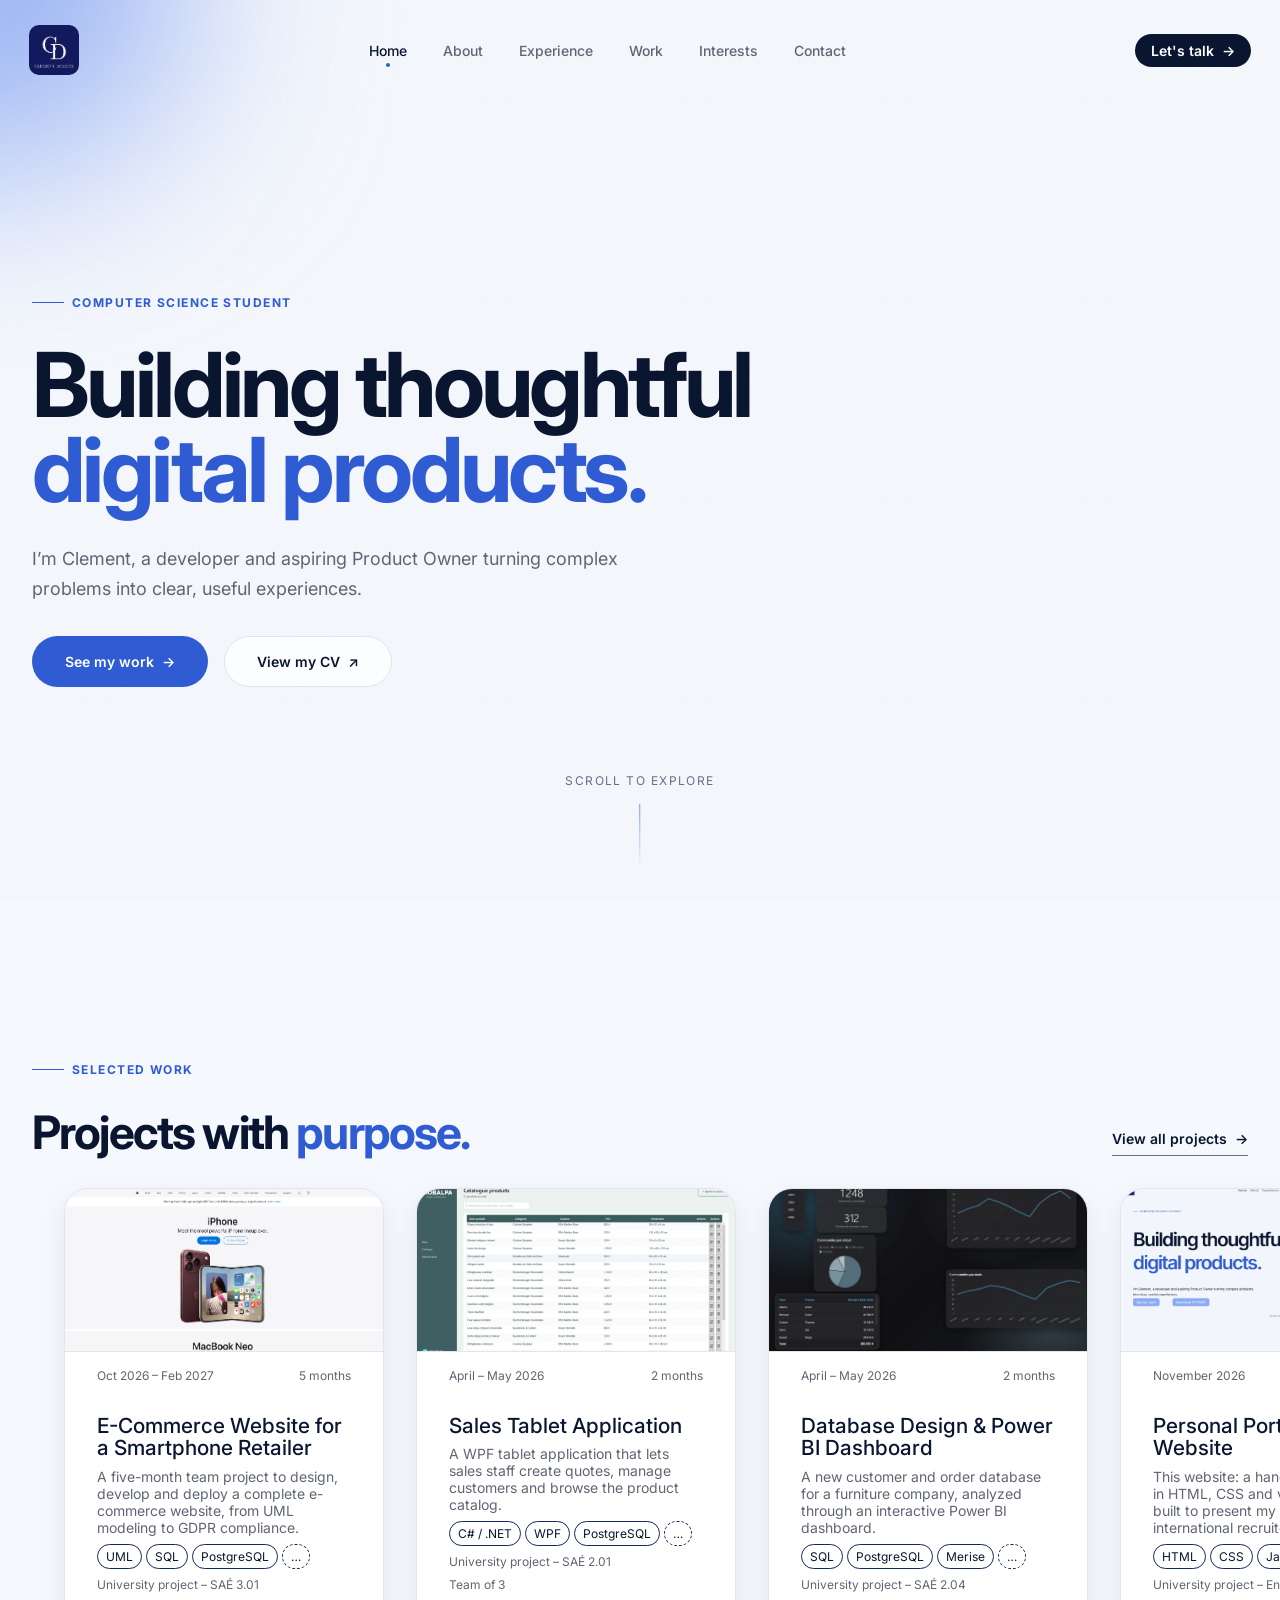
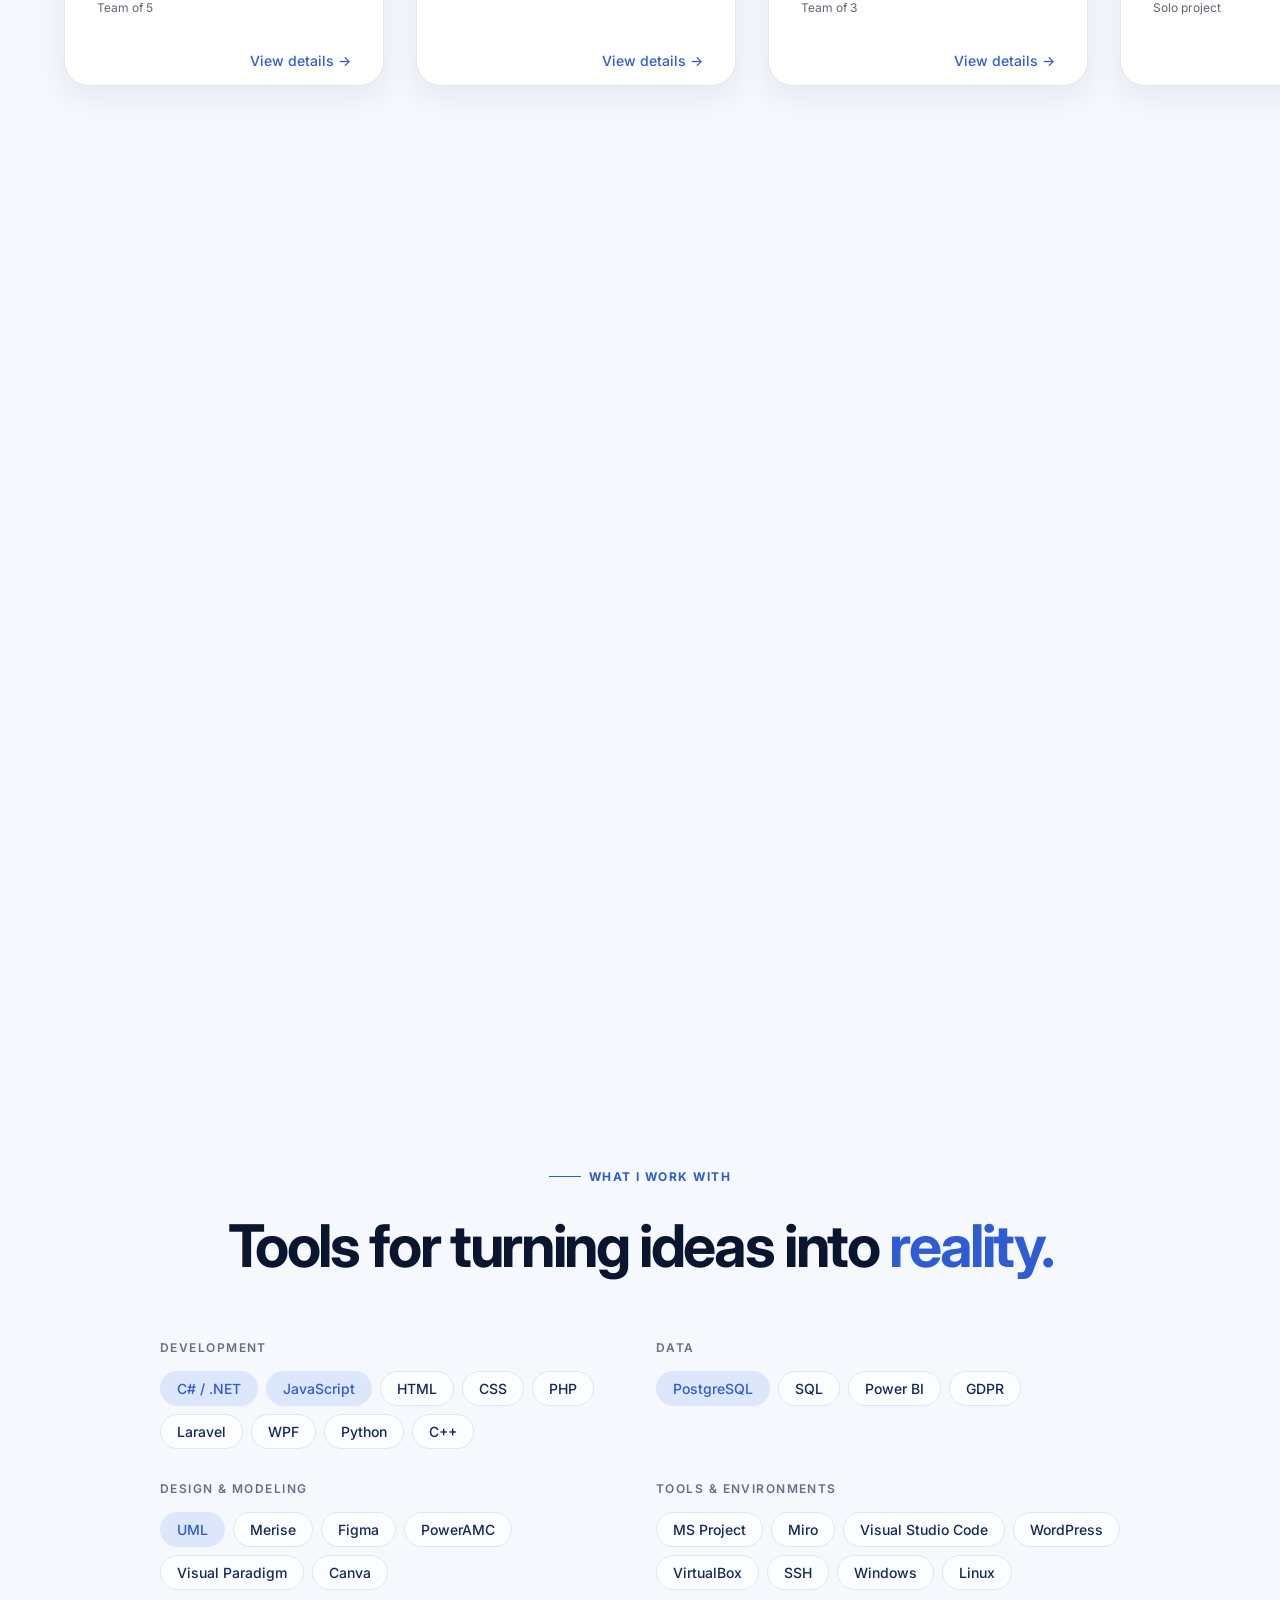
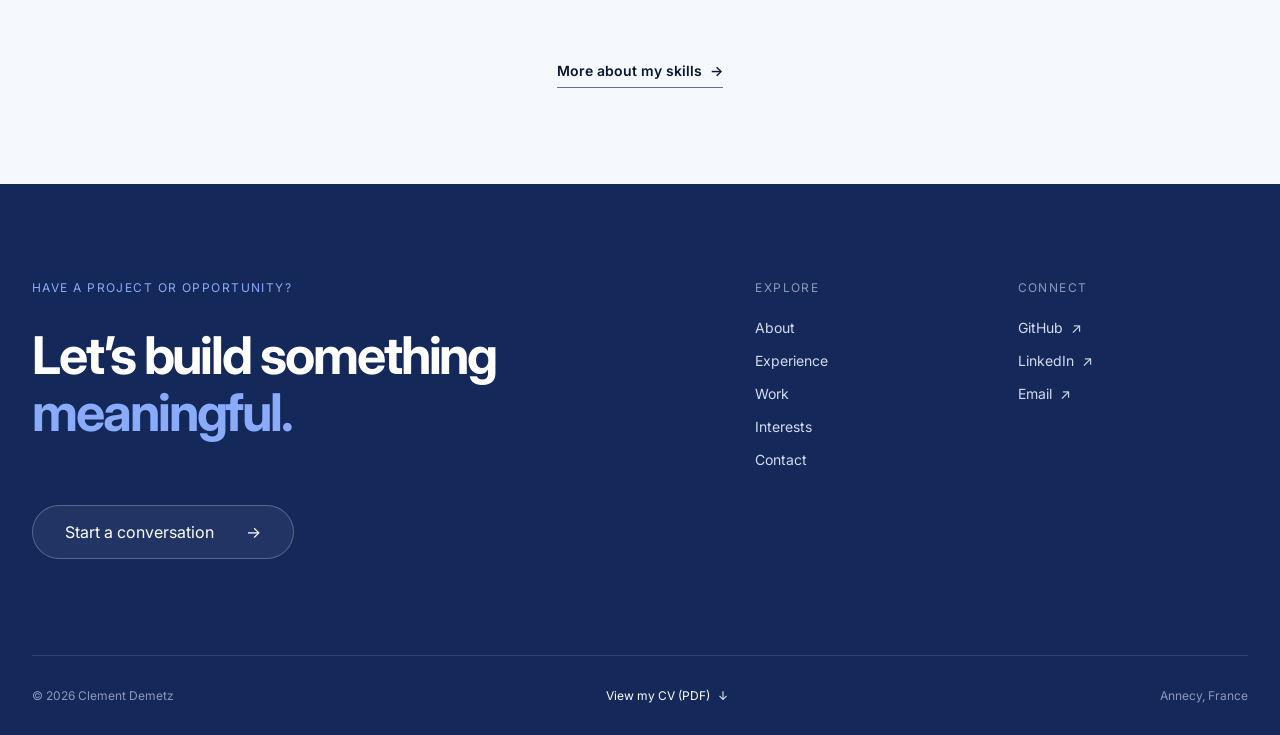
==== commit 404e3d3f: "Delete download button" ====
--- a/index.html
+++ b/index.html
@@ -51,8 +51,6 @@
         <!-- CV: first displayed in the browser (new tab), then downloadable -->
         <a class="button button-secondary" href="assets/pdf/cv/clement-demetz-cv.pdf" target="_blank"
           rel="noopener">View my CV <span aria-hidden="true">↗</span></a>
-        <a class="button button-secondary" href="assets/pdf/cv/clement-demetz-cv.pdf"
-          download="clement-demetz-cv.pdf">Download CV (PDF) <span aria-hidden="true">↓</span></a>
       </div>
       <div class="scroll-hint" aria-hidden="true">
         <p class="scroll-hint-text">Scroll to explore</p>
--- a/assets/css/variables.css
+++ b/assets/css/variables.css
@@ -63,7 +63,8 @@
   /* Shapes */
   --radius-pill: 999px;
   --radius-panel: 20px;                         /* cards of the About / Experience / Contact pages */
-  --profile-photo-width: 360px;                /* About page photo */
+  --profile-photo-width: 320px;                /* About page photo (computer) */
+  --profile-photo-width-mobile: 240px;         /* About page photo (phone) */
 
   /* Layout */
   --content-max: 1240px;                        /* max width of the page content */
@@ -86,6 +87,7 @@
   /* Project cards */
   /* 3 full cards + half of the 4th on any screen: (screen - side spaces) / 3.5, between 320px and 500px */
   --card-width: clamp(320px, calc((100vw - 10rem) / 3.5), 500px);
+  --card-width-mobile: 78vw;             /* phone: one card + the edge of the next one, a hint to swipe */
   --card-media-height: min(220px, 18vh); /* smaller image on short screens */
   --card-radius: 24px;
   --color-card-bg: #ffffff;
--- a/assets/css/components.css
+++ b/assets/css/components.css
@@ -805,6 +805,51 @@
   display: flex;
   flex-direction: column;
   justify-content: safe center; /* "safe": if it does not fit, keep the title visible */
+}
+
+/* Phones and tablets: no pinned section. The row of cards becomes a real
+   horizontal scroll that the finger swipes directly (smooth and native),
+   and each card stops neatly at the left edge (scroll snap). */
+@media (max-width: 768px) {
+    .projects-preview-sticky {
+        position: static;
+        height: auto;
+        overflow: visible;
+        padding-top: var(--space-xl);
+    }
+
+    .projects-preview-content {
+        flex-direction: column;
+        align-items: flex-start;
+    }
+
+    .projects-preview-grid {
+        position: relative; /* keeps the hidden screen-reader texts of the cards inside the row (no page overflow) */
+        overflow-x: auto;
+        scroll-snap-type: x mandatory;
+        scroll-padding-inline: var(--page-gutter); /* the snapped card keeps the page margin */
+        overscroll-behavior-x: contain;            /* a swipe never triggers "back" in the browser */
+        scrollbar-width: none;                     /* Firefox: hide the scrollbar */
+        gap: var(--space-md);
+        padding: var(--space-md) var(--page-gutter) var(--space-lg);
+    }
+
+    .projects-preview-grid::-webkit-scrollbar {
+        display: none; /* Chrome and Safari: hide the scrollbar */
+    }
+
+    .project-card,
+    .projects-view-all {
+        scroll-snap-align: start;
+    }
+
+    .project-card {
+        width: var(--card-width-mobile);
+    }
+
+    .projects-view-all {
+        padding: 0 var(--space-lg);
+    }
 }
 
 /* "…" tag when a card has more than 3 technologies */
@@ -2501,8 +2546,9 @@
         gap: 0;
     }
 
-    .profile-photo {
-        max-height: 480px;
+    /* Phone: the photo is centered above the text, smaller than on computer */
+    .profile {
+        max-width: var(--profile-photo-width-mobile);
     }
 
     /* Timeline: dot on the left, date above the content */
